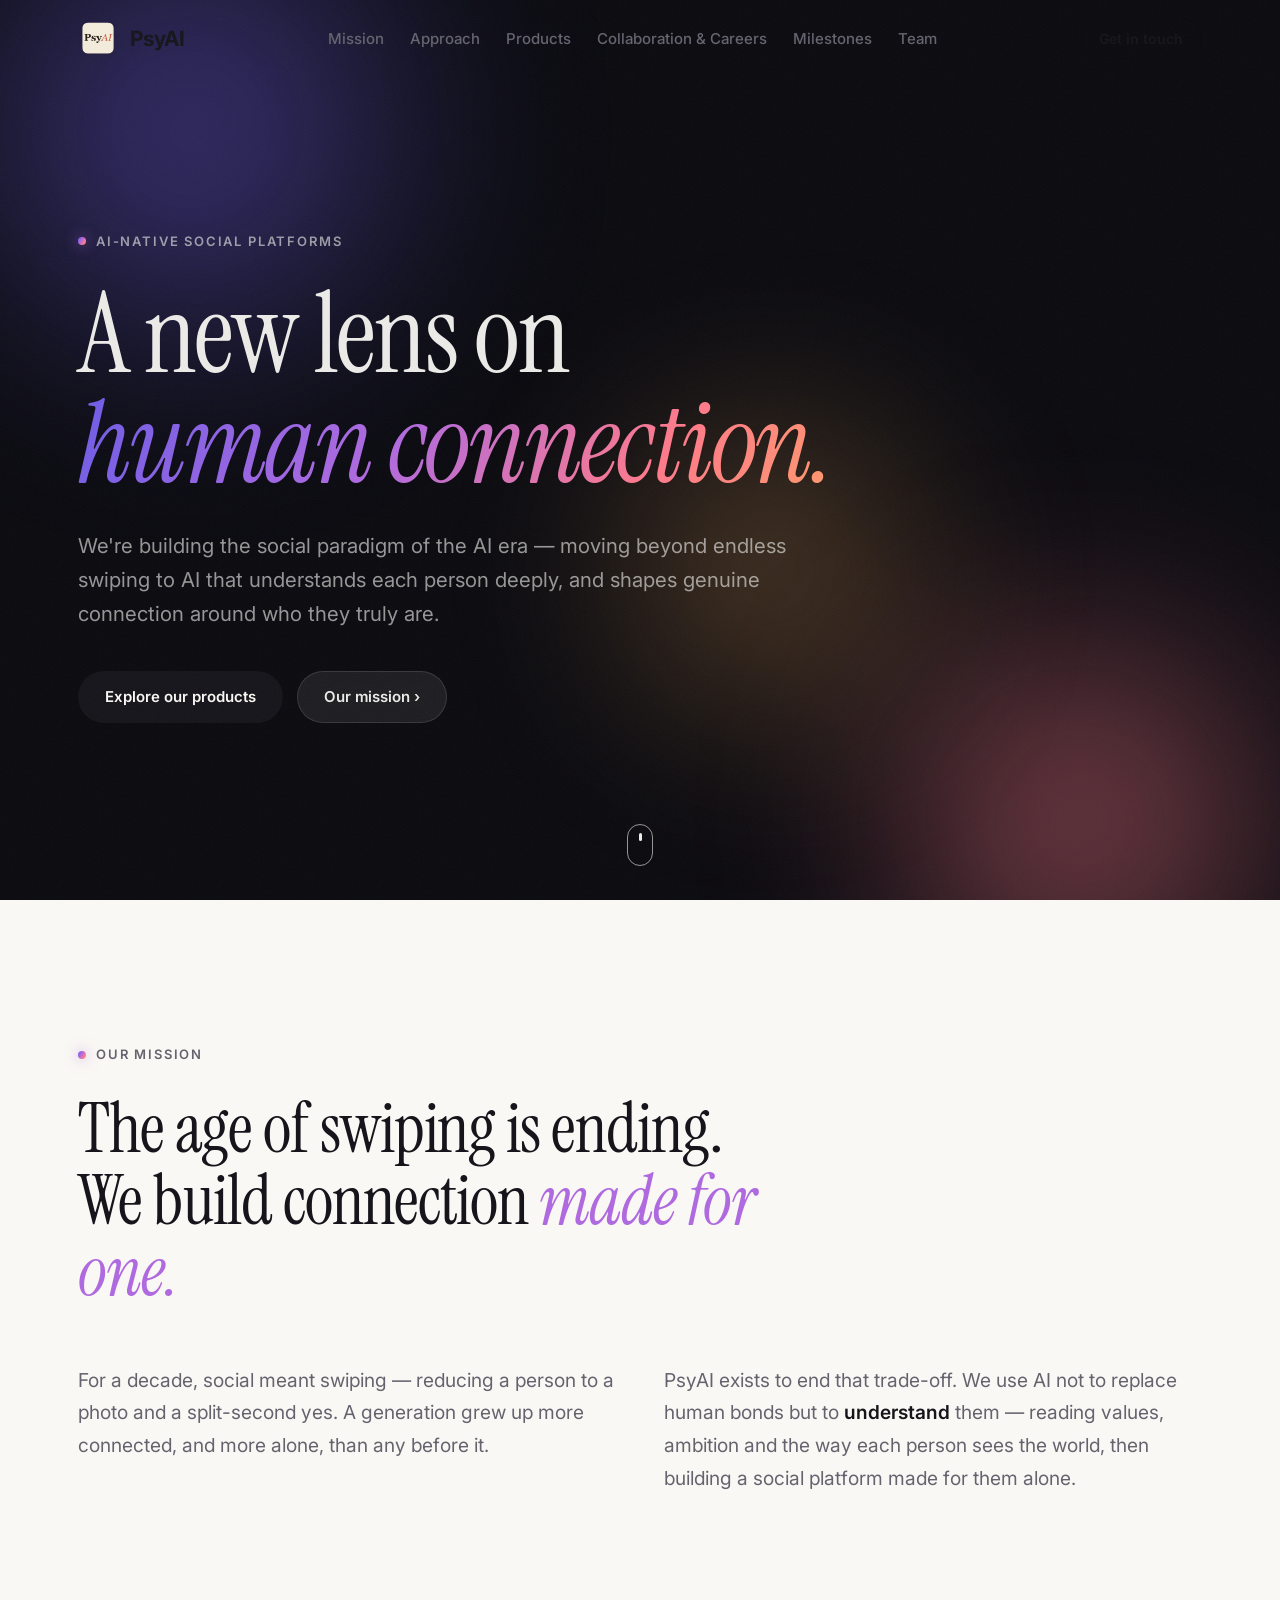
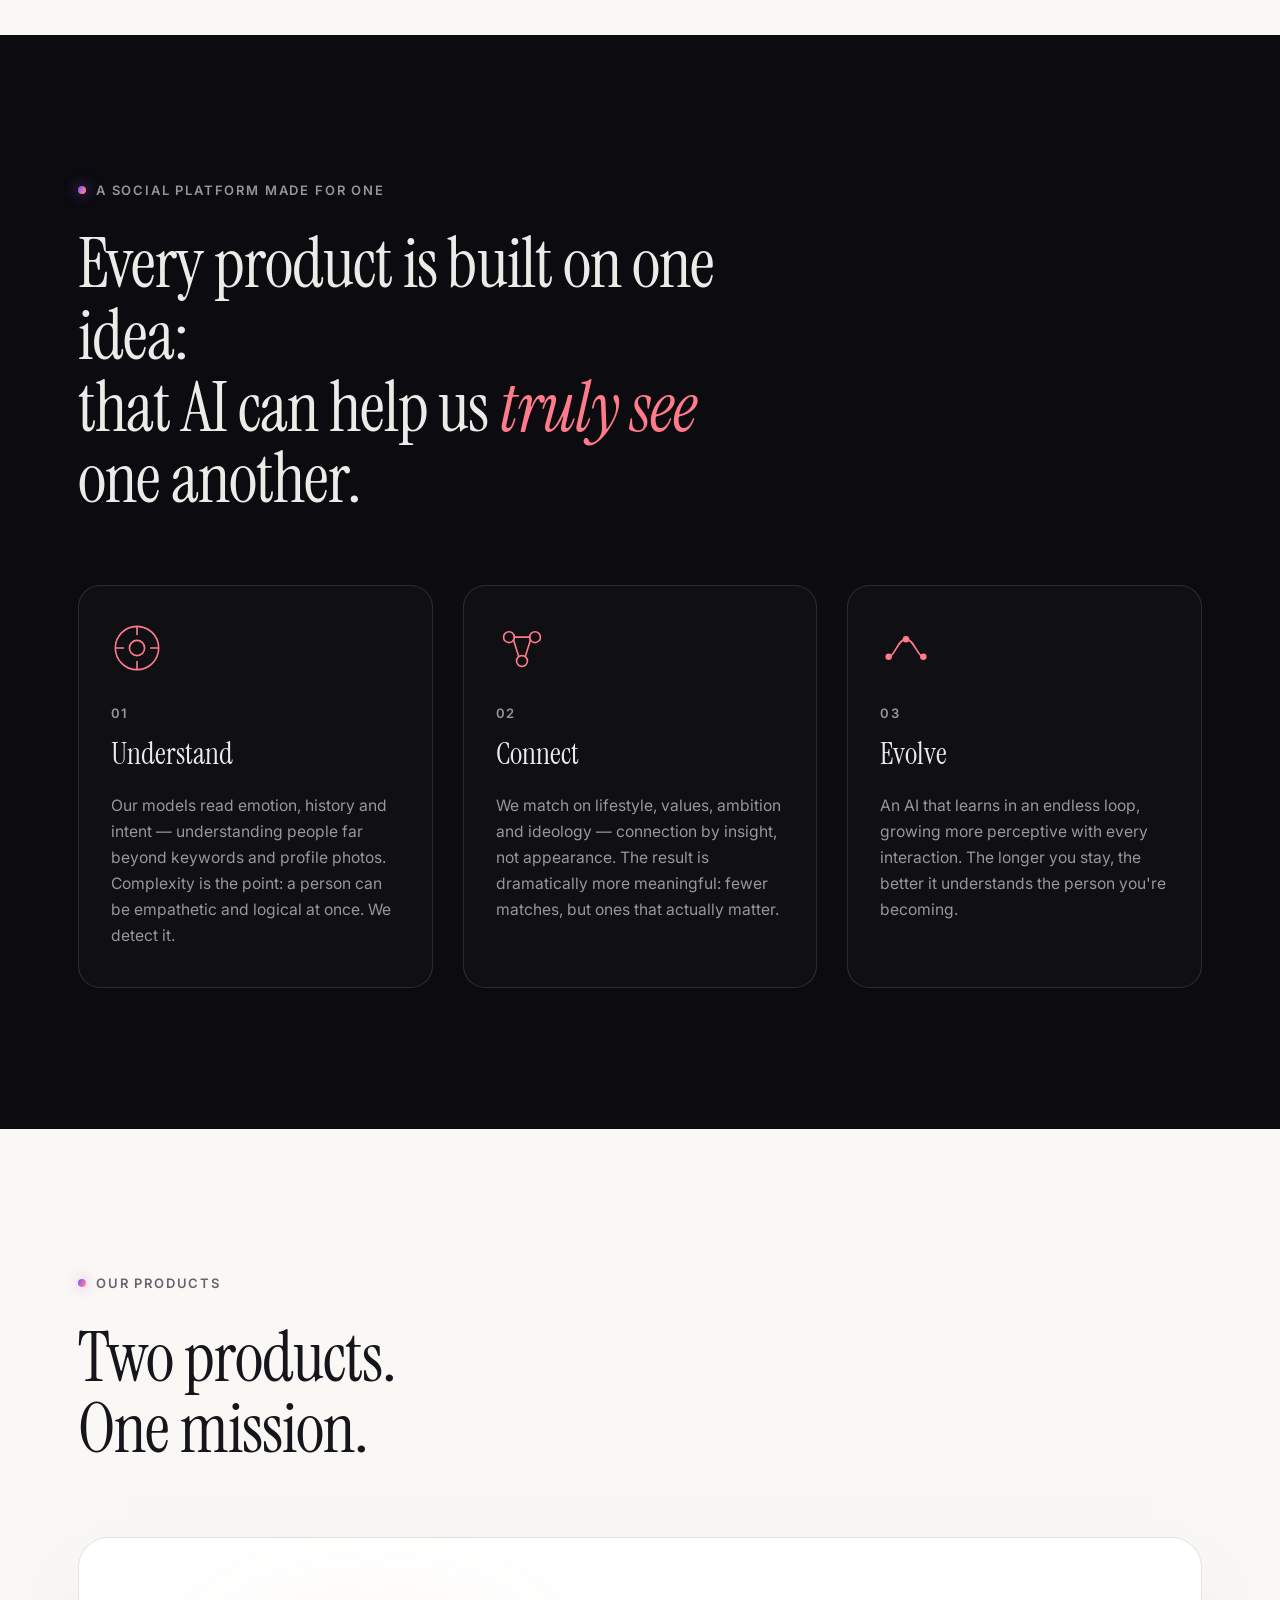
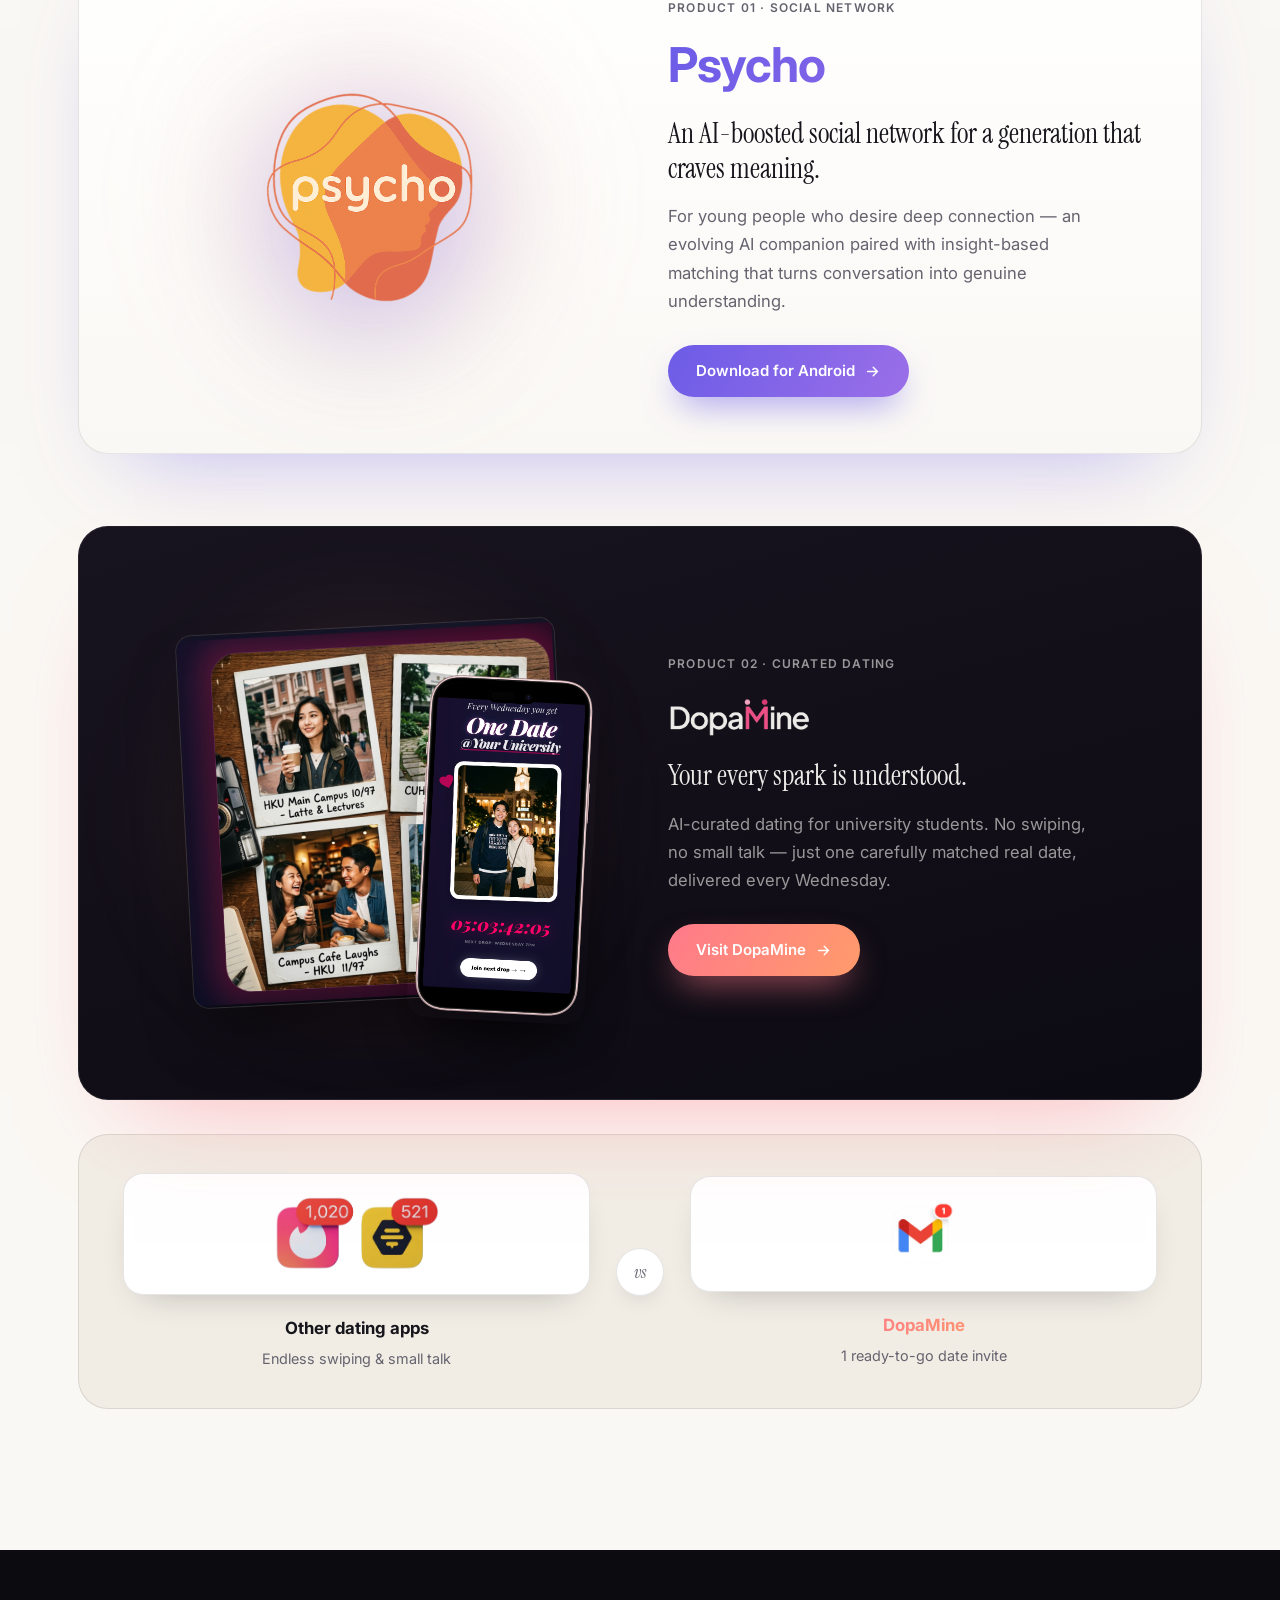
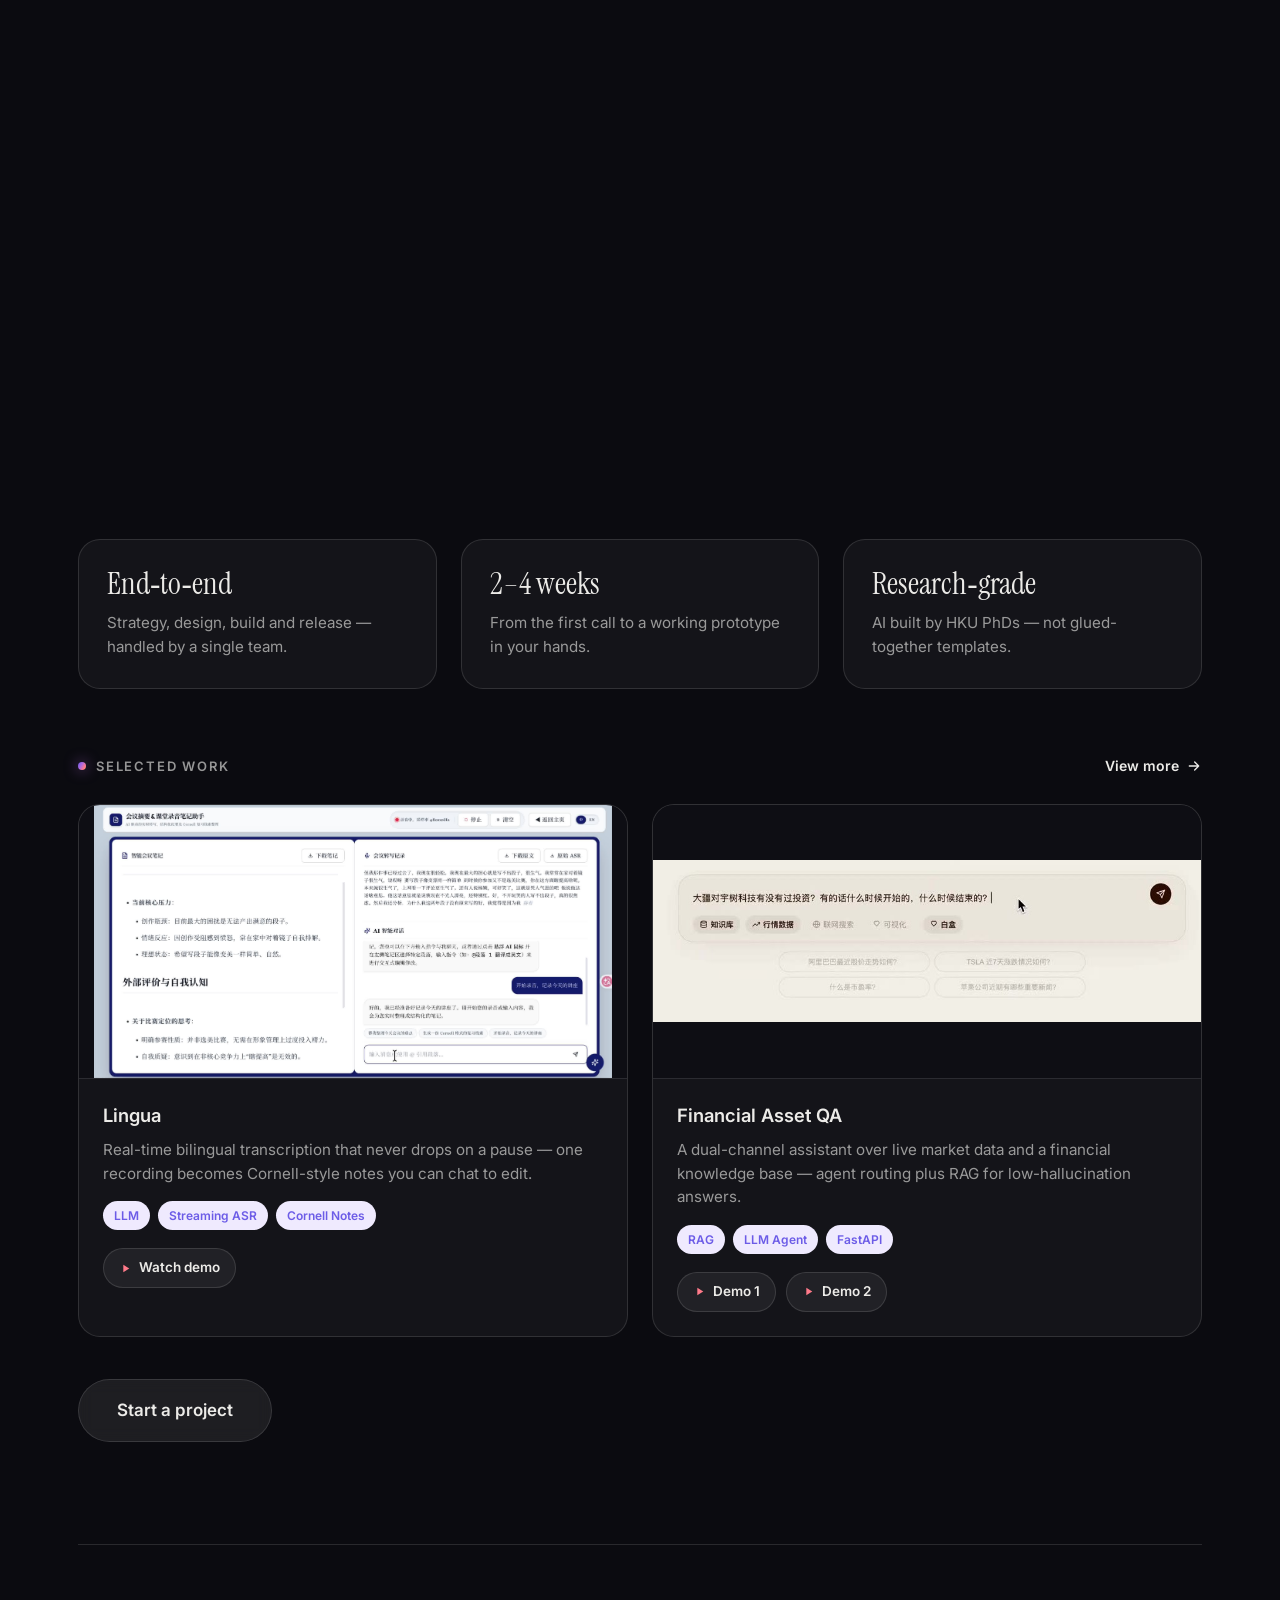
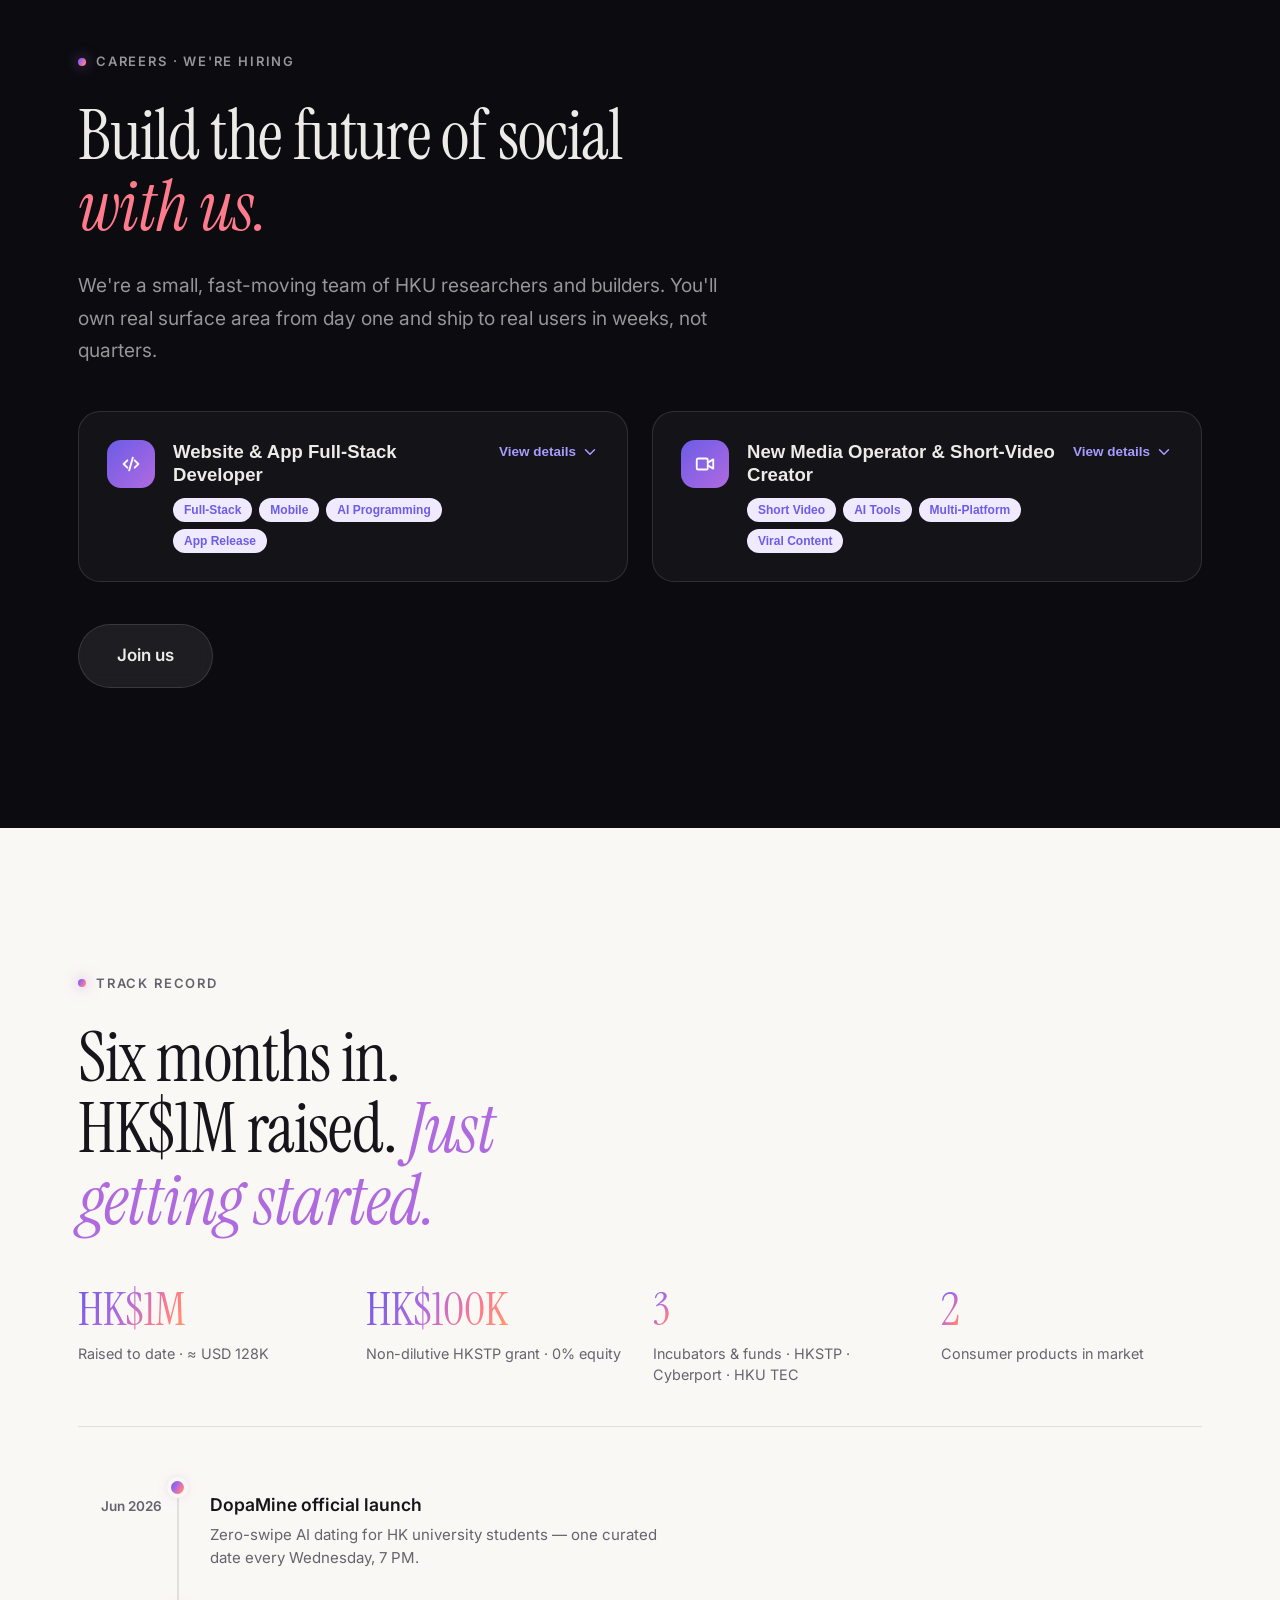
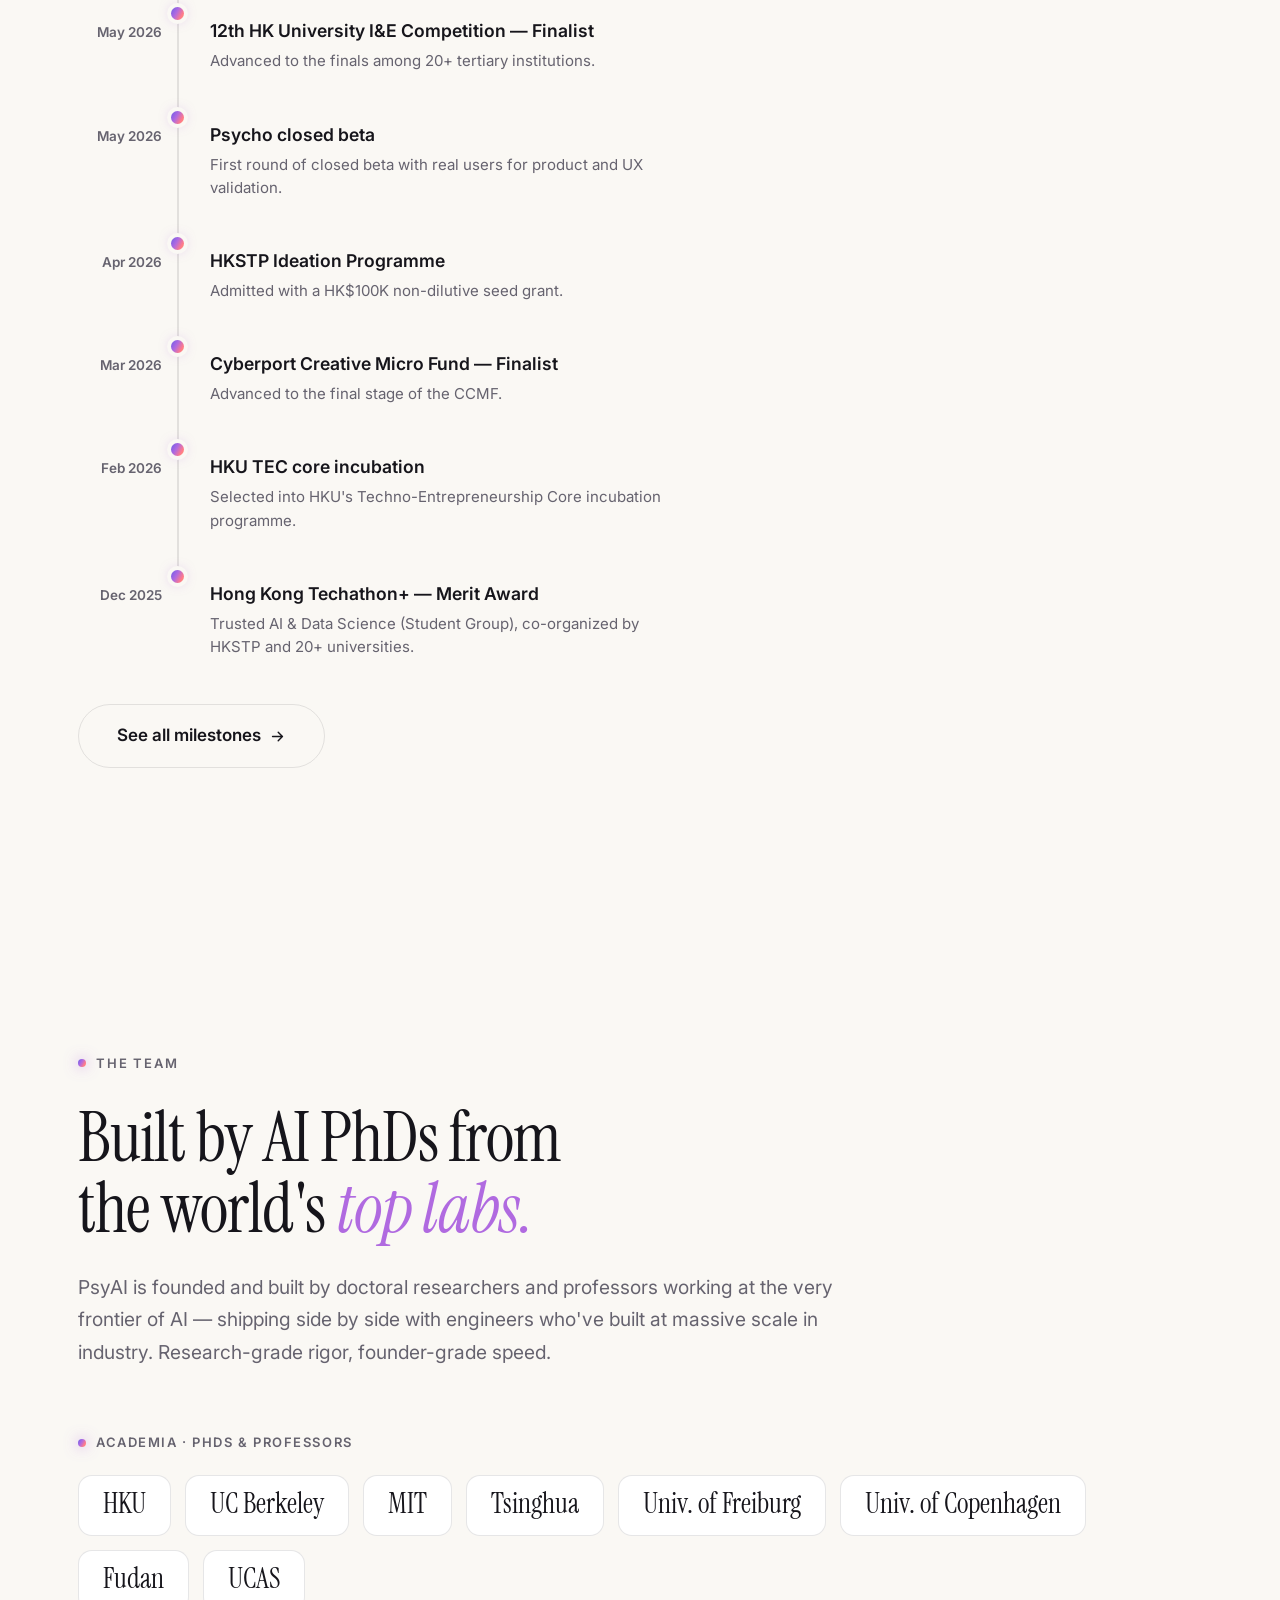
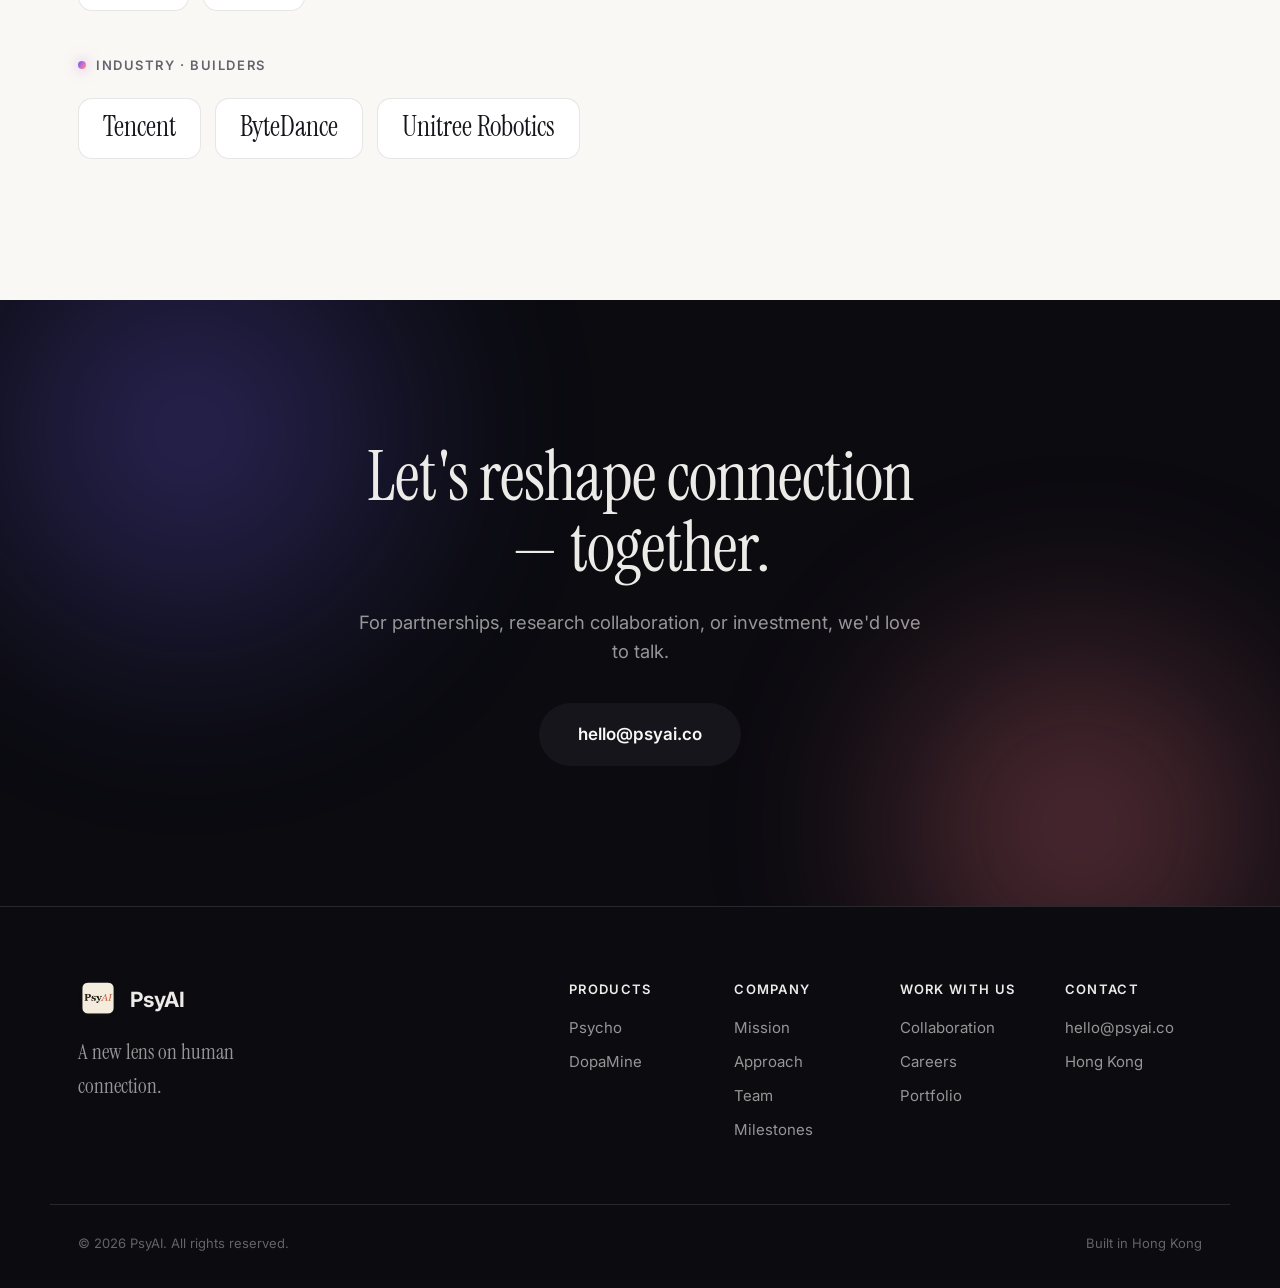
==== index.html @ fc80c3e7 "PsyAI marketing website Co-Authored-By: Claude Opus 4.8 <noreply@anthropic.com>" ====
<!DOCTYPE html>
<html lang="en">
<head>
<meta charset="UTF-8" />
<meta name="viewport" content="width=device-width, initial-scale=1.0" />
<title>PsyAI — A new lens on human connection</title>
<meta name="description" content="PsyAI builds AI-native social platforms that help a new generation form deeper, truer connections. Makers of Psycho and DopaMine." />
<meta property="og:title" content="PsyAI — A new lens on human connection" />
<meta property="og:description" content="AI-native social platforms reshaping how people connect. Makers of Psycho and DopaMine." />
<meta property="og:type" content="website" />
<link rel="icon" type="image/png" href="assets/psyai-icon.png" />
<link rel="preconnect" href="https://fonts.googleapis.com" />
<link rel="preconnect" href="https://fonts.gstatic.com" crossorigin />
<link href="https://fonts.googleapis.com/css2?family=Inter:wght@400;500;600;700&family=Instrument+Serif:ital@0;1&family=Noto+Serif+SC:wght@300;400;500&display=swap" rel="stylesheet" />
<link rel="stylesheet" href="styles.css" />
</head>
<body>

<!-- grain overlay -->
<div class="grain" aria-hidden="true"></div>

<!-- ============ NAV ============ -->
<header class="nav" id="nav">
  <div class="container nav__inner">
    <a href="#top" class="brand" aria-label="PsyAI home">
      <img src="assets/psyai-icon.png" alt="" class="brand__mark" />
      <span class="brand__name">PsyAI</span>
    </a>
    <nav class="nav__links" aria-label="Primary">
      <a href="#mission">Mission</a>
      <a href="#approach">Approach</a>
      <a href="#products">Products</a>
      <a href="#collaboration">Collaboration &amp; Careers</a>
      <a href="#milestones">Milestones</a>
      <a href="#team">Team</a>
    </nav>
    <div class="nav__right">
      <a href="#contact" class="btn btn--ghost">Get in touch</a>
      <button class="nav__burger" id="burger" aria-label="Open menu" aria-expanded="false">
        <span></span><span></span>
      </button>
    </div>
  </div>
</header>

<!-- mobile menu -->
<div class="mobile-menu" id="mobileMenu" aria-hidden="true">
  <a href="#mission">Mission</a>
  <a href="#approach">Approach</a>
  <a href="#products">Products</a>
  <a href="#collaboration">Collaboration &amp; Careers</a>
  <a href="#milestones">Milestones</a>
  <a href="#team">Team</a>
  <a href="#contact" class="mobile-menu__cta">Get in touch</a>
</div>

<main id="top">

  <!-- ============ HERO ============ -->
  <section class="hero">
    <div class="aurora" aria-hidden="true">
      <span class="blob blob--violet"></span>
      <span class="blob blob--rose"></span>
      <span class="blob blob--amber"></span>
    </div>
    <div class="container hero__inner">
      <p class="eyebrow eyebrow--light" data-reveal>
        <span class="eyebrow__dot"></span> AI-Native Social Platforms
      </p>
      <h1 class="hero__title" data-reveal>
        A new lens on<br /><em>human connection.</em>
      </h1>
      <p class="hero__sub" data-reveal>
        We're building the social paradigm of the AI era — moving beyond endless
        swiping to AI that understands each person deeply, and shapes genuine
        connection around who they truly are.
      </p>
      <div class="hero__cta" data-reveal>
        <a href="#products" class="btn btn--primary">Explore our products</a>
        <a href="#mission" class="btn btn--light">Our mission &rsaquo;</a>
      </div>
    </div>
    <a href="#mission" class="hero__scroll" aria-label="Scroll down">
      <span></span>
    </a>
  </section>

  <!-- ============ MISSION ============ -->
  <section class="section section--cream" id="mission">
    <div class="container">
      <p class="eyebrow" data-reveal><span class="eyebrow__dot"></span> Our Mission</p>
      <h2 class="display display--mission" data-reveal>
        The age of swiping is ending.<br />
        We build connection <em>made for one.</em>
      </h2>
      <div class="mission__grid">
        <p class="lead" data-reveal>
          For a decade, social meant swiping — reducing a person to a photo and a
          split-second yes. A generation grew up more connected, and more alone,
          than any before it.
        </p>
        <p class="lead" data-reveal>
          PsyAI exists to end that trade-off. We use AI not to replace human bonds
          but to <strong>understand</strong> them — reading values, ambition and the
          way each person sees the world, then building a social platform made for
          them alone.
        </p>
      </div>
    </div>
  </section>

  <!-- ============ APPROACH ============ -->
  <section class="section section--ink" id="approach">
    <div class="container">
      <p class="eyebrow eyebrow--light" data-reveal><span class="eyebrow__dot"></span> A Social Platform Made for One</p>
      <h2 class="display display--light" data-reveal>
        Every product is built on one idea:<br />
        that AI can help us <em>truly see</em> one another.
      </h2>

      <div class="pillars">
        <article class="pillar" data-reveal>
          <div class="pillar__icon" aria-hidden="true">
            <svg viewBox="0 0 48 48" fill="none"><circle cx="24" cy="24" r="20" stroke="currentColor" stroke-width="1.5"/><circle cx="24" cy="24" r="7" stroke="currentColor" stroke-width="1.5"/><path d="M24 4v8M24 36v8M4 24h8M36 24h8" stroke="currentColor" stroke-width="1.5"/></svg>
          </div>
          <span class="pillar__num">01</span>
          <h3>Understand</h3>
          <p>
            Our models read emotion, history and intent — understanding people far
            beyond keywords and profile photos. Complexity is the point: a person can
            be empathetic and logical at once. We detect it.
          </p>
        </article>

        <article class="pillar" data-reveal>
          <div class="pillar__icon" aria-hidden="true">
            <svg viewBox="0 0 48 48" fill="none"><circle cx="12" cy="14" r="5" stroke="currentColor" stroke-width="1.5"/><circle cx="36" cy="14" r="5" stroke="currentColor" stroke-width="1.5"/><circle cx="24" cy="36" r="5" stroke="currentColor" stroke-width="1.5"/><path d="M16 16l5 16M32 16l-5 16M16 14h16" stroke="currentColor" stroke-width="1.5"/></svg>
          </div>
          <span class="pillar__num">02</span>
          <h3>Connect</h3>
          <p>
            We match on lifestyle, values, ambition and ideology — connection by
            insight, not appearance. The result is dramatically more meaningful:
            fewer matches, but ones that actually matter.
          </p>
        </article>

        <article class="pillar" data-reveal>
          <div class="pillar__icon" aria-hidden="true">
            <svg viewBox="0 0 48 48" fill="none"><path d="M8 32c6 0 8-16 16-16s10 16 16 16" stroke="currentColor" stroke-width="1.5"/><circle cx="8" cy="32" r="3" fill="currentColor"/><circle cx="40" cy="32" r="3" fill="currentColor"/><circle cx="24" cy="16" r="3" fill="currentColor"/></svg>
          </div>
          <span class="pillar__num">03</span>
          <h3>Evolve</h3>
          <p>
            An AI that learns in an endless loop, growing more perceptive with every
            interaction. The longer you stay, the better it understands the person
            you're becoming.
          </p>
        </article>
      </div>
    </div>
  </section>

  <!-- ============ PRODUCTS ============ -->
  <section class="section section--cream" id="products">
    <div class="container">
      <p class="eyebrow" data-reveal><span class="eyebrow__dot"></span> Our Products</p>
      <h2 class="display" data-reveal>Two products.<br />One mission.</h2>

      <!-- Psycho -->
      <article class="showcase showcase--psycho" data-reveal>
        <div class="showcase__media showcase__media--psycho">
          <span class="showcase__glow showcase__glow--psycho" aria-hidden="true"></span>
          <img src="assets/psycho-logo.png" alt="Psycho" class="showcase__logo-img" loading="lazy" width="640" height="640" />
        </div>
        <div class="showcase__body">
          <span class="showcase__index">Product 01 · Social network</span>
          <h3 class="showcase__name showcase__name--psycho">Psycho</h3>
          <p class="showcase__line">An AI-boosted social network for a generation that craves meaning.</p>
          <p class="showcase__desc">
            For young people who desire deep connection — an evolving AI companion
            paired with insight-based matching that turns conversation into genuine
            understanding.
          </p>
          <a class="showcase__cta showcase__cta--psycho" href="https://www.pgyer.com/psycho-android" target="_blank" rel="noopener">
            Download for Android
            <svg viewBox="0 0 24 24" width="17" height="17" fill="none" aria-hidden="true"><path d="M5 12h14M13 6l6 6-6 6" stroke="currentColor" stroke-width="2" stroke-linecap="round" stroke-linejoin="round"/></svg>
          </a>
        </div>
      </article>

      <!-- DopaMine -->
      <article class="showcase showcase--dopa showcase--reverse" data-reveal>
        <div class="showcase__media showcase__media--dopa">
          <span class="showcase__glow showcase__glow--dopa" aria-hidden="true"></span>
          <img src="assets/dopa-dates.png" alt="Real dates across Hong Kong campuses" class="dopa-polaroids" loading="lazy" />
          <img src="assets/dopa-app.png" alt="DopaMine — one curated date every Wednesday" class="dopa-phone" loading="lazy" />
        </div>
        <div class="showcase__body">
          <span class="showcase__index">Product 02 · Curated dating</span>
          <h3 class="showcase__name showcase__name--dopa"><img src="assets/dopamine-logo-light.png" alt="DopaMine" class="showcase__wordmark" /></h3>
          <p class="showcase__line">Your every spark is understood.</p>
          <p class="showcase__desc">
            AI-curated dating for university students. No swiping, no small talk —
            just one carefully matched real date, delivered every Wednesday.
          </p>
          <a class="showcase__cta showcase__cta--dopa" href="https://dopamine.aurahk.me/" target="_blank" rel="noopener">
            Visit DopaMine
            <svg viewBox="0 0 24 24" width="17" height="17" fill="none" aria-hidden="true"><path d="M5 12h14M13 6l6 6-6 6" stroke="currentColor" stroke-width="2" stroke-linecap="round" stroke-linejoin="round"/></svg>
          </a>
        </div>
      </article>

      <!-- Why DopaMine — efficiency comparison -->
      <div class="compare" data-reveal>
        <div class="compare__side">
          <div class="compare__imgwrap"><img src="assets/compare-others.png" alt="Tinder and Bumble — hundreds of matches" loading="lazy" /></div>
          <div class="compare__copy">
            <span class="compare__label">Other dating apps</span>
            <span class="compare__sub">Endless swiping &amp; small talk</span>
          </div>
        </div>
        <div class="compare__vs" aria-hidden="true"><span>vs</span></div>
        <div class="compare__side compare__side--dopa">
          <div class="compare__imgwrap compare__imgwrap--dopa"><img src="assets/compare-dopa.png" alt="One ready-to-go date invite" loading="lazy" /></div>
          <div class="compare__copy">
            <span class="compare__label">DopaMine</span>
            <span class="compare__sub">1 ready-to-go date invite</span>
          </div>
        </div>
      </div>
    </div>
  </section>

  <!-- ============ COLLABORATION & CAREERS ============ -->
  <section class="section section--ink section--partner" id="collaboration">
    <div class="container">
      <p class="eyebrow eyebrow--light" data-reveal><span class="eyebrow__dot"></span> Collaboration &amp; Careers</p>
      <h2 class="display display--light" data-reveal>We build your software —<br /><em>end to end.</em></h2>
      <p class="lead lead--light partner__lead" data-reveal>
        Beyond our own products, we ship software for companies and individuals — from
        <strong>algorithm optimization</strong> all the way to a finished app on the store.
        One research-grade team, no hand-offs, no agencies in between.
      </p>

      <ul class="services" data-reveal>
        <li class="service-chip">Algorithm Optimization</li>
        <li class="service-chip">Website Design</li>
        <li class="service-chip">Mobile Apps</li>
        <li class="service-chip">Mini-Programs</li>
        <li class="service-chip">Custom AI Agents</li>
      </ul>

      <div class="partner__values">
        <div class="value" data-reveal>
          <span class="value__num">End&#8209;to&#8209;end</span>
          <span class="value__label">Strategy, design, build and release — handled by a single team.</span>
        </div>
        <div class="value" data-reveal>
          <span class="value__num">2&#8211;4 weeks</span>
          <span class="value__label">From the first call to a working prototype in your hands.</span>
        </div>
        <div class="value" data-reveal>
          <span class="value__num">Research&#8209;grade</span>
          <span class="value__label">AI built by HKU PhDs — not glued-together templates.</span>
        </div>
      </div>

      <div class="portfolio-head" data-reveal>
        <p class="eyebrow eyebrow--light"><span class="eyebrow__dot"></span> Selected Work</p>
        <a class="more-link" href="work.html">View more
          <svg viewBox="0 0 24 24" width="16" height="16" fill="none" aria-hidden="true"><path d="M5 12h14M13 6l6 6-6 6" stroke="currentColor" stroke-width="2" stroke-linecap="round" stroke-linejoin="round"/></svg>
        </a>
      </div>
      <div class="portfolio">
        <article class="work-card work-card--feature" data-reveal>
          <div class="work-card__media"><img src="assets/lingua-shot.jpg" alt="Lingua — real-time bilingual transcription with Cornell-style notes" loading="lazy" /></div>
          <div class="work-card__body">
            <h3 class="work-card__name">Lingua</h3>
            <p class="work-card__desc">Real-time bilingual transcription that never drops on a pause — one recording becomes Cornell-style notes you can chat to edit.</p>
            <ul class="tags"><li class="tag">LLM</li><li class="tag">Streaming ASR</li><li class="tag">Cornell Notes</li></ul>
            <div class="work-card__demos">
              <a class="work-demo" href="https://www.dropbox.com/scl/fi/kfu5mf9h08pyba22z2uav/demo3.mp4?rlkey=rn0wu2wxfnhfacn26id306184&amp;st=08gwdov5&amp;dl=0" target="_blank" rel="noopener">
                <svg viewBox="0 0 24 24" width="13" height="13" fill="currentColor" aria-hidden="true"><path d="M8 5v14l11-7z"/></svg>
                Watch demo
              </a>
            </div>
          </div>
        </article>
        <article class="work-card work-card--feature" data-reveal>
          <div class="work-card__media"><img src="assets/finance-query.jpg" alt="Financial Asset QA — smart query routing across the knowledge base and live market data" loading="lazy" /></div>
          <div class="work-card__body">
            <h3 class="work-card__name">Financial Asset QA</h3>
            <p class="work-card__desc">A dual-channel assistant over live market data and a financial knowledge base — agent routing plus RAG for low-hallucination answers.</p>
            <ul class="tags"><li class="tag">RAG</li><li class="tag">LLM Agent</li><li class="tag">FastAPI</li></ul>
            <div class="work-card__demos">
              <a class="work-demo" href="https://www.dropbox.com/scl/fi/a03oos187rf6e5flurtxu/demo1.mp4?rlkey=8xceupky5qqg5gvp9yv0qmcpq&amp;st=m9pg958n&amp;dl=0" target="_blank" rel="noopener">
                <svg viewBox="0 0 24 24" width="13" height="13" fill="currentColor" aria-hidden="true"><path d="M8 5v14l11-7z"/></svg>
                Demo 1
              </a>
              <a class="work-demo" href="https://www.dropbox.com/scl/fi/wurky33wymfd7ge2f9b96/demo2.mp4?rlkey=frz2vvkfxue78xz9l3zmu9sbx&amp;st=fopk95hm&amp;dl=0" target="_blank" rel="noopener">
                <svg viewBox="0 0 24 24" width="13" height="13" fill="currentColor" aria-hidden="true"><path d="M8 5v14l11-7z"/></svg>
                Demo 2
              </a>
            </div>
          </div>
        </article>
      </div>

      <div class="partner__cta" data-reveal>
        <a href="#contact" class="btn btn--light btn--lg">Start a project</a>
      </div>

      <!-- Careers (merged into Collaboration & Careers) -->
      <div class="careers-block" id="careers">
        <p class="eyebrow eyebrow--light" data-reveal><span class="eyebrow__dot"></span> Careers · We're hiring</p>
        <h2 class="display display--light" data-reveal>Build the future of social <em>with us.</em></h2>
        <p class="lead lead--light careers__lead" data-reveal>
          We're a small, fast-moving team of HKU researchers and builders. You'll own real
          surface area from day one and ship to real users in weeks, not quarters.
        </p>

        <div class="jobs">
          <article class="job" data-reveal>
            <button class="job__head" type="button" aria-expanded="false">
              <span class="job__icon" aria-hidden="true">
                <svg viewBox="0 0 24 24" width="22" height="22" fill="none"><path d="M8 8l-4 4 4 4M16 8l4 4-4 4M14 5l-4 14" stroke="currentColor" stroke-width="2" stroke-linecap="round" stroke-linejoin="round"/></svg>
              </span>
              <span class="job__headmain">
                <span class="job__title">Website &amp; App Full-Stack Developer</span>
                <span class="job__tags"><span class="tag">Full-Stack</span><span class="tag">Mobile</span><span class="tag">AI Programming</span><span class="tag">App Release</span></span>
              </span>
              <span class="job__more">View details
                <svg class="job__chev" viewBox="0 0 24 24" width="18" height="18" fill="none" aria-hidden="true"><path d="M6 9l6 6 6-6" stroke="currentColor" stroke-width="2" stroke-linecap="round" stroke-linejoin="round"/></svg>
              </span>
            </button>
            <div class="job__details">
              <div class="job__detailsinner">
                <div class="job__col">
                  <h4 class="job__colhead">Responsibilities</h4>
                  <ul>
                    <li>Build and ship web and mobile products end-to-end, from idea to store.</li>
                    <li>Integrate LLMs and agent workflows directly into product features.</li>
                    <li>Own App Store / Play Store releases and post-launch iteration.</li>
                    <li>Work 0→1 alongside the founders with full ownership.</li>
                  </ul>
                </div>
                <div class="job__col">
                  <h4 class="job__colhead">Requirements</h4>
                  <ul>
                    <li>Strong full-stack skills — React / React Native, Node.js or Python, PostgreSQL.</li>
                    <li>Hands-on mobile development and real app-release experience.</li>
                    <li>Comfortable with AI / LLM APIs and building agentic flows.</li>
                    <li>Fast, independent and genuinely product-minded.</li>
                  </ul>
                </div>
              </div>
            </div>
          </article>

          <article class="job" data-reveal>
            <button class="job__head" type="button" aria-expanded="false">
              <span class="job__icon" aria-hidden="true">
                <svg viewBox="0 0 24 24" width="22" height="22" fill="none"><path d="M3 7.5A1.5 1.5 0 0 1 4.5 6h9A1.5 1.5 0 0 1 15 7.5v9A1.5 1.5 0 0 1 13.5 18h-9A1.5 1.5 0 0 1 3 16.5v-9z" stroke="currentColor" stroke-width="2" stroke-linejoin="round"/><path d="M15 10.5l6-3.5v10l-6-3.5" stroke="currentColor" stroke-width="2" stroke-linecap="round" stroke-linejoin="round"/></svg>
              </span>
              <span class="job__headmain">
                <span class="job__title">New Media Operator &amp; Short-Video Creator</span>
                <span class="job__tags"><span class="tag">Short Video</span><span class="tag">AI Tools</span><span class="tag">Multi-Platform</span><span class="tag">Viral Content</span></span>
              </span>
              <span class="job__more">View details
                <svg class="job__chev" viewBox="0 0 24 24" width="18" height="18" fill="none" aria-hidden="true"><path d="M6 9l6 6 6-6" stroke="currentColor" stroke-width="2" stroke-linecap="round" stroke-linejoin="round"/></svg>
              </span>
            </button>
            <div class="job__details">
              <div class="job__detailsinner">
                <div class="job__col">
                  <h4 class="job__colhead">Responsibilities</h4>
                  <ul>
                    <li>Plan, shoot and edit short videos for TikTok, Douyin, Instagram and RED.</li>
                    <li>Grow our accounts across platforms and build an engaged community.</li>
                    <li>Use AI tools to accelerate scripting, editing and production.</li>
                    <li>Own the content calendar and report on growth.</li>
                  </ul>
                </div>
                <div class="job__col">
                  <h4 class="job__colhead">Requirements</h4>
                  <ul>
                    <li>A proven short-video portfolio with real reach.</li>
                    <li>Multi-platform operating experience and sharp growth instincts.</li>
                    <li>Fluent with AI content tools and genuinely trend-savvy.</li>
                    <li>Creative, self-driven and data-driven.</li>
                  </ul>
                </div>
              </div>
            </div>
          </article>
        </div>

        <div class="careers__cta" data-reveal>
          <a href="#contact" class="btn btn--light btn--lg">Join us</a>
        </div>
      </div>
    </div>
  </section>

  <!-- ============ MILESTONES ============ -->
  <section class="section section--cream section--milestones" id="milestones">
    <div class="container">
      <p class="eyebrow" data-reveal><span class="eyebrow__dot"></span> Track Record</p>
      <h2 class="display" data-reveal>Six months in.<br />HK$1M raised. <em>Just getting started.</em></h2>

      <div class="ms-stats" data-reveal>
        <div class="ms-stat">
          <span class="ms-stat__num">HK$1M</span>
          <span class="ms-stat__label">Raised to date · ≈ USD 128K</span>
        </div>
        <div class="ms-stat">
          <span class="ms-stat__num">HK$100K</span>
          <span class="ms-stat__label">Non-dilutive HKSTP grant · 0% equity</span>
        </div>
        <div class="ms-stat">
          <span class="ms-stat__num">3</span>
          <span class="ms-stat__label">Incubators &amp; funds · HKSTP · Cyberport · HKU TEC</span>
        </div>
        <div class="ms-stat">
          <span class="ms-stat__num">2</span>
          <span class="ms-stat__label">Consumer products in market</span>
        </div>
      </div>

      <ol class="timeline" data-reveal>
        <li class="tl-item">
          <span class="tl-dot" aria-hidden="true"></span>
          <span class="tl-date">Jun 2026</span>
          <div class="tl-body">
            <h3 class="tl-title">DopaMine official launch</h3>
            <p class="tl-meta">Zero-swipe AI dating for HK university students — one curated date every Wednesday, 7 PM.</p>
          </div>
        </li>
        <li class="tl-item">
          <span class="tl-dot" aria-hidden="true"></span>
          <span class="tl-date">May 2026</span>
          <div class="tl-body">
            <h3 class="tl-title">12th HK University I&amp;E Competition — Finalist</h3>
            <p class="tl-meta">Advanced to the finals among 20+ tertiary institutions.</p>
          </div>
        </li>
        <li class="tl-item">
          <span class="tl-dot" aria-hidden="true"></span>
          <span class="tl-date">May 2026</span>
          <div class="tl-body">
            <h3 class="tl-title">Psycho closed beta</h3>
            <p class="tl-meta">First round of closed beta with real users for product and UX validation.</p>
          </div>
        </li>
        <li class="tl-item">
          <span class="tl-dot" aria-hidden="true"></span>
          <span class="tl-date">Apr 2026</span>
          <div class="tl-body">
            <h3 class="tl-title">HKSTP Ideation Programme</h3>
            <p class="tl-meta">Admitted with a HK$100K non-dilutive seed grant.</p>
          </div>
        </li>
        <li class="tl-item">
          <span class="tl-dot" aria-hidden="true"></span>
          <span class="tl-date">Mar 2026</span>
          <div class="tl-body">
            <h3 class="tl-title">Cyberport Creative Micro Fund — Finalist</h3>
            <p class="tl-meta">Advanced to the final stage of the CCMF.</p>
          </div>
        </li>
        <li class="tl-item">
          <span class="tl-dot" aria-hidden="true"></span>
          <span class="tl-date">Feb 2026</span>
          <div class="tl-body">
            <h3 class="tl-title">HKU TEC core incubation</h3>
            <p class="tl-meta">Selected into HKU's Techno-Entrepreneurship Core incubation programme.</p>
          </div>
        </li>
        <li class="tl-item">
          <span class="tl-dot" aria-hidden="true"></span>
          <span class="tl-date">Dec 2025</span>
          <div class="tl-body">
            <h3 class="tl-title">Hong Kong Techathon+ — Merit Award</h3>
            <p class="tl-meta">Trusted AI &amp; Data Science (Student Group), co-organized by HKSTP and 20+ universities.</p>
          </div>
        </li>
      </ol>

      <div class="milestones__cta" data-reveal>
        <a href="https://jackie1021.github.io/milestones/" target="_blank" rel="noopener" class="btn btn--ghost btn--lg">
          See all milestones
          <svg viewBox="0 0 24 24" width="17" height="17" fill="none" aria-hidden="true"><path d="M5 12h14M13 6l6 6-6 6" stroke="currentColor" stroke-width="2" stroke-linecap="round" stroke-linejoin="round"/></svg>
        </a>
      </div>
    </div>
  </section>

  <!-- ============ TEAM ============ -->
  <section class="section section--cream section--team" id="team">
    <div class="container">
      <p class="eyebrow" data-reveal><span class="eyebrow__dot"></span> The Team</p>
      <h2 class="display" data-reveal>Built by AI PhDs from<br />the world's <em>top labs.</em></h2>
      <p class="lead team__lead" data-reveal>
        PsyAI is founded and built by doctoral researchers and professors working at the very
        frontier of AI — shipping side by side with engineers who've built at massive scale in
        industry. Research-grade rigor, founder-grade speed.
      </p>

      <div class="creds" data-reveal>
        <div class="creds__group">
          <span class="creds__label"><span class="eyebrow__dot"></span> Academia · PhDs &amp; Professors</span>
          <ul class="creds__wall">
            <li>HKU</li>
            <li>UC Berkeley</li>
            <li>MIT</li>
            <li>Tsinghua</li>
            <li>Univ. of Freiburg</li>
            <li>Univ. of Copenhagen</li>
            <li>Fudan</li>
            <li>UCAS</li>
          </ul>
        </div>
        <div class="creds__group">
          <span class="creds__label"><span class="eyebrow__dot"></span> Industry · Builders</span>
          <ul class="creds__wall">
            <li>Tencent</li>
            <li>ByteDance</li>
            <li>Unitree Robotics</li>
          </ul>
        </div>
      </div>
    </div>
  </section>

  <!-- ============ CONTACT / CTA ============ -->
  <section class="section section--ink section--contact" id="contact">
    <div class="aurora aurora--contact" aria-hidden="true">
      <span class="blob blob--violet"></span>
      <span class="blob blob--rose"></span>
    </div>
    <div class="container contact__inner">
      <h2 class="display display--light contact__title" data-reveal>Let's reshape connection — together.</h2>
      <p class="contact__sub" data-reveal>For partnerships, research collaboration, or investment, we'd love to talk.</p>
      <a href="mailto:hello@psyai.co" class="btn btn--primary btn--lg" data-reveal>hello@psyai.co</a>
    </div>
  </section>

</main>

<!-- ============ FOOTER ============ -->
<footer class="footer">
  <div class="container footer__inner">
    <div class="footer__brand">
      <a href="#top" class="brand">
        <img src="assets/psyai-icon.png" alt="" class="brand__mark" />
        <span class="brand__name">PsyAI</span>
      </a>
      <p>A new lens on human connection.</p>
    </div>
    <div class="footer__cols">
      <div class="footer__col">
        <h4>Products</h4>
        <a href="https://www.pgyer.com/psycho-android" target="_blank" rel="noopener">Psycho</a>
        <a href="https://dopamine.aurahk.me/" target="_blank" rel="noopener">DopaMine</a>
      </div>
      <div class="footer__col">
        <h4>Company</h4>
        <a href="#mission">Mission</a>
        <a href="#approach">Approach</a>
        <a href="#team">Team</a>
        <a href="#milestones">Milestones</a>
      </div>
      <div class="footer__col">
        <h4>Work with us</h4>
        <a href="#collaboration">Collaboration</a>
        <a href="#careers">Careers</a>
        <a href="https://jackie1021.github.io" target="_blank" rel="noopener">Portfolio</a>
      </div>
      <div class="footer__col">
        <h4>Contact</h4>
        <a href="mailto:hello@psyai.co">hello@psyai.co</a>
        <span>Hong Kong</span>
      </div>
    </div>
  </div>
  <div class="container footer__base">
    <span>&copy; 2026 PsyAI. All rights reserved.</span>
    <span>Built in Hong Kong</span>
  </div>
</footer>

<script src="main.js"></script>
</body>
</html>
---- styles.css ----
/* ============================================================
   PsyAI — styles
   ============================================================ */

:root {
  /* surfaces */
  --ink: #0b0b10;
  --ink-soft: #14141b;
  --cream: #faf8f4;
  --cream-2: #f1ede5;
  /* text */
  --text: #16151b;
  --text-dim: #66636f;
  --on-dark: #ecebe8;
  --on-dark-dim: rgba(236, 235, 232, 0.62);
  /* spectrum */
  --violet: #6c5ce7;
  --iris: #7b6ff0;
  --magenta: #b06ae0;
  --rose: #ff7a8a;
  --coral: #ff8a6b;
  --amber: #ffb05c;
  --spectrum: linear-gradient(120deg, #6c5ce7 0%, #b06ae0 42%, #ff7a8a 76%, #ff9b6b 100%);
  /* lines */
  --line: rgba(16, 15, 27, 0.1);
  --line-light: rgba(255, 255, 255, 0.12);
  /* shape */
  --r: 22px;
  --r-sm: 14px;
  --r-pill: 999px;
  --container: 1180px;
  --ease: cubic-bezier(0.22, 1, 0.36, 1);
}

* { margin: 0; padding: 0; box-sizing: border-box; }

html { scroll-behavior: smooth; -webkit-font-smoothing: antialiased; text-rendering: optimizeLegibility; }

body {
  font-family: "Inter", "PingFang SC", "Noto Sans SC", system-ui, sans-serif;
  background: var(--cream);
  color: var(--text);
  line-height: 1.6;
  overflow-x: hidden;
}

::selection { background: var(--violet); color: #fff; }

a { color: inherit; text-decoration: none; }

.container { width: 100%; max-width: var(--container); margin-inline: auto; padding-inline: 28px; }

/* grain overlay */
.grain {
  position: fixed; inset: 0; z-index: 9999; pointer-events: none; opacity: 0.04;
  background-image: url("data:image/svg+xml,%3Csvg xmlns='http://www.w3.org/2000/svg' width='160' height='160'%3E%3Cfilter id='n'%3E%3CfeTurbulence type='fractalNoise' baseFrequency='0.85' numOctaves='3'/%3E%3C/filter%3E%3Crect width='100%25' height='100%25' filter='url(%23n)'/%3E%3C/svg%3E");
}

/* ============ TYPOGRAPHY HELPERS ============ */
.eyebrow {
  display: inline-flex; align-items: center; gap: 10px;
  font-size: 13px; font-weight: 600; letter-spacing: 0.14em; text-transform: uppercase;
  color: var(--text-dim); margin-bottom: 28px;
}
.eyebrow--light { color: var(--on-dark-dim); }
.eyebrow__dot {
  width: 8px; height: 8px; border-radius: 50%; background: var(--spectrum);
  box-shadow: 0 0 14px rgba(176, 106, 224, 0.7);
}

.display {
  font-family: "Instrument Serif", "Noto Serif SC", Georgia, serif;
  font-weight: 400; font-size: clamp(2.4rem, 5.4vw, 4.3rem);
  line-height: 1.04; letter-spacing: -0.015em; color: var(--text);
  max-width: 16ch;
}
.display em { font-style: italic; color: var(--magenta); }
.display--light { color: var(--on-dark); max-width: 20ch; }
.display--light em { color: var(--rose); }
.display--mission { max-width: 22ch; }

.lead { font-size: clamp(1.05rem, 1.5vw, 1.28rem); color: var(--text-dim); line-height: 1.7; }
.lead strong { color: var(--text); font-weight: 600; }

/* ============ BUTTONS ============ */
.btn {
  display: inline-flex; align-items: center; justify-content: center; gap: 8px;
  font-size: 15px; font-weight: 600; padding: 13px 26px; border-radius: var(--r-pill);
  transition: transform 0.4s var(--ease), box-shadow 0.4s var(--ease), background 0.3s, color 0.3s, border-color 0.3s;
  cursor: pointer; border: 1px solid transparent; white-space: nowrap;
}
.btn--primary { background: var(--text); color: var(--cream); }
.btn--primary:hover { transform: translateY(-2px); box-shadow: 0 14px 34px rgba(0, 0, 0, 0.28); }
.btn--light { background: rgba(255, 255, 255, 0.08); color: var(--on-dark); border-color: var(--line-light); backdrop-filter: blur(8px); }
.btn--light:hover { background: rgba(255, 255, 255, 0.16); transform: translateY(-2px); }
.btn--ghost { background: transparent; color: var(--text); border-color: var(--line); padding: 9px 18px; font-size: 14px; }
.btn--ghost:hover { background: var(--text); color: var(--cream); }
.btn--lg { padding: 17px 38px; font-size: 17px; }

/* ============ NAV ============ */
.nav {
  position: fixed; top: 0; left: 0; right: 0; z-index: 100;
  padding: 18px 0; transition: padding 0.4s var(--ease), background 0.4s, border-color 0.4s, backdrop-filter 0.4s;
  border-bottom: 1px solid transparent;
}
.nav.scrolled {
  padding: 11px 0; background: rgba(250, 248, 244, 0.72);
  backdrop-filter: saturate(180%) blur(20px); border-bottom-color: var(--line);
}
.nav__inner { display: flex; align-items: center; justify-content: space-between; gap: 24px; }

.brand { display: inline-flex; align-items: center; gap: 12px; font-weight: 700; font-size: 21px; letter-spacing: -0.01em; }
.brand__mark { width: 40px; height: 40px; object-fit: contain; display: block; }

.nav__links { display: flex; gap: 26px; }
.nav__links a { font-size: 15px; font-weight: 500; color: var(--text-dim); transition: color 0.25s; position: relative; }
.nav__links a:hover { color: var(--text); }

.nav__right { display: flex; align-items: center; gap: 14px; }

.nav__burger { display: none; width: 40px; height: 40px; background: none; border: none; flex-direction: column; gap: 6px; align-items: center; justify-content: center; cursor: pointer; }
.nav__burger span { width: 22px; height: 1.6px; background: var(--text); transition: transform 0.35s var(--ease), opacity 0.3s; }
.nav__burger.open span:nth-child(1) { transform: translateY(3.8px) rotate(45deg); }
.nav__burger.open span:nth-child(2) { transform: translateY(-3.8px) rotate(-45deg); }

.mobile-menu {
  position: fixed; inset: 0; z-index: 99; background: var(--cream);
  display: flex; flex-direction: column; align-items: center; justify-content: center; gap: 14px;
  opacity: 0; visibility: hidden; transform: translateY(-12px);
  transition: opacity 0.4s var(--ease), transform 0.4s var(--ease), visibility 0.4s;
}
.mobile-menu.open { opacity: 1; visibility: visible; transform: none; }
.mobile-menu a { font-family: "Instrument Serif", serif; font-size: 2rem; color: var(--text); }
.mobile-menu__cta { margin-top: 16px; font-family: "Inter", sans-serif !important; font-size: 1rem !important; padding: 13px 30px; border-radius: var(--r-pill); background: var(--text); color: var(--cream) !important; }

/* ============ HERO ============ */
.hero {
  position: relative; min-height: 100vh; display: flex; align-items: center;
  background: var(--ink); color: var(--on-dark); overflow: hidden;
  padding: 140px 0 90px;
}
.hero__inner { position: relative; z-index: 2; }
.hero__title {
  font-family: "Instrument Serif", "Noto Serif SC", Georgia, serif; font-weight: 400;
  font-size: clamp(3rem, 9vw, 7rem); line-height: 0.98; letter-spacing: -0.02em; color: var(--on-dark);
  margin-bottom: 30px;
}
.hero__title em { font-style: italic; background: var(--spectrum); -webkit-background-clip: text; background-clip: text; color: transparent; }
.hero__sub { max-width: 56ch; font-size: clamp(1.05rem, 1.6vw, 1.3rem); color: var(--on-dark-dim); line-height: 1.65; margin-bottom: 40px; }
.hero__cta { display: flex; gap: 14px; flex-wrap: wrap; }

/* aurora blobs */
.aurora { position: absolute; inset: 0; z-index: 1; overflow: hidden; }
.blob { position: absolute; border-radius: 50%; filter: blur(90px); opacity: 0.55; will-change: transform; }
.blob--violet { width: 620px; height: 620px; background: radial-gradient(circle, #6c5ce7, transparent 68%); top: -180px; left: -120px; animation: drift1 22s ease-in-out infinite; }
.blob--rose { width: 560px; height: 560px; background: radial-gradient(circle, #ff7a8a, transparent 66%); bottom: -200px; right: -80px; animation: drift2 26s ease-in-out infinite; }
.blob--amber { width: 420px; height: 420px; background: radial-gradient(circle, #ffb05c, transparent 70%); top: 40%; left: 44%; opacity: 0.38; animation: drift3 30s ease-in-out infinite; }
@keyframes drift1 { 0%,100% { transform: translate(0, 0) scale(1); } 50% { transform: translate(80px, 60px) scale(1.12); } }
@keyframes drift2 { 0%,100% { transform: translate(0, 0) scale(1); } 50% { transform: translate(-70px, -50px) scale(1.08); } }
@keyframes drift3 { 0%,100% { transform: translate(0, 0) scale(1); } 50% { transform: translate(-60px, 40px) scale(1.2); } }

.hero__scroll { position: absolute; bottom: 34px; left: 50%; transform: translateX(-50%); z-index: 2; width: 26px; height: 42px; border: 1.5px solid var(--on-dark-dim); border-radius: 14px; display: flex; justify-content: center; padding-top: 8px; }
.hero__scroll span { width: 3px; height: 8px; border-radius: 2px; background: var(--on-dark); animation: scrolldot 1.8s ease-in-out infinite; }
@keyframes scrolldot { 0% { opacity: 0; transform: translateY(-3px); } 40% { opacity: 1; } 80% { opacity: 0; transform: translateY(11px); } 100% { opacity: 0; } }

/* ============ SECTIONS ============ */
.section { position: relative; padding-block: clamp(84px, 11vw, 168px); }
.section--cream { background: var(--cream); }
.section--ink { background: var(--ink); color: var(--on-dark); overflow: hidden; }

/* mission */
.mission__grid { display: grid; grid-template-columns: 1fr 1fr; gap: 48px; margin-top: 56px; }

/* approach pillars */
.pillars { display: grid; grid-template-columns: repeat(3, 1fr); gap: 30px; margin-top: 70px; }
.pillar { position: relative; padding: 36px 32px 38px; border: 1px solid var(--line-light); border-radius: var(--r); background: rgba(255, 255, 255, 0.02); transition: transform 0.5s var(--ease), border-color 0.4s, background 0.4s; }
.pillar:hover { transform: translateY(-6px); border-color: rgba(255, 255, 255, 0.28); background: rgba(255, 255, 255, 0.04); }
.pillar__icon { width: 52px; height: 52px; color: var(--rose); margin-bottom: 26px; }
.pillar__icon svg { width: 100%; height: 100%; }
.pillar__num { font-size: 13px; font-weight: 600; letter-spacing: 0.1em; color: var(--on-dark-dim); }
.pillar h3 { font-family: "Instrument Serif", serif; font-weight: 400; font-size: 1.85rem; margin: 6px 0 14px; color: var(--on-dark); }
.pillar p { font-size: 0.98rem; color: var(--on-dark-dim); line-height: 1.66; }

/* ============ PRODUCTS ============ */
.showcase {
  display: grid; grid-template-columns: 1fr 1fr; gap: 56px; align-items: center;
  margin-top: 72px; padding: 56px; border-radius: 30px; border: 1px solid var(--line);
  position: relative; overflow: hidden;
}
.showcase__body, .showcase__media { min-width: 0; }
.showcase--reverse .showcase__body { order: 2; }
.showcase--psycho { background: linear-gradient(180deg, #fff, var(--cream)); box-shadow: 0 40px 90px -50px rgba(108, 92, 231, 0.5); }
.showcase--dopa { background: linear-gradient(165deg, #18141f, #0c0a12); border-color: rgba(255, 255, 255, 0.08); box-shadow: 0 50px 100px -56px rgba(255, 122, 138, 0.6); color: var(--on-dark); }

/* showcase copy */
.showcase__index { display: inline-block; font-size: 12px; font-weight: 600; letter-spacing: 0.1em; text-transform: uppercase; color: var(--text-dim); margin-bottom: 20px; }
.showcase--dopa .showcase__index { color: var(--on-dark-dim); }
.showcase__name { font-size: clamp(2.2rem, 4vw, 3rem); font-weight: 700; letter-spacing: -0.02em; line-height: 1; margin-bottom: 20px; }
.showcase__name--psycho { background: linear-gradient(120deg, #6c5ce7, #9b6fe8); -webkit-background-clip: text; background-clip: text; color: transparent; line-height: 1.18; padding-bottom: 0.08em; }
.showcase__name--dopa { background: linear-gradient(120deg, #ff7a8a, #ff9b6b); -webkit-background-clip: text; background-clip: text; color: transparent; }
.showcase__wordmark { display: block; height: 46px; width: auto; }
.showcase__line { font-family: "Instrument Serif", serif; font-size: clamp(1.35rem, 2.2vw, 1.85rem); line-height: 1.22; margin-bottom: 16px; }
.showcase--psycho .showcase__line { color: var(--text); }
.showcase--dopa .showcase__line { color: var(--on-dark); }
.showcase__desc { font-size: 1.04rem; line-height: 1.7; margin-bottom: 30px; max-width: 42ch; }
.showcase--psycho .showcase__desc { color: var(--text-dim); }
.showcase--dopa .showcase__desc { color: var(--on-dark-dim); }

.showcase__cta { display: inline-flex; align-items: center; gap: 9px; font-size: 15px; font-weight: 600; padding: 14px 28px; border-radius: var(--r-pill); color: #fff; transition: transform 0.4s var(--ease), box-shadow 0.4s var(--ease); }
.showcase__cta svg { transition: transform 0.4s var(--ease); }
.showcase__cta:hover { transform: translateY(-2px); }
.showcase__cta:hover svg { transform: translateX(4px); }
.showcase__cta--psycho { background: linear-gradient(120deg, #6c5ce7, #9b6fe8); box-shadow: 0 16px 34px -10px rgba(108, 92, 231, 0.6); }
.showcase__cta--dopa { background: linear-gradient(120deg, #ff7a8a, #ff9b6b); box-shadow: 0 16px 34px -10px rgba(255, 122, 138, 0.6); }

/* showcase media */
.showcase__media { position: relative; display: flex; align-items: center; justify-content: center; }
.showcase__glow { position: absolute; border-radius: 50%; filter: blur(60px); z-index: 0; pointer-events: none; }
.showcase__glow--psycho { width: 72%; aspect-ratio: 1; background: radial-gradient(circle, rgba(155, 111, 232, 0.32), rgba(255, 176, 92, 0.14) 55%, transparent 72%); }
.showcase__glow--dopa { width: 80%; aspect-ratio: 1; background: radial-gradient(circle, rgba(255, 122, 138, 0.34), rgba(255, 155, 107, 0.12) 55%, transparent 72%); }

.showcase__media--psycho { min-height: 360px; }
.showcase__logo-img { position: relative; z-index: 1; width: min(300px, 74%); height: auto; filter: drop-shadow(0 30px 60px rgba(108, 92, 231, 0.28)); animation: floaty 6s ease-in-out infinite; }
@keyframes floaty { 0%,100% { transform: translateY(0); } 50% { transform: translateY(-12px); } }

.showcase__media--dopa { min-height: 460px; }
.dopa-polaroids { position: relative; z-index: 1; width: min(84%, 380px); height: auto; border-radius: 16px; transform: rotate(-3deg); box-shadow: 0 34px 64px -22px rgba(0, 0, 0, 0.65); border: 1px solid rgba(255, 255, 255, 0.12); }
.dopa-phone { position: absolute; z-index: 2; width: min(42%, 178px); height: auto; right: 4%; bottom: 5%; transform: rotate(3deg); border-radius: 20px; box-shadow: 0 28px 52px -16px rgba(0, 0, 0, 0.72); }

/* efficiency comparison */
.compare { display: grid; grid-template-columns: 1fr auto 1fr; align-items: center; gap: 26px; margin-top: 34px; padding: 38px 44px; border-radius: 30px; background: var(--cream-2); border: 1px solid var(--line); }
.compare__side { display: flex; flex-direction: column; align-items: center; text-align: center; gap: 20px; }
.compare__imgwrap { display: flex; align-items: center; justify-content: center; width: 100%; min-height: 116px; padding: 22px 28px; background: #fff; border-radius: 20px; border: 1px solid var(--line); box-shadow: 0 14px 36px -20px rgba(0, 0, 0, 0.3); }
.compare__imgwrap img { max-width: 100%; max-height: 76px; width: auto; height: auto; object-fit: contain; }
.compare__imgwrap--dopa img { max-height: 70px; }
.compare__copy { display: flex; flex-direction: column; gap: 5px; }
.compare__label { font-weight: 700; font-size: 1.05rem; color: var(--text); }
.compare__side--dopa .compare__label { background: linear-gradient(120deg, #ff7a8a, #ff9b6b); -webkit-background-clip: text; background-clip: text; color: transparent; }
.compare__sub { font-size: 0.9rem; color: var(--text-dim); }
.compare__vs { display: flex; align-items: center; justify-content: center; width: 48px; height: 48px; border-radius: 50%; background: #fff; border: 1px solid var(--line); box-shadow: 0 10px 24px -14px rgba(0, 0, 0, 0.3); }
.compare__vs span { font-family: "Instrument Serif", serif; font-style: italic; font-size: 1.1rem; color: var(--text-dim); }

/* ============ TEAM ============ */
.team { display: grid; grid-template-columns: repeat(4, 1fr); gap: 26px; margin-top: 64px; }
.member { padding: 32px 26px; border-radius: var(--r); border: 1px solid var(--line); background: #fff; transition: transform 0.5s var(--ease), box-shadow 0.5s var(--ease); }
.member:hover { transform: translateY(-6px); box-shadow: 0 30px 60px -34px rgba(0, 0, 0, 0.3); }
.member__avatar { display: inline-flex; align-items: center; justify-content: center; width: 58px; height: 58px; border-radius: 50%; font-weight: 700; font-size: 18px; color: #fff; background: linear-gradient(135deg, var(--a), var(--b)); margin-bottom: 22px; letter-spacing: 0.02em; }
.member h3 { font-size: 1.18rem; font-weight: 600; margin-bottom: 4px; }
.member__role { font-size: 13px; font-weight: 600; color: var(--magenta); margin-bottom: 14px; }
.member__bio { font-size: 0.92rem; color: var(--text-dim); line-height: 1.6; }

/* team — credentials wall */
.team__lead { max-width: 64ch; margin-top: 26px; }
.creds { display: grid; grid-template-columns: 1fr; gap: 40px; margin-top: 60px; }
.creds__label { display: inline-flex; align-items: center; gap: 10px; font-size: 13px; font-weight: 600; letter-spacing: 0.12em; text-transform: uppercase; color: var(--text-dim); margin-bottom: 22px; }
.creds__wall { list-style: none; display: flex; flex-wrap: wrap; gap: 14px; }
.creds__wall li {
  font-family: "Instrument Serif", "Noto Serif SC", Georgia, serif;
  font-size: clamp(1.25rem, 2.2vw, 1.85rem); line-height: 1;
  padding: 14px 24px 17px; border-radius: var(--r-sm);
  border: 1px solid var(--line); background: #fff; color: var(--text);
  transition: transform 0.4s var(--ease), border-color 0.4s, box-shadow 0.4s, color 0.3s;
}
.creds__wall li:hover { transform: translateY(-3px); border-color: rgba(108, 92, 231, 0.45); box-shadow: 0 18px 38px -22px rgba(108, 92, 231, 0.45); color: var(--violet); }

/* ============ CONTACT ============ */
.section--contact { position: relative; text-align: center; }
.aurora--contact .blob { opacity: 0.4; }
.contact__inner { position: relative; z-index: 2; display: flex; flex-direction: column; align-items: center; }
.contact__title { text-align: center; max-width: 18ch; }
.contact__sub { font-size: 1.15rem; color: var(--on-dark-dim); margin: 24px 0 36px; max-width: 48ch; }

/* ============ FOOTER ============ */
.footer { background: var(--ink); color: var(--on-dark-dim); padding: 72px 0 34px; border-top: 1px solid var(--line-light); }
.footer__inner { display: grid; grid-template-columns: 1.4fr 2fr; gap: 48px; padding-bottom: 52px; }
.footer__brand .brand { color: var(--on-dark); margin-bottom: 16px; }
.footer__brand p { font-family: "Instrument Serif", serif; font-size: 1.3rem; color: var(--on-dark-dim); max-width: 22ch; }
.footer__cols { display: grid; grid-template-columns: repeat(4, 1fr); gap: 28px; }
.footer__col h4 { font-size: 13px; font-weight: 600; letter-spacing: 0.1em; text-transform: uppercase; color: var(--on-dark); margin-bottom: 16px; }
.footer__col a, .footer__col span { display: block; font-size: 15px; color: var(--on-dark-dim); margin-bottom: 10px; transition: color 0.25s; }
.footer__col a:hover { color: var(--rose); }
.footer__base { display: flex; justify-content: space-between; padding-top: 28px; border-top: 1px solid var(--line-light); font-size: 13px; color: rgba(236, 235, 232, 0.4); }

/* ============ REVEAL ============ */
[data-reveal] { opacity: 0; transform: translateY(26px); transition: opacity 0.8s var(--ease), transform 0.8s var(--ease); }
[data-reveal].in { opacity: 1; transform: none; }

/* ============ RESPONSIVE ============ */
@media (max-width: 920px) {
  .nav__links { display: none; }
  .nav__burger { display: flex; }
  .nav__right .btn--ghost { display: none; }
  .mission__grid { grid-template-columns: 1fr; gap: 22px; }
  .pillars { grid-template-columns: 1fr; gap: 18px; }
  .showcase { grid-template-columns: 1fr; gap: 36px; padding: 36px 24px; }
  .showcase--reverse .showcase__body { order: 0; }
  .showcase__media { order: -1; }
  .showcase__media--psycho { min-height: 280px; }
  .showcase__media--dopa { min-height: 400px; }
  .compare { grid-template-columns: 1fr; gap: 18px; padding: 30px 24px; }
  .compare__vs { width: 42px; height: 42px; transform: rotate(90deg); }
  .team { grid-template-columns: repeat(2, 1fr); }
  .footer__inner { grid-template-columns: 1fr; gap: 36px; }
  .footer__cols { grid-template-columns: repeat(2, 1fr); }
}
@media (max-width: 560px) {
  .container { padding-inline: 20px; }
  .hero { padding: 120px 0 80px; }
  .hero__cta { width: 100%; }
  .hero__cta .btn { flex: 1; }
  .team { grid-template-columns: 1fr; }
  .footer__cols { grid-template-columns: 1fr; gap: 26px; }
  .footer__base { flex-direction: column; gap: 8px; }
}

/* ============ MOTION PREFERENCE ============ */
@media (prefers-reduced-motion: reduce) {
  * { animation: none !important; transition-duration: 0.01ms !important; scroll-behavior: auto; }
  [data-reveal] { opacity: 1; transform: none; }
}

/* ============ LIGHT-ON-DARK HELPERS ============ */
.lead--light { color: var(--on-dark-dim); }
.lead--light strong { color: var(--on-dark); }
.btn--ghost-light { color: var(--on-dark); border-color: var(--line-light); }
.btn--ghost-light:hover { background: var(--on-dark); color: var(--ink); }

/* ============ PARTNER ============ */
.partner__lead { max-width: 62ch; margin-top: 26px; }
.services { list-style: none; display: flex; flex-wrap: wrap; gap: 12px; margin-top: 38px; }
.service-chip {
  padding: 11px 20px; border-radius: var(--r-pill); border: 1px solid var(--line-light);
  color: var(--on-dark); font-size: 14.5px; font-weight: 500;
  background: rgba(255, 255, 255, 0.04); backdrop-filter: blur(6px);
}
.partner__values { display: grid; grid-template-columns: repeat(3, 1fr); gap: 24px; margin-top: 44px; }
.value {
  padding: 28px 28px 30px; border-radius: var(--r);
  background: rgba(255, 255, 255, 0.04); border: 1px solid var(--line-light);
}
.value__num { display: block; font-family: "Instrument Serif", Georgia, serif; font-size: 1.95rem; line-height: 1.05; color: var(--on-dark); }
.value__label { display: block; margin-top: 10px; font-size: 0.95rem; color: var(--on-dark-dim); line-height: 1.55; }

.portfolio { display: grid; grid-template-columns: repeat(2, 1fr); gap: 24px; margin-top: 8px; align-items: stretch; }
.work-card {
  display: flex; flex-direction: column; border-radius: var(--r); overflow: hidden;
  background: rgba(255, 255, 255, 0.04); border: 1px solid var(--line-light);
  transition: transform 0.4s var(--ease), border-color 0.4s;
}
.work-card:hover { transform: translateY(-4px); border-color: rgba(255, 255, 255, 0.22); }
.work-card__media { aspect-ratio: 16 / 10; overflow: hidden; background: #0e0e14; border-bottom: 1px solid var(--line-light); }
.work-card__media img { width: 100%; height: 100%; object-fit: cover; object-position: top center; display: block; }
.work-card__body { padding: 22px 24px 24px; }
.work-card__name { font-size: 1.15rem; font-weight: 600; color: var(--on-dark); }
.work-card__desc { margin-top: 8px; font-size: 0.95rem; color: var(--on-dark-dim); line-height: 1.55; }

.tags { list-style: none; display: flex; flex-wrap: wrap; gap: 8px; margin-top: 16px; }
.tag { font-size: 12px; font-weight: 600; padding: 5px 11px; border-radius: var(--r-pill); background: #efeafe; color: #6c5ce7; }

.partner__cta { display: flex; flex-wrap: wrap; gap: 14px; margin-top: 42px; }

/* featured project cards — wider 2:1 media so deck screenshots render near native size (sharper) */
.work-card--feature .work-card__media { aspect-ratio: 2 / 1; }
.work-card--feature .work-card__media img { object-fit: contain; object-position: center; }
.work-card--feature .work-card__body { display: flex; flex-direction: column; flex: 1; }
.work-card__demos { display: flex; flex-wrap: wrap; gap: 10px; margin-top: 18px; }
.work-demo {
  display: inline-flex; align-items: center; gap: 7px;
  padding: 8px 15px; border-radius: var(--r-pill);
  font-size: 13.5px; font-weight: 600; color: var(--on-dark);
  background: rgba(255, 255, 255, 0.06); border: 1px solid var(--line-light);
  transition: background 0.25s, border-color 0.25s, transform 0.3s var(--ease);
}
.work-demo svg { color: var(--rose); }
.work-demo:hover { background: rgba(255, 255, 255, 0.13); border-color: rgba(255, 255, 255, 0.28); transform: translateY(-1px); }

/* "Selected Work" header with a simple view-more link */
.portfolio-head { display: flex; align-items: center; justify-content: space-between; gap: 20px; flex-wrap: wrap; margin-top: 66px; margin-bottom: 26px; }
.portfolio-head .eyebrow { margin-bottom: 0; }
.more-link { display: inline-flex; align-items: center; gap: 7px; font-size: 14px; font-weight: 600; color: var(--on-dark); transition: color 0.25s; }
.more-link svg { transition: transform 0.4s var(--ease); }
.more-link:hover { color: var(--rose); }
.more-link:hover svg { transform: translateX(4px); }

/* careers half of the Collaboration & Careers section */
.careers-block { margin-top: clamp(58px, 8vw, 104px); padding-top: clamp(58px, 8vw, 104px); border-top: 1px solid var(--line-light); }

/* ============ MILESTONES ============ */
.ms-stats {
  display: grid; grid-template-columns: repeat(4, 1fr); gap: 26px;
  margin-top: 50px; padding-bottom: 40px; border-bottom: 1px solid var(--line);
}
.ms-stat__num {
  display: block; font-family: "Instrument Serif", Georgia, serif; font-size: clamp(2rem, 3.6vw, 3rem); line-height: 1;
  background: var(--spectrum); -webkit-background-clip: text; background-clip: text; color: transparent; width: fit-content;
}
.ms-stat__label { display: block; margin-top: 12px; font-size: 0.9rem; color: var(--text-dim); line-height: 1.45; }

.timeline { list-style: none; margin-top: 50px; max-width: 720px; }
.tl-item { position: relative; display: grid; grid-template-columns: 84px 30px 1fr; padding-bottom: 34px; }
.tl-item:last-child { padding-bottom: 0; }
.tl-item::before { content: ""; position: absolute; left: 99px; top: 8px; height: 100%; width: 1.5px; background: var(--line); }
.tl-item:last-child::before { display: none; }
.tl-date { grid-column: 1; text-align: right; padding-top: 2px; font-size: 13.5px; font-weight: 600; color: var(--text-dim); white-space: nowrap; }
.tl-dot {
  grid-column: 2; justify-self: center; margin-top: 4px; width: 13px; height: 13px; border-radius: 50%;
  background: var(--spectrum); box-shadow: 0 0 0 4px var(--cream), 0 0 12px rgba(176, 106, 224, 0.5);
  position: relative; z-index: 1;
}
.tl-body { grid-column: 3; padding-left: 18px; }
.tl-title { font-size: 1.1rem; font-weight: 600; color: var(--text); line-height: 1.3; }
.tl-meta { margin-top: 6px; font-size: 0.94rem; color: var(--text-dim); line-height: 1.55; max-width: 52ch; }
.milestones__cta { margin-top: 46px; }

/* ============ CAREERS ============ */
.careers__lead { max-width: 56ch; margin-top: 26px; }
.jobs { display: grid; grid-template-columns: repeat(2, 1fr); gap: 24px; align-items: start; margin-top: 44px; }
.job {
  background: rgba(255, 255, 255, 0.035); border-radius: var(--r); overflow: hidden;
  border: 1px solid var(--line-light);
  transition: transform 0.45s var(--ease), border-color 0.4s, background 0.4s;
}
.job.open { border-color: rgba(255, 255, 255, 0.2); background: rgba(255, 255, 255, 0.05); }
.job:hover { border-color: rgba(255, 255, 255, 0.24); background: rgba(255, 255, 255, 0.055); }
.job:not(.open):hover { transform: translateY(-4px); }
.job__head {
  width: 100%; text-align: left; background: none; border: none; cursor: pointer;
  padding: 28px; display: grid; grid-template-columns: auto 1fr auto; gap: 18px; align-items: start;
}
.job__icon {
  width: 48px; height: 48px; border-radius: 14px; flex: none; color: #fff;
  display: inline-flex; align-items: center; justify-content: center;
  background: linear-gradient(135deg, #6c5ce7, #b06ae0);
}
.job__headmain { display: flex; flex-direction: column; gap: 12px; min-width: 0; }
.job__title { font-size: 1.16rem; font-weight: 700; color: var(--on-dark); line-height: 1.25; }
.job__tags { display: flex; flex-wrap: wrap; gap: 7px; }
.job__more { display: inline-flex; align-items: center; gap: 5px; font-size: 13.5px; font-weight: 600; color: #a99bff; white-space: nowrap; padding-top: 3px; }
.job__chev { transition: transform 0.35s var(--ease); }
.job.open .job__chev { transform: rotate(180deg); }
.job__details { max-height: 0; opacity: 0; overflow: hidden; transition: max-height 0.5s var(--ease), opacity 0.4s; }
.job.open .job__details { max-height: 720px; opacity: 1; }
.job__detailsinner {
  padding: 24px 28px 30px; display: grid; grid-template-columns: 1fr 1fr; gap: 26px;
  border-top: 1px solid var(--line-light);
}
.job__colhead { font-size: 12px; font-weight: 700; text-transform: uppercase; letter-spacing: 0.12em; color: var(--on-dark-dim); margin-bottom: 13px; }
.job__col ul { list-style: none; display: flex; flex-direction: column; gap: 10px; }
.job__col li { position: relative; padding-left: 20px; font-size: 0.92rem; color: var(--on-dark-dim); line-height: 1.5; }
.job__col li::before { content: ""; position: absolute; left: 2px; top: 8px; width: 6px; height: 6px; border-radius: 50%; background: var(--spectrum); }
.careers__cta { margin-top: 42px; }

/* ============ PHASE-4 RESPONSIVE ============ */
@media (max-width: 920px) {
  .partner__values { grid-template-columns: 1fr; gap: 16px; }
  .ms-stats { grid-template-columns: repeat(2, 1fr); row-gap: 30px; }
  .portfolio { grid-template-columns: 1fr; }
  .jobs { grid-template-columns: 1fr; }
}
@media (max-width: 560px) {
  .ms-stats { gap: 18px 20px; }
  .service-chip { font-size: 13.5px; padding: 10px 16px; }
  .tl-item { grid-template-columns: 64px 26px 1fr; }
  .tl-item::before { left: 77px; }
  .tl-body { padding-left: 12px; }
  .job__head { grid-template-columns: auto 1fr; padding: 22px 20px; }
  .job__more { grid-column: 2; padding-top: 2px; }
  .job__detailsinner { grid-template-columns: 1fr; gap: 22px; padding: 22px 20px 26px; }
  .partner__cta .btn, .careers__cta .btn { width: 100%; }
}
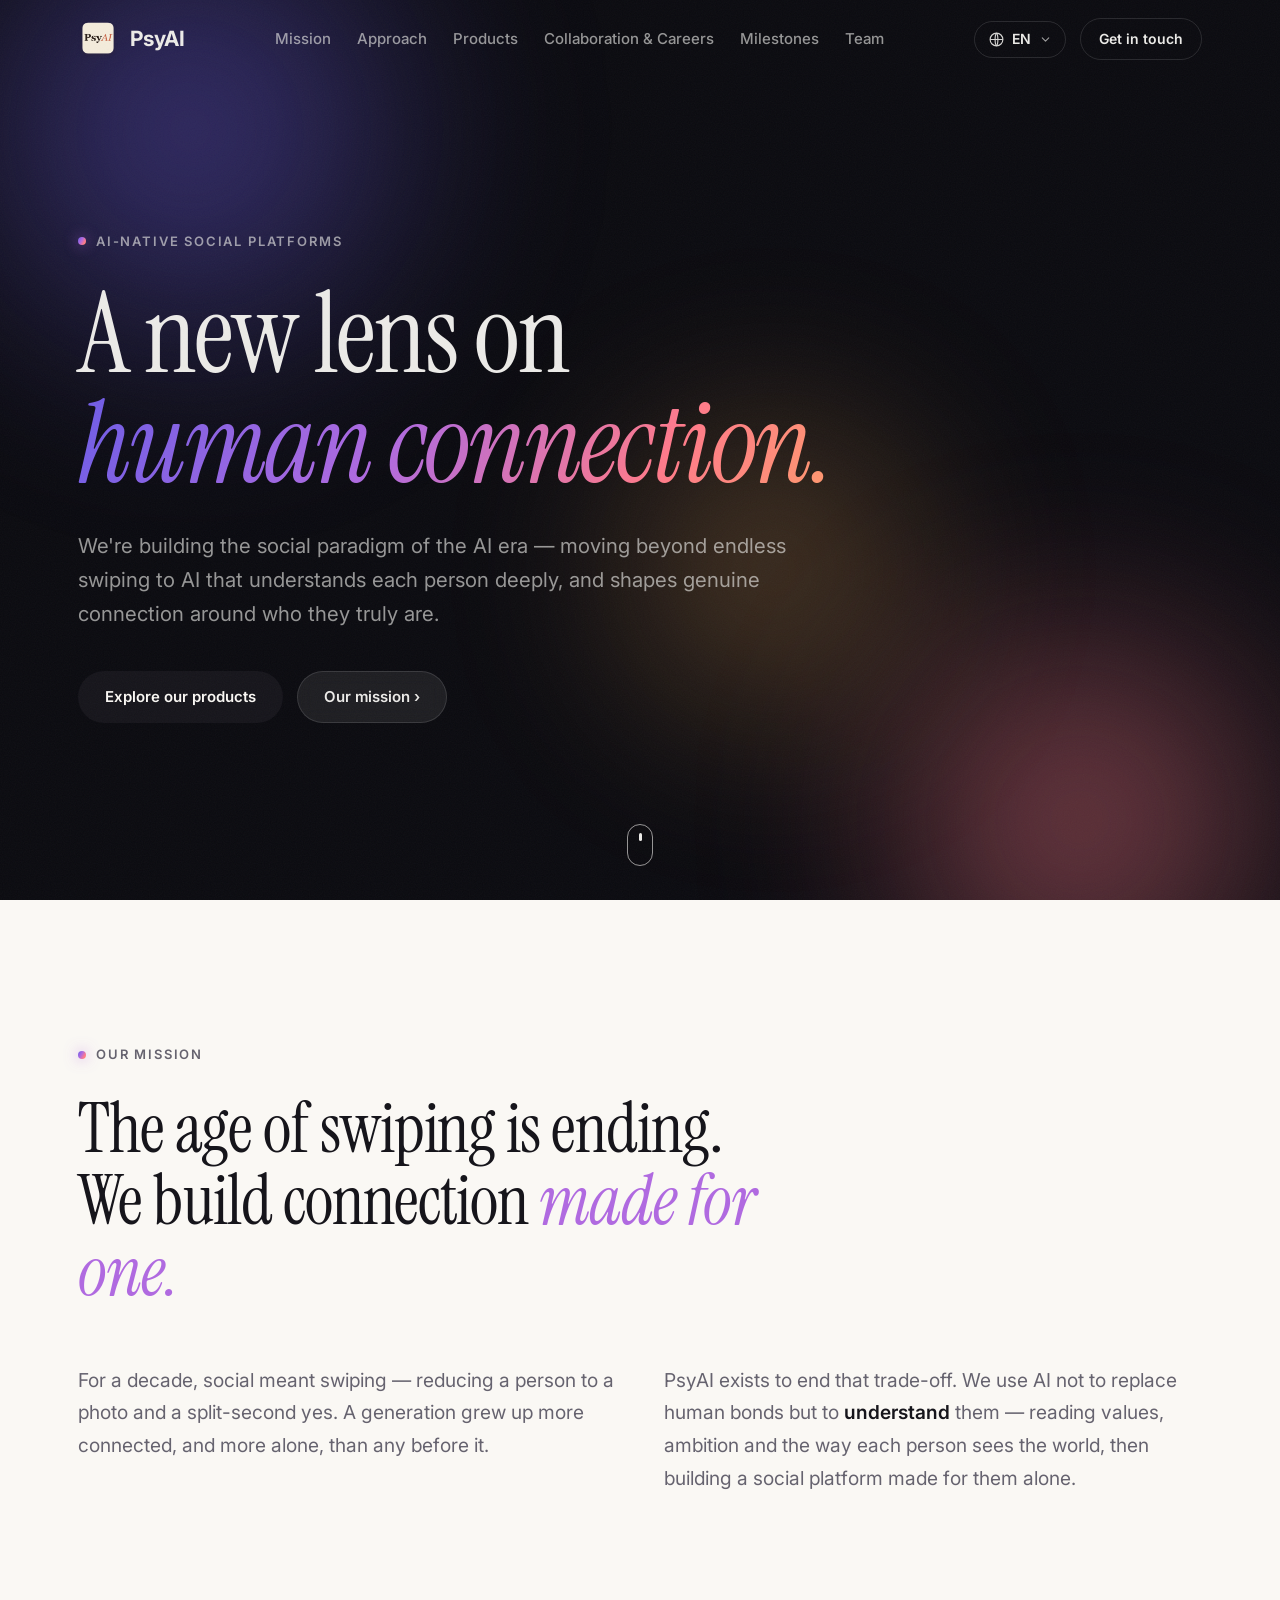
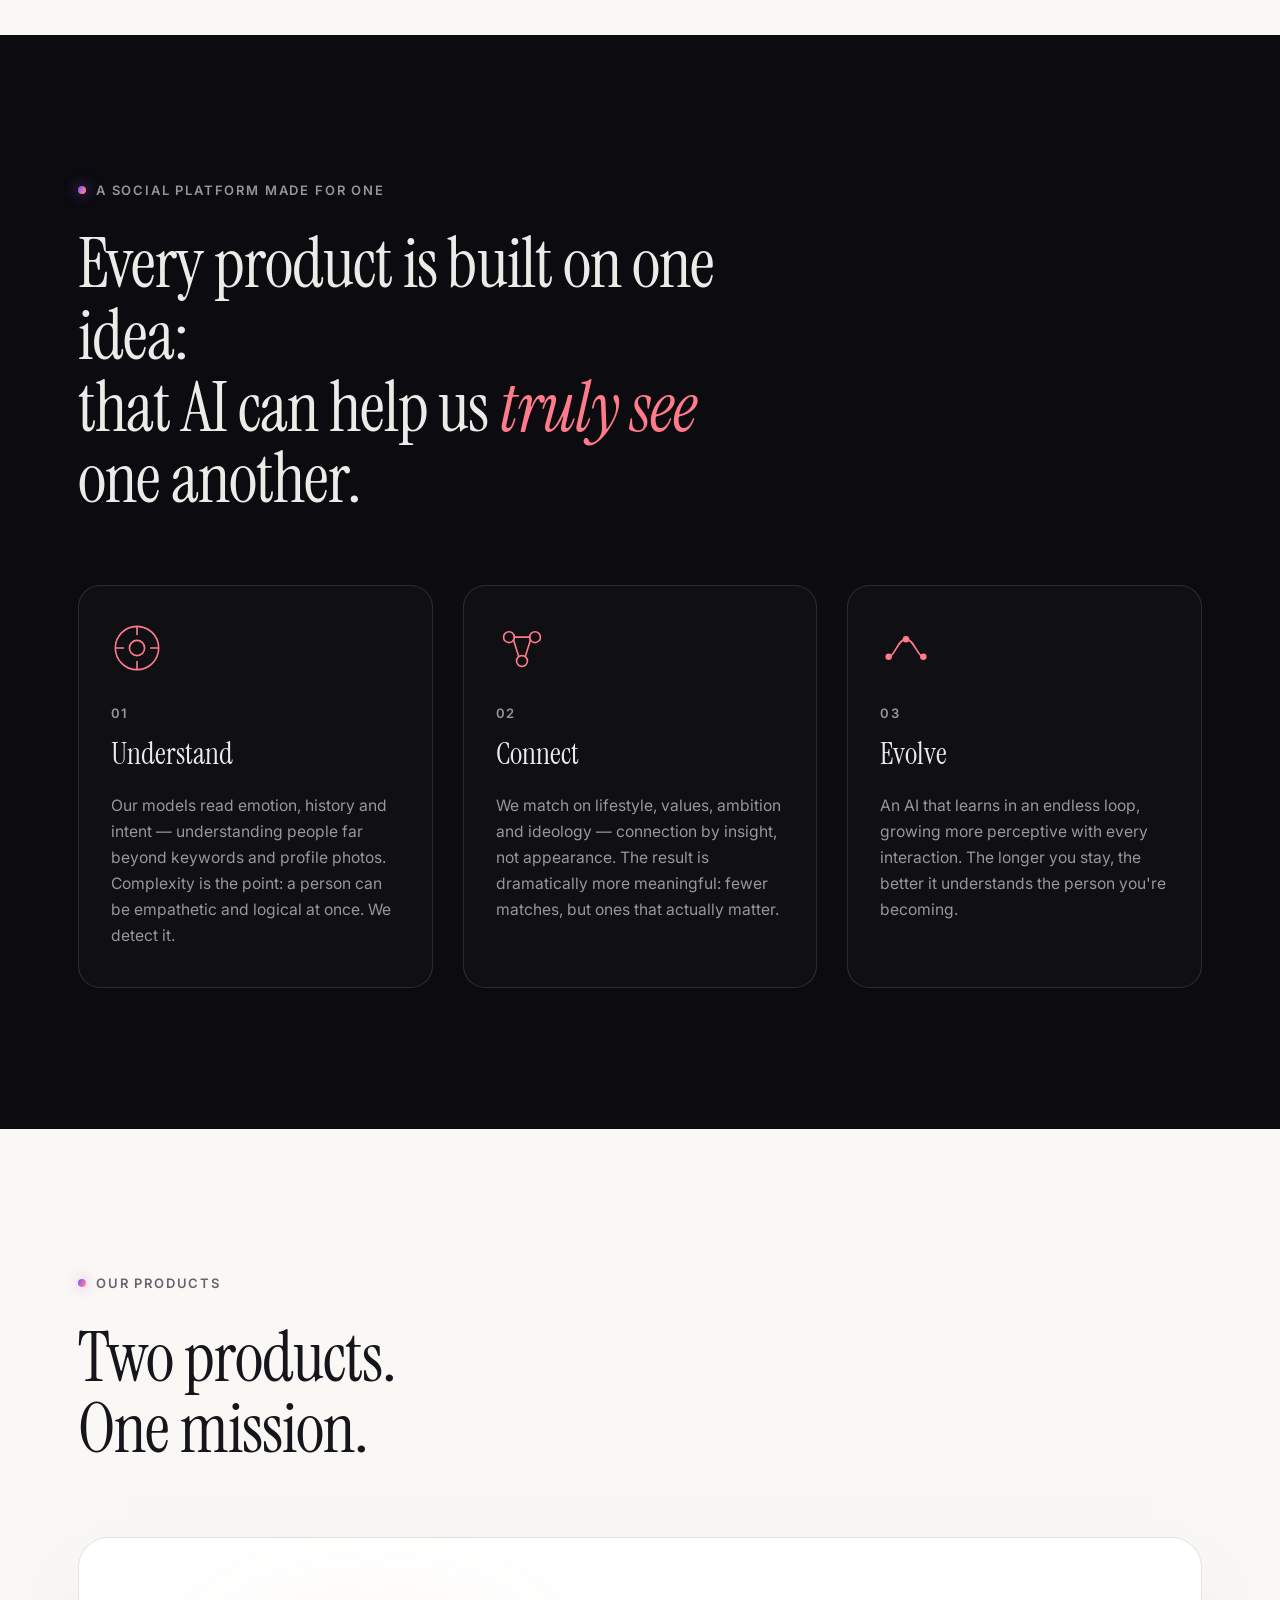
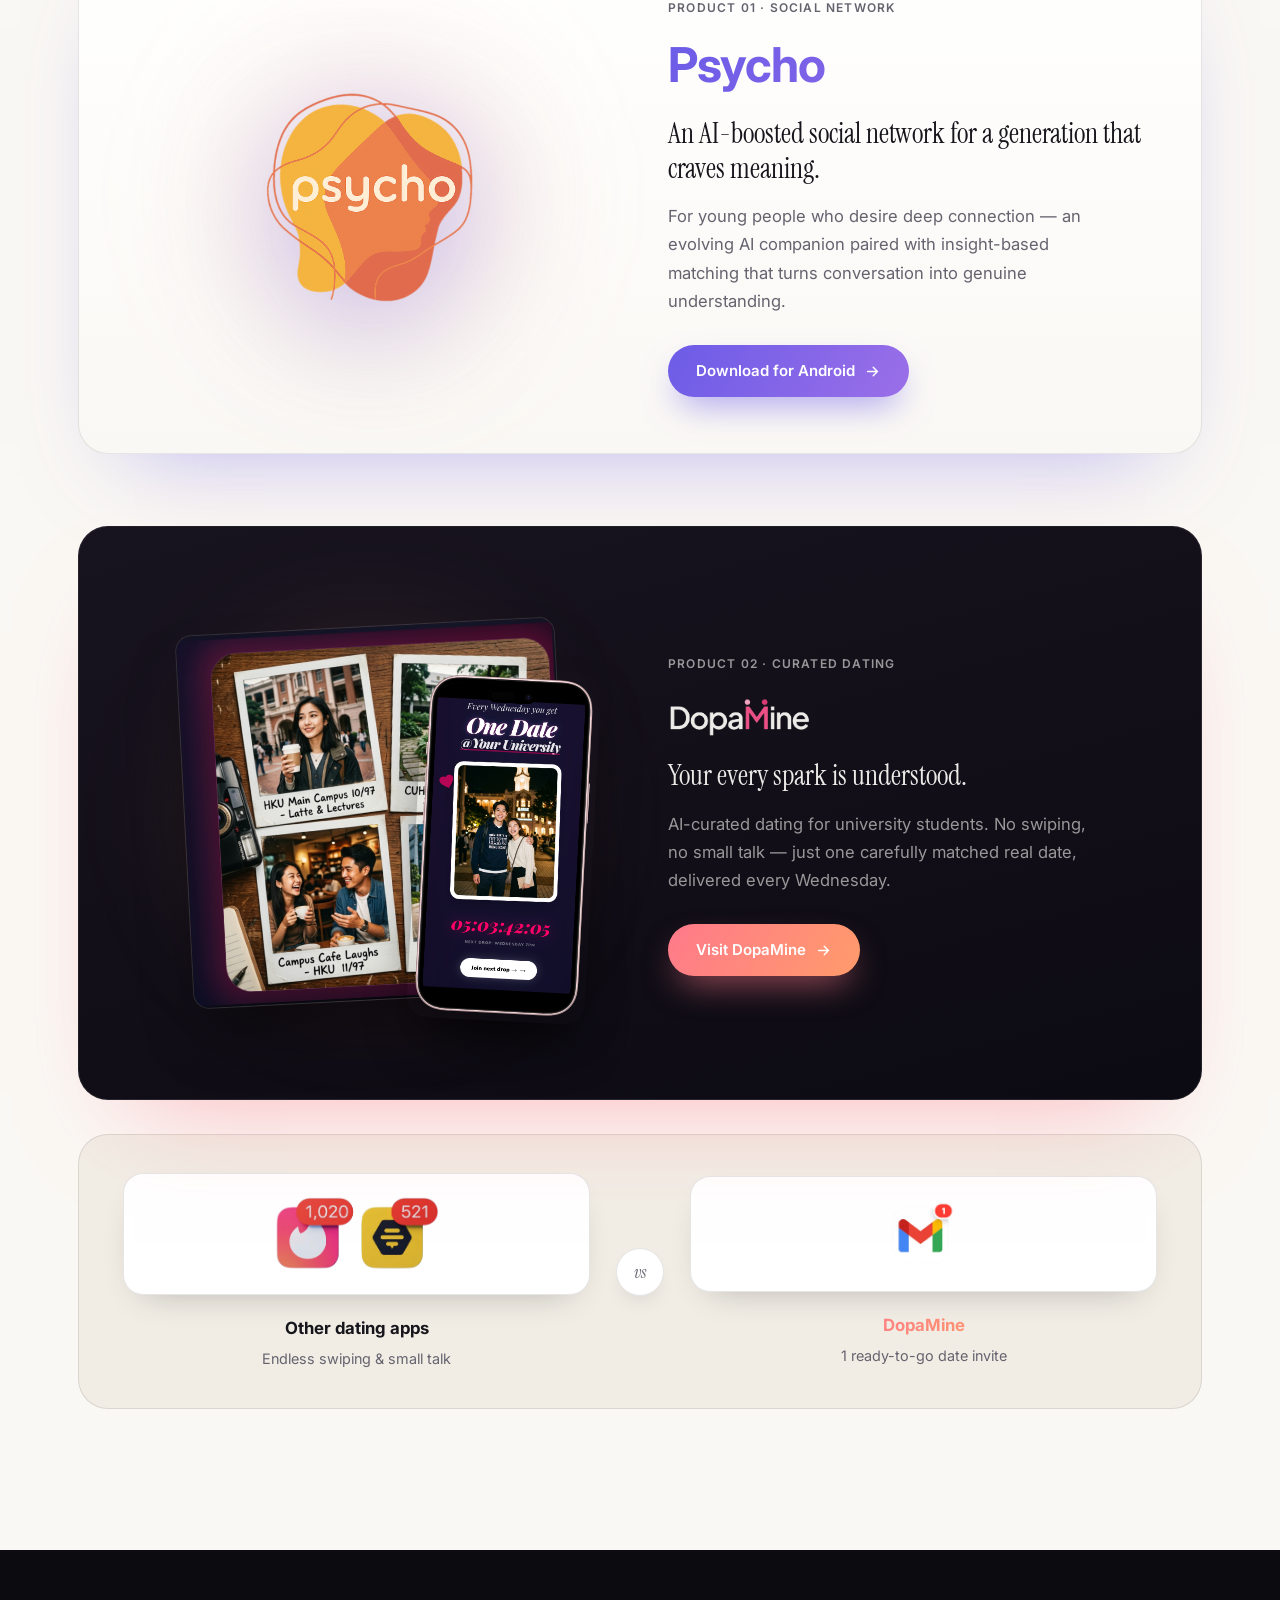
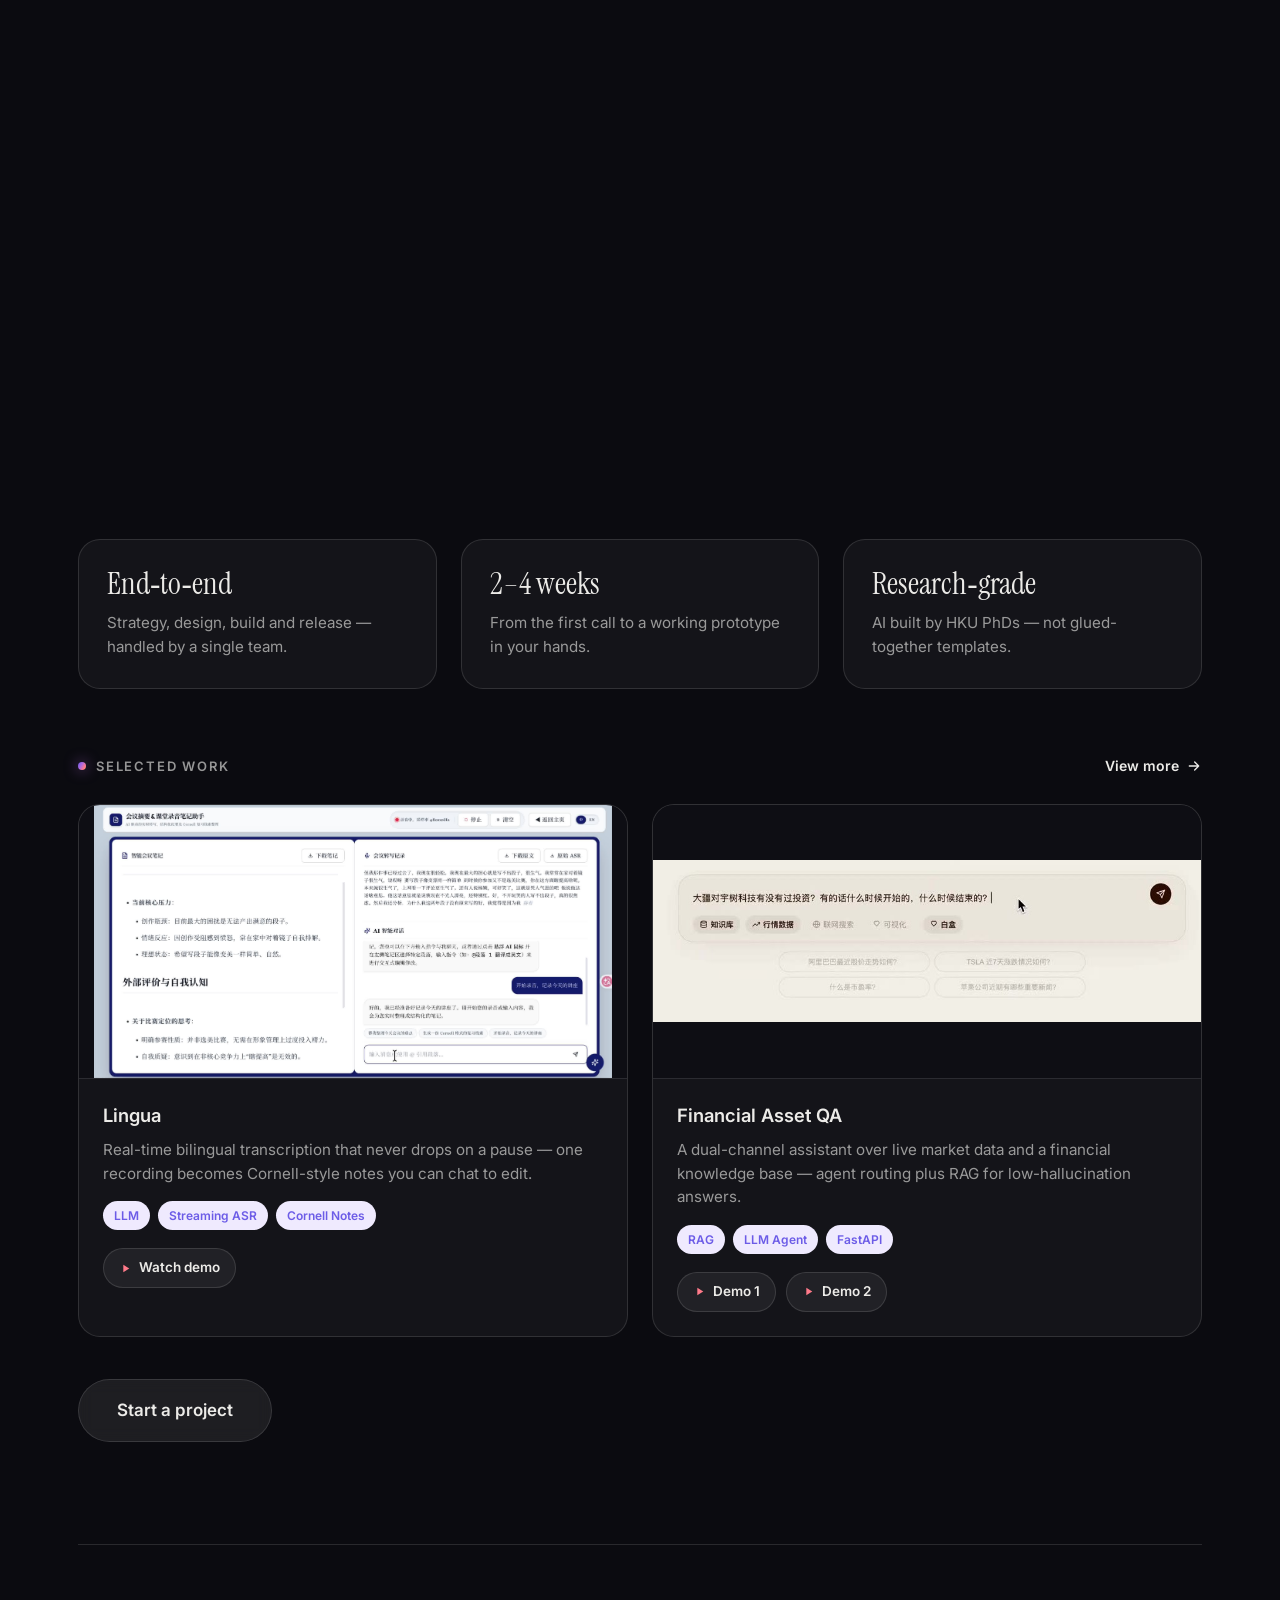
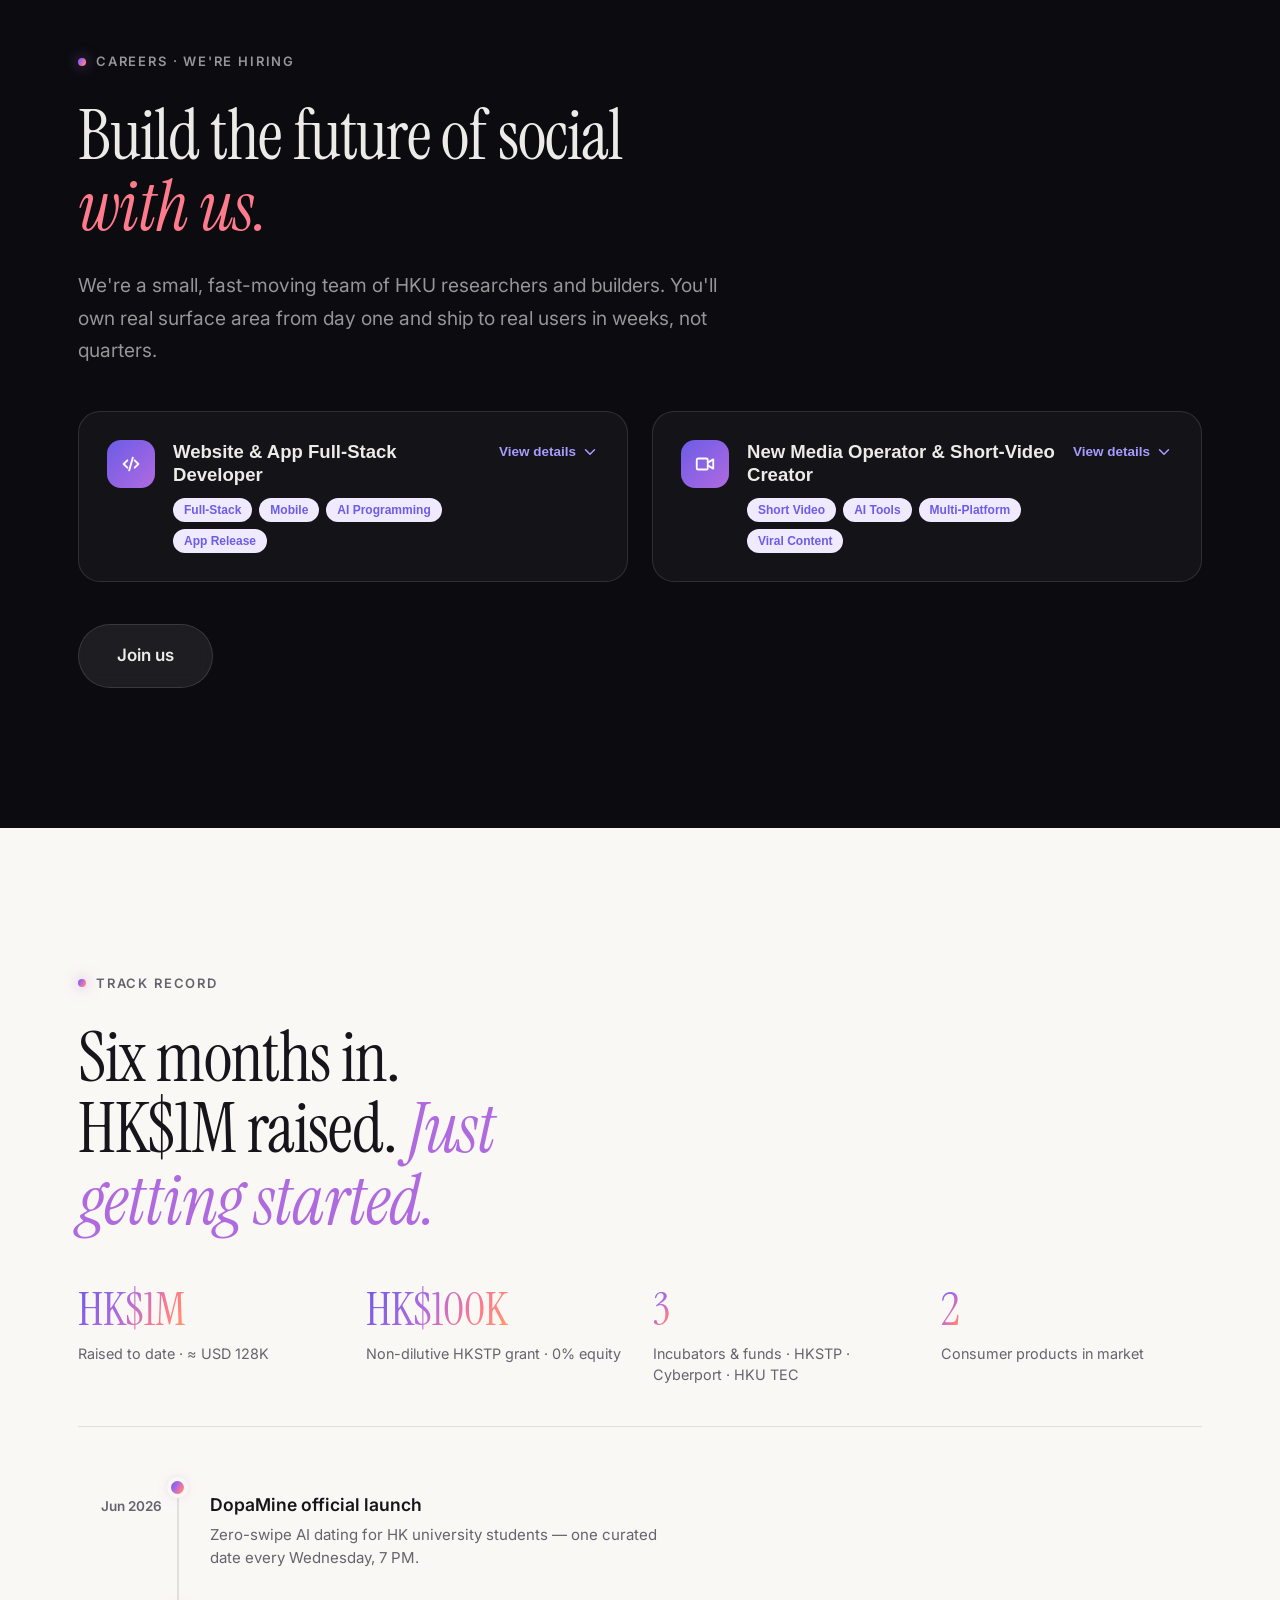
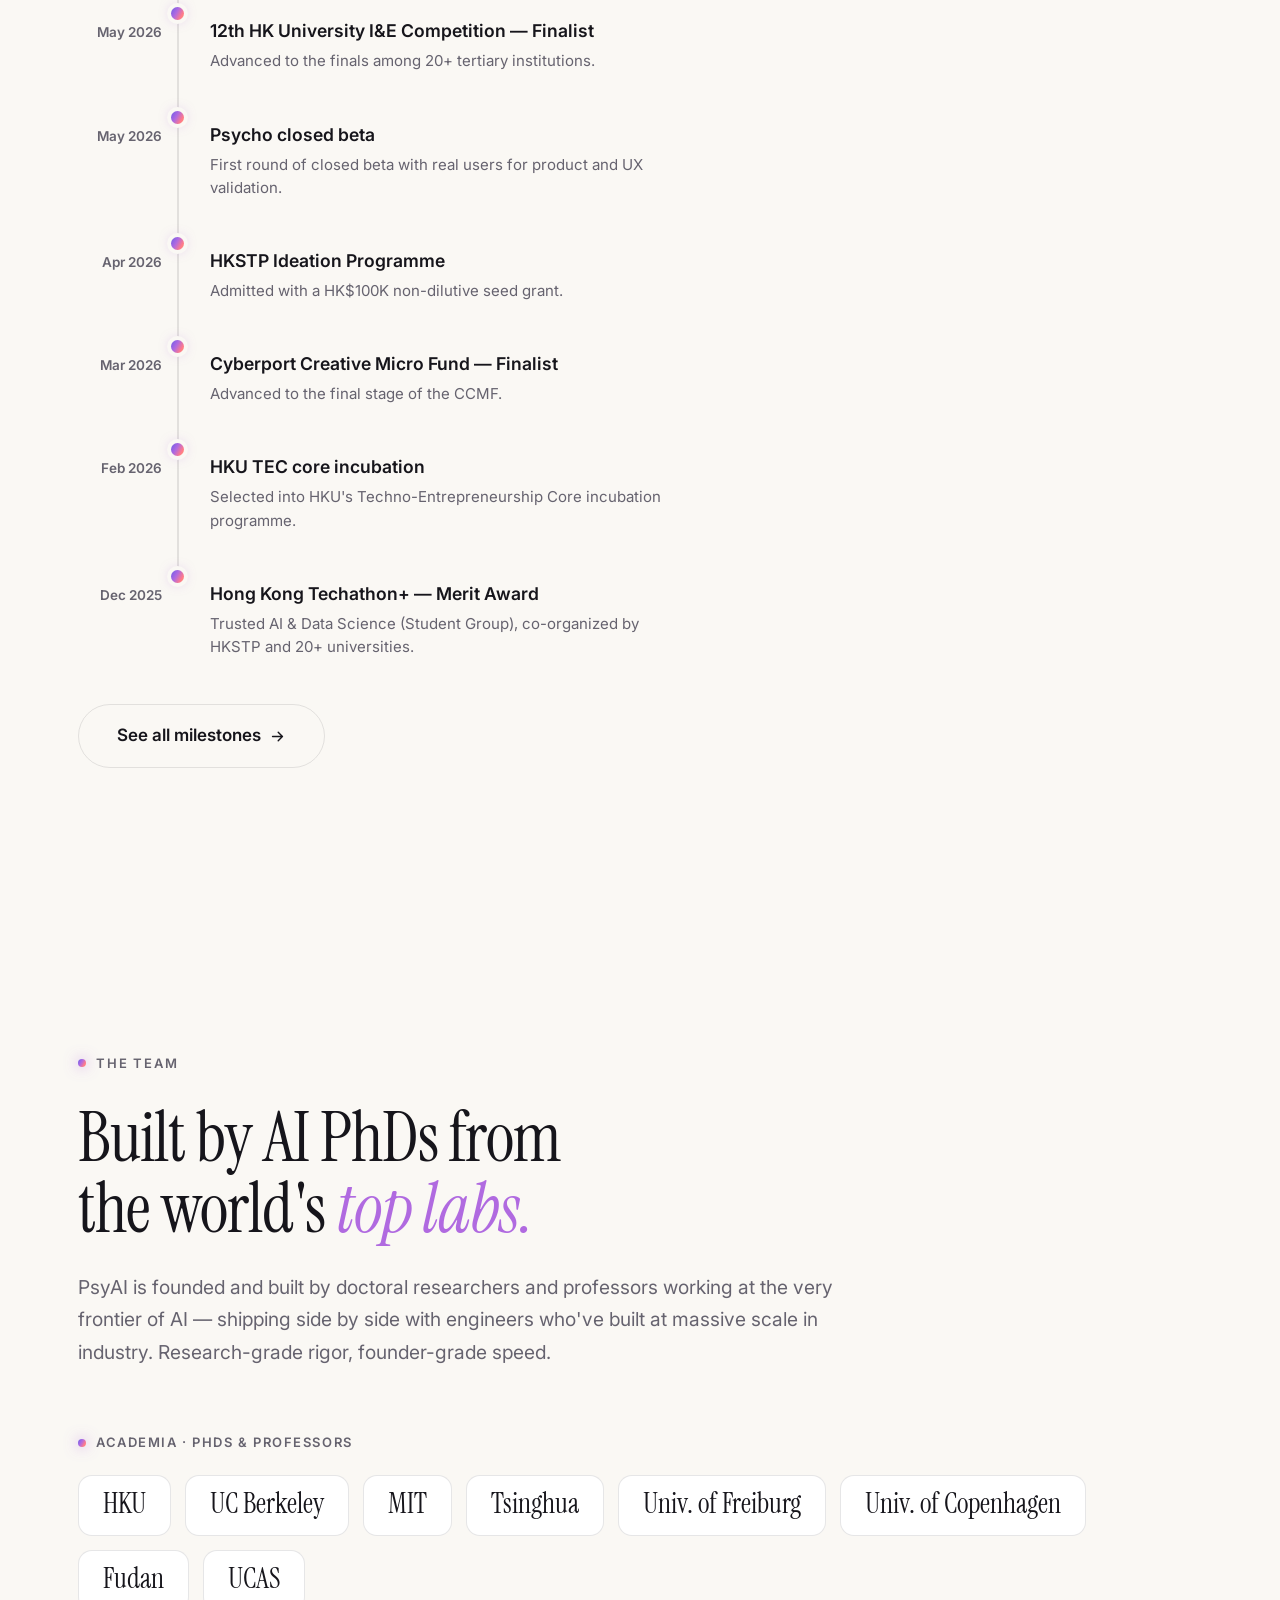
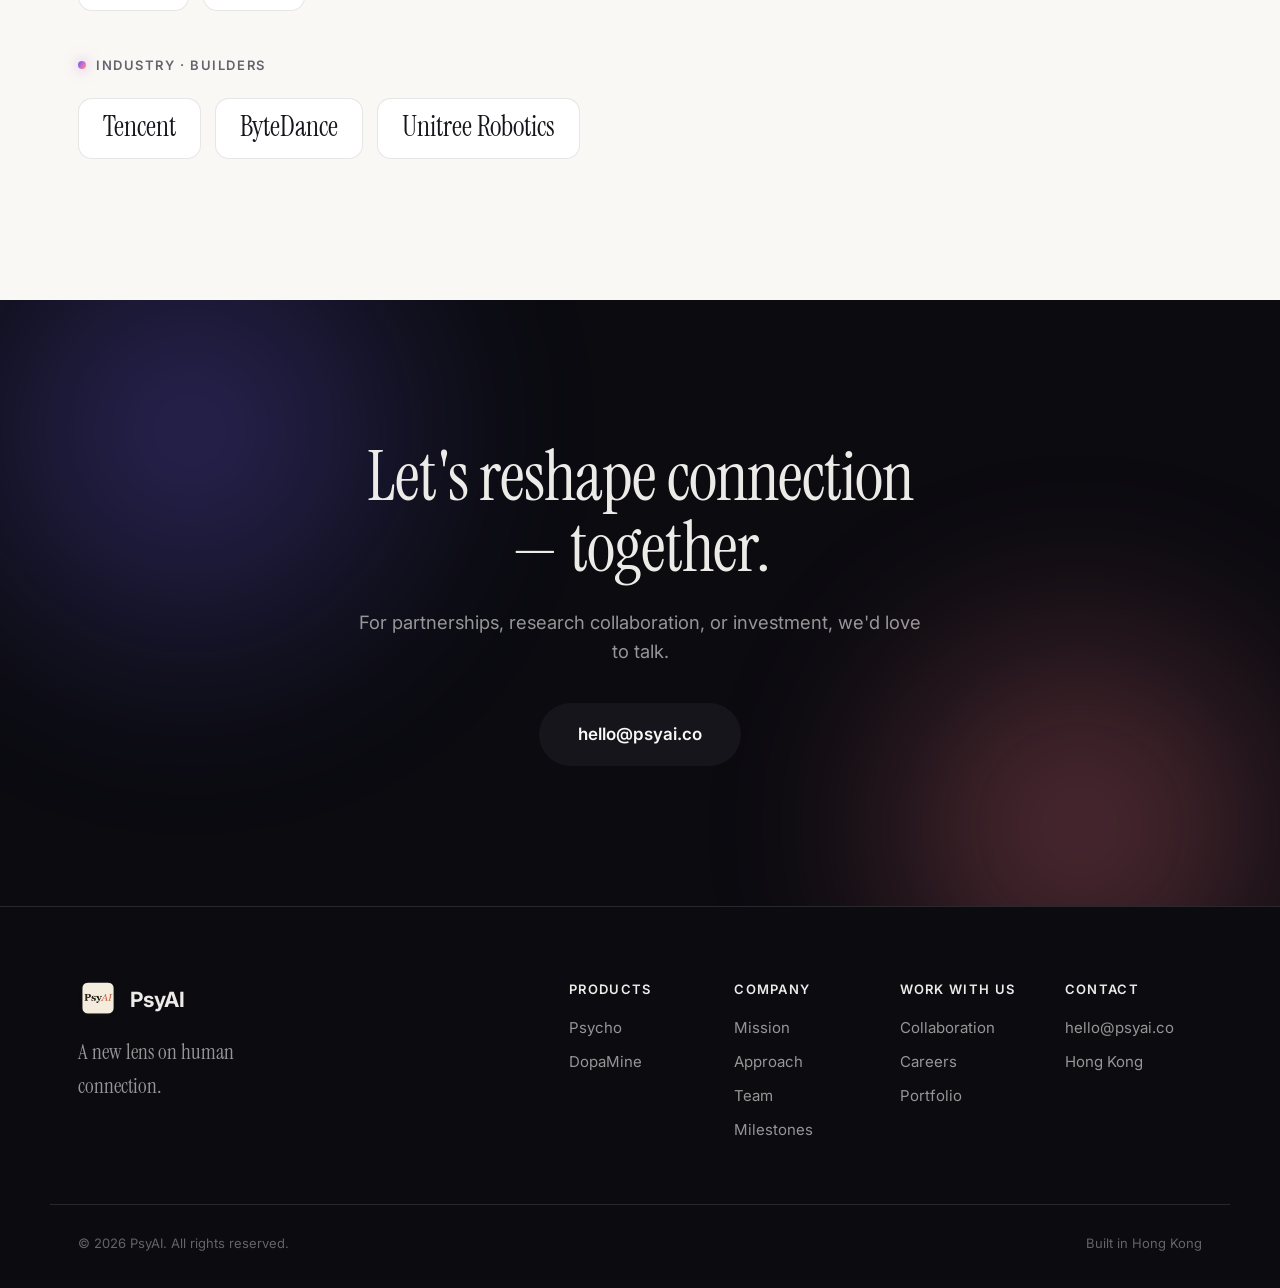
==== commit d5c881a0: "Add EN / Simplified / Traditional Chinese language switcher - Nav language dropdown (globe) on both " ====
--- a/index.html
+++ b/index.html
@@ -3,7 +3,7 @@
 <head>
 <meta charset="UTF-8" />
 <meta name="viewport" content="width=device-width, initial-scale=1.0" />
-<title>PsyAI — A new lens on human connection</title>
+<title data-i18n="meta.title.index">PsyAI — A new lens on human connection</title>
 <meta name="description" content="PsyAI builds AI-native social platforms that help a new generation form deeper, truer connections. Makers of Psycho and DopaMine." />
 <meta property="og:title" content="PsyAI — A new lens on human connection" />
 <meta property="og:description" content="AI-native social platforms reshaping how people connect. Makers of Psycho and DopaMine." />
@@ -27,15 +27,27 @@
       <span class="brand__name">PsyAI</span>
     </a>
     <nav class="nav__links" aria-label="Primary">
-      <a href="#mission">Mission</a>
-      <a href="#approach">Approach</a>
-      <a href="#products">Products</a>
-      <a href="#collaboration">Collaboration &amp; Careers</a>
-      <a href="#milestones">Milestones</a>
-      <a href="#team">Team</a>
+      <a href="#mission" data-i18n="nav.mission">Mission</a>
+      <a href="#approach" data-i18n="nav.approach">Approach</a>
+      <a href="#products" data-i18n="nav.products">Products</a>
+      <a href="#collaboration" data-i18n="nav.collab">Collaboration &amp; Careers</a>
+      <a href="#milestones" data-i18n="nav.milestones">Milestones</a>
+      <a href="#team" data-i18n="nav.team">Team</a>
     </nav>
     <div class="nav__right">
-      <a href="#contact" class="btn btn--ghost">Get in touch</a>
+      <div class="lang" data-lang-switch>
+        <button class="lang__btn" type="button" aria-haspopup="listbox" aria-expanded="false" aria-label="Select language">
+          <svg class="lang__globe" viewBox="0 0 24 24" width="17" height="17" fill="none" aria-hidden="true"><circle cx="12" cy="12" r="9" stroke="currentColor" stroke-width="1.6"/><path d="M3 12h18M12 3c2.6 2.7 2.6 15.3 0 18M12 3c-2.6 2.7-2.6 15.3 0 18" stroke="currentColor" stroke-width="1.6"/></svg>
+          <span class="lang__cur" data-lang-label>EN</span>
+          <svg class="lang__chev" viewBox="0 0 24 24" width="13" height="13" fill="none" aria-hidden="true"><path d="M6 9l6 6 6-6" stroke="currentColor" stroke-width="2" stroke-linecap="round" stroke-linejoin="round"/></svg>
+        </button>
+        <ul class="lang__menu" role="listbox">
+          <li><button type="button" role="option" data-lang="en">English</button></li>
+          <li><button type="button" role="option" data-lang="zh-CN">简体中文</button></li>
+          <li><button type="button" role="option" data-lang="zh-TW">繁體中文</button></li>
+        </ul>
+      </div>
+      <a href="#contact" class="btn btn--ghost" data-i18n="nav.getintouch">Get in touch</a>
       <button class="nav__burger" id="burger" aria-label="Open menu" aria-expanded="false">
         <span></span><span></span>
       </button>
@@ -45,13 +57,13 @@
 
 <!-- mobile menu -->
 <div class="mobile-menu" id="mobileMenu" aria-hidden="true">
-  <a href="#mission">Mission</a>
-  <a href="#approach">Approach</a>
-  <a href="#products">Products</a>
-  <a href="#collaboration">Collaboration &amp; Careers</a>
-  <a href="#milestones">Milestones</a>
-  <a href="#team">Team</a>
-  <a href="#contact" class="mobile-menu__cta">Get in touch</a>
+  <a href="#mission" data-i18n="nav.mission">Mission</a>
+  <a href="#approach" data-i18n="nav.approach">Approach</a>
+  <a href="#products" data-i18n="nav.products">Products</a>
+  <a href="#collaboration" data-i18n="nav.collab">Collaboration &amp; Careers</a>
+  <a href="#milestones" data-i18n="nav.milestones">Milestones</a>
+  <a href="#team" data-i18n="nav.team">Team</a>
+  <a href="#contact" class="mobile-menu__cta" data-i18n="nav.getintouch">Get in touch</a>
 </div>
 
 <main id="top">
@@ -65,19 +77,19 @@
     </div>
     <div class="container hero__inner">
       <p class="eyebrow eyebrow--light" data-reveal>
-        <span class="eyebrow__dot"></span> AI-Native Social Platforms
+        <span class="eyebrow__dot"></span> <span data-i18n="hero.eyebrow">AI-Native Social Platforms</span>
       </p>
-      <h1 class="hero__title" data-reveal>
+      <h1 class="hero__title" data-reveal data-i18n="hero.title">
         A new lens on<br /><em>human connection.</em>
       </h1>
-      <p class="hero__sub" data-reveal>
+      <p class="hero__sub" data-reveal data-i18n="hero.sub">
         We're building the social paradigm of the AI era — moving beyond endless
         swiping to AI that understands each person deeply, and shapes genuine
         connection around who they truly are.
       </p>
       <div class="hero__cta" data-reveal>
-        <a href="#products" class="btn btn--primary">Explore our products</a>
-        <a href="#mission" class="btn btn--light">Our mission &rsaquo;</a>
+        <a href="#products" class="btn btn--primary" data-i18n="hero.cta1">Explore our products</a>
+        <a href="#mission" class="btn btn--light" data-i18n="hero.cta2">Our mission &rsaquo;</a>
       </div>
     </div>
     <a href="#mission" class="hero__scroll" aria-label="Scroll down">
@@ -88,18 +100,18 @@
   <!-- ============ MISSION ============ -->
   <section class="section section--cream" id="mission">
     <div class="container">
-      <p class="eyebrow" data-reveal><span class="eyebrow__dot"></span> Our Mission</p>
-      <h2 class="display display--mission" data-reveal>
+      <p class="eyebrow" data-reveal><span class="eyebrow__dot"></span> <span data-i18n="mission.eyebrow">Our Mission</span></p>
+      <h2 class="display display--mission" data-reveal data-i18n="mission.title">
         The age of swiping is ending.<br />
         We build connection <em>made for one.</em>
       </h2>
       <div class="mission__grid">
-        <p class="lead" data-reveal>
+        <p class="lead" data-reveal data-i18n="mission.p1">
           For a decade, social meant swiping — reducing a person to a photo and a
           split-second yes. A generation grew up more connected, and more alone,
           than any before it.
         </p>
-        <p class="lead" data-reveal>
+        <p class="lead" data-reveal data-i18n="mission.p2">
           PsyAI exists to end that trade-off. We use AI not to replace human bonds
           but to <strong>understand</strong> them — reading values, ambition and the
           way each person sees the world, then building a social platform made for
@@ -112,8 +124,8 @@
   <!-- ============ APPROACH ============ -->
   <section class="section section--ink" id="approach">
     <div class="container">
-      <p class="eyebrow eyebrow--light" data-reveal><span class="eyebrow__dot"></span> A Social Platform Made for One</p>
-      <h2 class="display display--light" data-reveal>
+      <p class="eyebrow eyebrow--light" data-reveal><span class="eyebrow__dot"></span> <span data-i18n="approach.eyebrow">A Social Platform Made for One</span></p>
+      <h2 class="display display--light" data-reveal data-i18n="approach.title">
         Every product is built on one idea:<br />
         that AI can help us <em>truly see</em> one another.
       </h2>
@@ -124,8 +136,8 @@
             <svg viewBox="0 0 48 48" fill="none"><circle cx="24" cy="24" r="20" stroke="currentColor" stroke-width="1.5"/><circle cx="24" cy="24" r="7" stroke="currentColor" stroke-width="1.5"/><path d="M24 4v8M24 36v8M4 24h8M36 24h8" stroke="currentColor" stroke-width="1.5"/></svg>
           </div>
           <span class="pillar__num">01</span>
-          <h3>Understand</h3>
-          <p>
+          <h3 data-i18n="approach.p1.title">Understand</h3>
+          <p data-i18n="approach.p1.desc">
             Our models read emotion, history and intent — understanding people far
             beyond keywords and profile photos. Complexity is the point: a person can
             be empathetic and logical at once. We detect it.
@@ -137,8 +149,8 @@
             <svg viewBox="0 0 48 48" fill="none"><circle cx="12" cy="14" r="5" stroke="currentColor" stroke-width="1.5"/><circle cx="36" cy="14" r="5" stroke="currentColor" stroke-width="1.5"/><circle cx="24" cy="36" r="5" stroke="currentColor" stroke-width="1.5"/><path d="M16 16l5 16M32 16l-5 16M16 14h16" stroke="currentColor" stroke-width="1.5"/></svg>
           </div>
           <span class="pillar__num">02</span>
-          <h3>Connect</h3>
-          <p>
+          <h3 data-i18n="approach.p2.title">Connect</h3>
+          <p data-i18n="approach.p2.desc">
             We match on lifestyle, values, ambition and ideology — connection by
             insight, not appearance. The result is dramatically more meaningful:
             fewer matches, but ones that actually matter.
@@ -150,8 +162,8 @@
             <svg viewBox="0 0 48 48" fill="none"><path d="M8 32c6 0 8-16 16-16s10 16 16 16" stroke="currentColor" stroke-width="1.5"/><circle cx="8" cy="32" r="3" fill="currentColor"/><circle cx="40" cy="32" r="3" fill="currentColor"/><circle cx="24" cy="16" r="3" fill="currentColor"/></svg>
           </div>
           <span class="pillar__num">03</span>
-          <h3>Evolve</h3>
-          <p>
+          <h3 data-i18n="approach.p3.title">Evolve</h3>
+          <p data-i18n="approach.p3.desc">
             An AI that learns in an endless loop, growing more perceptive with every
             interaction. The longer you stay, the better it understands the person
             you're becoming.
@@ -164,8 +176,8 @@
   <!-- ============ PRODUCTS ============ -->
   <section class="section section--cream" id="products">
     <div class="container">
-      <p class="eyebrow" data-reveal><span class="eyebrow__dot"></span> Our Products</p>
-      <h2 class="display" data-reveal>Two products.<br />One mission.</h2>
+      <p class="eyebrow" data-reveal><span class="eyebrow__dot"></span> <span data-i18n="products.eyebrow">Our Products</span></p>
+      <h2 class="display" data-reveal data-i18n="products.title">Two products.<br />One mission.</h2>
 
       <!-- Psycho -->
       <article class="showcase showcase--psycho" data-reveal>
@@ -174,16 +186,16 @@
           <img src="assets/psycho-logo.png" alt="Psycho" class="showcase__logo-img" loading="lazy" width="640" height="640" />
         </div>
         <div class="showcase__body">
-          <span class="showcase__index">Product 01 · Social network</span>
+          <span class="showcase__index" data-i18n="products.psycho.index">Product 01 · Social network</span>
           <h3 class="showcase__name showcase__name--psycho">Psycho</h3>
-          <p class="showcase__line">An AI-boosted social network for a generation that craves meaning.</p>
-          <p class="showcase__desc">
+          <p class="showcase__line" data-i18n="products.psycho.line">An AI-boosted social network for a generation that craves meaning.</p>
+          <p class="showcase__desc" data-i18n="products.psycho.desc">
             For young people who desire deep connection — an evolving AI companion
             paired with insight-based matching that turns conversation into genuine
             understanding.
           </p>
           <a class="showcase__cta showcase__cta--psycho" href="https://www.pgyer.com/psycho-android" target="_blank" rel="noopener">
-            Download for Android
+            <span data-i18n="products.psycho.cta">Download for Android</span>
             <svg viewBox="0 0 24 24" width="17" height="17" fill="none" aria-hidden="true"><path d="M5 12h14M13 6l6 6-6 6" stroke="currentColor" stroke-width="2" stroke-linecap="round" stroke-linejoin="round"/></svg>
           </a>
         </div>
@@ -197,15 +209,15 @@
           <img src="assets/dopa-app.png" alt="DopaMine — one curated date every Wednesday" class="dopa-phone" loading="lazy" />
         </div>
         <div class="showcase__body">
-          <span class="showcase__index">Product 02 · Curated dating</span>
+          <span class="showcase__index" data-i18n="products.dopa.index">Product 02 · Curated dating</span>
           <h3 class="showcase__name showcase__name--dopa"><img src="assets/dopamine-logo-light.png" alt="DopaMine" class="showcase__wordmark" /></h3>
-          <p class="showcase__line">Your every spark is understood.</p>
-          <p class="showcase__desc">
+          <p class="showcase__line" data-i18n="products.dopa.line">Your every spark is understood.</p>
+          <p class="showcase__desc" data-i18n="products.dopa.desc">
             AI-curated dating for university students. No swiping, no small talk —
             just one carefully matched real date, delivered every Wednesday.
           </p>
           <a class="showcase__cta showcase__cta--dopa" href="https://dopamine.aurahk.me/" target="_blank" rel="noopener">
-            Visit DopaMine
+            <span data-i18n="products.dopa.cta">Visit DopaMine</span>
             <svg viewBox="0 0 24 24" width="17" height="17" fill="none" aria-hidden="true"><path d="M5 12h14M13 6l6 6-6 6" stroke="currentColor" stroke-width="2" stroke-linecap="round" stroke-linejoin="round"/></svg>
           </a>
         </div>
@@ -216,8 +228,8 @@
         <div class="compare__side">
           <div class="compare__imgwrap"><img src="assets/compare-others.png" alt="Tinder and Bumble — hundreds of matches" loading="lazy" /></div>
           <div class="compare__copy">
-            <span class="compare__label">Other dating apps</span>
-            <span class="compare__sub">Endless swiping &amp; small talk</span>
+            <span class="compare__label" data-i18n="compare.others.label">Other dating apps</span>
+            <span class="compare__sub" data-i18n="compare.others.sub">Endless swiping &amp; small talk</span>
           </div>
         </div>
         <div class="compare__vs" aria-hidden="true"><span>vs</span></div>
@@ -225,7 +237,7 @@
           <div class="compare__imgwrap compare__imgwrap--dopa"><img src="assets/compare-dopa.png" alt="One ready-to-go date invite" loading="lazy" /></div>
           <div class="compare__copy">
             <span class="compare__label">DopaMine</span>
-            <span class="compare__sub">1 ready-to-go date invite</span>
+            <span class="compare__sub" data-i18n="compare.dopa.sub">1 ready-to-go date invite</span>
           </div>
         </div>
       </div>
@@ -235,40 +247,40 @@
   <!-- ============ COLLABORATION & CAREERS ============ -->
   <section class="section section--ink section--partner" id="collaboration">
     <div class="container">
-      <p class="eyebrow eyebrow--light" data-reveal><span class="eyebrow__dot"></span> Collaboration &amp; Careers</p>
-      <h2 class="display display--light" data-reveal>We build your software —<br /><em>end to end.</em></h2>
-      <p class="lead lead--light partner__lead" data-reveal>
+      <p class="eyebrow eyebrow--light" data-reveal><span class="eyebrow__dot"></span> <span data-i18n="collab.eyebrow">Collaboration &amp; Careers</span></p>
+      <h2 class="display display--light" data-reveal data-i18n="collab.title">We build your software —<br /><em>end to end.</em></h2>
+      <p class="lead lead--light partner__lead" data-reveal data-i18n="collab.lead">
         Beyond our own products, we ship software for companies and individuals — from
         <strong>algorithm optimization</strong> all the way to a finished app on the store.
         One research-grade team, no hand-offs, no agencies in between.
       </p>
 
       <ul class="services" data-reveal>
-        <li class="service-chip">Algorithm Optimization</li>
-        <li class="service-chip">Website Design</li>
-        <li class="service-chip">Mobile Apps</li>
-        <li class="service-chip">Mini-Programs</li>
-        <li class="service-chip">Custom AI Agents</li>
+        <li class="service-chip" data-i18n="collab.service1">Algorithm Optimization</li>
+        <li class="service-chip" data-i18n="collab.service2">Website Design</li>
+        <li class="service-chip" data-i18n="collab.service3">Mobile Apps</li>
+        <li class="service-chip" data-i18n="collab.service4">Mini-Programs</li>
+        <li class="service-chip" data-i18n="collab.service5">Custom AI Agents</li>
       </ul>
 
       <div class="partner__values">
         <div class="value" data-reveal>
-          <span class="value__num">End&#8209;to&#8209;end</span>
-          <span class="value__label">Strategy, design, build and release — handled by a single team.</span>
+          <span class="value__num" data-i18n="collab.value1.num">End&#8209;to&#8209;end</span>
+          <span class="value__label" data-i18n="collab.value1.label">Strategy, design, build and release — handled by a single team.</span>
         </div>
         <div class="value" data-reveal>
-          <span class="value__num">2&#8211;4 weeks</span>
-          <span class="value__label">From the first call to a working prototype in your hands.</span>
+          <span class="value__num" data-i18n="collab.value2.num">2&#8211;4 weeks</span>
+          <span class="value__label" data-i18n="collab.value2.label">From the first call to a working prototype in your hands.</span>
         </div>
         <div class="value" data-reveal>
-          <span class="value__num">Research&#8209;grade</span>
-          <span class="value__label">AI built by HKU PhDs — not glued-together templates.</span>
+          <span class="value__num" data-i18n="collab.value3.num">Research&#8209;grade</span>
+          <span class="value__label" data-i18n="collab.value3.label">AI built by HKU PhDs — not glued-together templates.</span>
         </div>
       </div>
 
       <div class="portfolio-head" data-reveal>
-        <p class="eyebrow eyebrow--light"><span class="eyebrow__dot"></span> Selected Work</p>
-        <a class="more-link" href="work.html">View more
+        <p class="eyebrow eyebrow--light"><span class="eyebrow__dot"></span> <span data-i18n="collab.selected">Selected Work</span></p>
+        <a class="more-link" href="work.html"><span data-i18n="collab.viewmore">View more</span>
           <svg viewBox="0 0 24 24" width="16" height="16" fill="none" aria-hidden="true"><path d="M5 12h14M13 6l6 6-6 6" stroke="currentColor" stroke-width="2" stroke-linecap="round" stroke-linejoin="round"/></svg>
         </a>
       </div>
@@ -277,12 +289,12 @@
           <div class="work-card__media"><img src="assets/lingua-shot.jpg" alt="Lingua — real-time bilingual transcription with Cornell-style notes" loading="lazy" /></div>
           <div class="work-card__body">
             <h3 class="work-card__name">Lingua</h3>
-            <p class="work-card__desc">Real-time bilingual transcription that never drops on a pause — one recording becomes Cornell-style notes you can chat to edit.</p>
+            <p class="work-card__desc" data-i18n="work.lingua.desc">Real-time bilingual transcription that never drops on a pause — one recording becomes Cornell-style notes you can chat to edit.</p>
             <ul class="tags"><li class="tag">LLM</li><li class="tag">Streaming ASR</li><li class="tag">Cornell Notes</li></ul>
             <div class="work-card__demos">
               <a class="work-demo" href="https://www.dropbox.com/scl/fi/kfu5mf9h08pyba22z2uav/demo3.mp4?rlkey=rn0wu2wxfnhfacn26id306184&amp;st=08gwdov5&amp;dl=0" target="_blank" rel="noopener">
                 <svg viewBox="0 0 24 24" width="13" height="13" fill="currentColor" aria-hidden="true"><path d="M8 5v14l11-7z"/></svg>
-                Watch demo
+                <span data-i18n="work.lingua.demo">Watch demo</span>
               </a>
             </div>
           </div>
@@ -290,17 +302,17 @@
         <article class="work-card work-card--feature" data-reveal>
           <div class="work-card__media"><img src="assets/finance-query.jpg" alt="Financial Asset QA — smart query routing across the knowledge base and live market data" loading="lazy" /></div>
           <div class="work-card__body">
-            <h3 class="work-card__name">Financial Asset QA</h3>
-            <p class="work-card__desc">A dual-channel assistant over live market data and a financial knowledge base — agent routing plus RAG for low-hallucination answers.</p>
+            <h3 class="work-card__name" data-i18n="work.finance.name">Financial Asset QA</h3>
+            <p class="work-card__desc" data-i18n="work.finance.desc">A dual-channel assistant over live market data and a financial knowledge base — agent routing plus RAG for low-hallucination answers.</p>
             <ul class="tags"><li class="tag">RAG</li><li class="tag">LLM Agent</li><li class="tag">FastAPI</li></ul>
             <div class="work-card__demos">
               <a class="work-demo" href="https://www.dropbox.com/scl/fi/a03oos187rf6e5flurtxu/demo1.mp4?rlkey=8xceupky5qqg5gvp9yv0qmcpq&amp;st=m9pg958n&amp;dl=0" target="_blank" rel="noopener">
                 <svg viewBox="0 0 24 24" width="13" height="13" fill="currentColor" aria-hidden="true"><path d="M8 5v14l11-7z"/></svg>
-                Demo 1
+                <span data-i18n="work.finance.demo1">Demo 1</span>
               </a>
               <a class="work-demo" href="https://www.dropbox.com/scl/fi/wurky33wymfd7ge2f9b96/demo2.mp4?rlkey=frz2vvkfxue78xz9l3zmu9sbx&amp;st=fopk95hm&amp;dl=0" target="_blank" rel="noopener">
                 <svg viewBox="0 0 24 24" width="13" height="13" fill="currentColor" aria-hidden="true"><path d="M8 5v14l11-7z"/></svg>
-                Demo 2
+                <span data-i18n="work.finance.demo2">Demo 2</span>
               </a>
             </div>
           </div>
@@ -308,14 +320,14 @@
       </div>
 
       <div class="partner__cta" data-reveal>
-        <a href="#contact" class="btn btn--light btn--lg">Start a project</a>
+        <a href="#contact" class="btn btn--light btn--lg" data-i18n="collab.startproject">Start a project</a>
       </div>
 
       <!-- Careers (merged into Collaboration & Careers) -->
       <div class="careers-block" id="careers">
-        <p class="eyebrow eyebrow--light" data-reveal><span class="eyebrow__dot"></span> Careers · We're hiring</p>
-        <h2 class="display display--light" data-reveal>Build the future of social <em>with us.</em></h2>
-        <p class="lead lead--light careers__lead" data-reveal>
+        <p class="eyebrow eyebrow--light" data-reveal><span class="eyebrow__dot"></span> <span data-i18n="careers.eyebrow">Careers · We're hiring</span></p>
+        <h2 class="display display--light" data-reveal data-i18n="careers.title">Build the future of social <em>with us.</em></h2>
+        <p class="lead lead--light careers__lead" data-reveal data-i18n="careers.lead">
           We're a small, fast-moving team of HKU researchers and builders. You'll own real
           surface area from day one and ship to real users in weeks, not quarters.
         </p>
@@ -327,31 +339,31 @@
                 <svg viewBox="0 0 24 24" width="22" height="22" fill="none"><path d="M8 8l-4 4 4 4M16 8l4 4-4 4M14 5l-4 14" stroke="currentColor" stroke-width="2" stroke-linecap="round" stroke-linejoin="round"/></svg>
               </span>
               <span class="job__headmain">
-                <span class="job__title">Website &amp; App Full-Stack Developer</span>
+                <span class="job__title" data-i18n="job1.title">Website &amp; App Full-Stack Developer</span>
                 <span class="job__tags"><span class="tag">Full-Stack</span><span class="tag">Mobile</span><span class="tag">AI Programming</span><span class="tag">App Release</span></span>
               </span>
-              <span class="job__more">View details
+              <span class="job__more"><span data-i18n="job.viewdetails">View details</span>
                 <svg class="job__chev" viewBox="0 0 24 24" width="18" height="18" fill="none" aria-hidden="true"><path d="M6 9l6 6 6-6" stroke="currentColor" stroke-width="2" stroke-linecap="round" stroke-linejoin="round"/></svg>
               </span>
             </button>
             <div class="job__details">
               <div class="job__detailsinner">
                 <div class="job__col">
-                  <h4 class="job__colhead">Responsibilities</h4>
+                  <h4 class="job__colhead" data-i18n="job.resp">Responsibilities</h4>
                   <ul>
-                    <li>Build and ship web and mobile products end-to-end, from idea to store.</li>
-                    <li>Integrate LLMs and agent workflows directly into product features.</li>
-                    <li>Own App Store / Play Store releases and post-launch iteration.</li>
-                    <li>Work 0→1 alongside the founders with full ownership.</li>
+                    <li data-i18n="job1.resp1">Build and ship web and mobile products end-to-end, from idea to store.</li>
+                    <li data-i18n="job1.resp2">Integrate LLMs and agent workflows directly into product features.</li>
+                    <li data-i18n="job1.resp3">Own App Store / Play Store releases and post-launch iteration.</li>
+                    <li data-i18n="job1.resp4">Work 0→1 alongside the founders with full ownership.</li>
                   </ul>
                 </div>
                 <div class="job__col">
-                  <h4 class="job__colhead">Requirements</h4>
+                  <h4 class="job__colhead" data-i18n="job.req">Requirements</h4>
                   <ul>
-                    <li>Strong full-stack skills — React / React Native, Node.js or Python, PostgreSQL.</li>
-                    <li>Hands-on mobile development and real app-release experience.</li>
-                    <li>Comfortable with AI / LLM APIs and building agentic flows.</li>
-                    <li>Fast, independent and genuinely product-minded.</li>
+                    <li data-i18n="job1.req1">Strong full-stack skills — React / React Native, Node.js or Python, PostgreSQL.</li>
+                    <li data-i18n="job1.req2">Hands-on mobile development and real app-release experience.</li>
+                    <li data-i18n="job1.req3">Comfortable with AI / LLM APIs and building agentic flows.</li>
+                    <li data-i18n="job1.req4">Fast, independent and genuinely product-minded.</li>
                   </ul>
                 </div>
               </div>
@@ -364,31 +376,31 @@
                 <svg viewBox="0 0 24 24" width="22" height="22" fill="none"><path d="M3 7.5A1.5 1.5 0 0 1 4.5 6h9A1.5 1.5 0 0 1 15 7.5v9A1.5 1.5 0 0 1 13.5 18h-9A1.5 1.5 0 0 1 3 16.5v-9z" stroke="currentColor" stroke-width="2" stroke-linejoin="round"/><path d="M15 10.5l6-3.5v10l-6-3.5" stroke="currentColor" stroke-width="2" stroke-linecap="round" stroke-linejoin="round"/></svg>
               </span>
               <span class="job__headmain">
-                <span class="job__title">New Media Operator &amp; Short-Video Creator</span>
+                <span class="job__title" data-i18n="job2.title">New Media Operator &amp; Short-Video Creator</span>
                 <span class="job__tags"><span class="tag">Short Video</span><span class="tag">AI Tools</span><span class="tag">Multi-Platform</span><span class="tag">Viral Content</span></span>
               </span>
-              <span class="job__more">View details
+              <span class="job__more"><span data-i18n="job.viewdetails">View details</span>
                 <svg class="job__chev" viewBox="0 0 24 24" width="18" height="18" fill="none" aria-hidden="true"><path d="M6 9l6 6 6-6" stroke="currentColor" stroke-width="2" stroke-linecap="round" stroke-linejoin="round"/></svg>
               </span>
             </button>
             <div class="job__details">
               <div class="job__detailsinner">
                 <div class="job__col">
-                  <h4 class="job__colhead">Responsibilities</h4>
+                  <h4 class="job__colhead" data-i18n="job.resp">Responsibilities</h4>
                   <ul>
-                    <li>Plan, shoot and edit short videos for TikTok, Douyin, Instagram and RED.</li>
-                    <li>Grow our accounts across platforms and build an engaged community.</li>
-                    <li>Use AI tools to accelerate scripting, editing and production.</li>
-                    <li>Own the content calendar and report on growth.</li>
+                    <li data-i18n="job2.resp1">Plan, shoot and edit short videos for TikTok, Douyin, Instagram and RED.</li>
+                    <li data-i18n="job2.resp2">Grow our accounts across platforms and build an engaged community.</li>
+                    <li data-i18n="job2.resp3">Use AI tools to accelerate scripting, editing and production.</li>
+                    <li data-i18n="job2.resp4">Own the content calendar and report on growth.</li>
                   </ul>
                 </div>
                 <div class="job__col">
-                  <h4 class="job__colhead">Requirements</h4>
+                  <h4 class="job__colhead" data-i18n="job.req">Requirements</h4>
                   <ul>
-                    <li>A proven short-video portfolio with real reach.</li>
-                    <li>Multi-platform operating experience and sharp growth instincts.</li>
-                    <li>Fluent with AI content tools and genuinely trend-savvy.</li>
-                    <li>Creative, self-driven and data-driven.</li>
+                    <li data-i18n="job2.req1">A proven short-video portfolio with real reach.</li>
+                    <li data-i18n="job2.req2">Multi-platform operating experience and sharp growth instincts.</li>
+                    <li data-i18n="job2.req3">Fluent with AI content tools and genuinely trend-savvy.</li>
+                    <li data-i18n="job2.req4">Creative, self-driven and data-driven.</li>
                   </ul>
                 </div>
               </div>
@@ -397,7 +409,7 @@
         </div>
 
         <div class="careers__cta" data-reveal>
-          <a href="#contact" class="btn btn--light btn--lg">Join us</a>
+          <a href="#contact" class="btn btn--light btn--lg" data-i18n="careers.joinus">Join us</a>
         </div>
       </div>
     </div>
@@ -406,90 +418,90 @@
   <!-- ============ MILESTONES ============ -->
   <section class="section section--cream section--milestones" id="milestones">
     <div class="container">
-      <p class="eyebrow" data-reveal><span class="eyebrow__dot"></span> Track Record</p>
-      <h2 class="display" data-reveal>Six months in.<br />HK$1M raised. <em>Just getting started.</em></h2>
+      <p class="eyebrow" data-reveal><span class="eyebrow__dot"></span> <span data-i18n="ms.eyebrow">Track Record</span></p>
+      <h2 class="display" data-reveal data-i18n="ms.title">Six months in.<br />HK$1M raised. <em>Just getting started.</em></h2>
 
       <div class="ms-stats" data-reveal>
         <div class="ms-stat">
           <span class="ms-stat__num">HK$1M</span>
-          <span class="ms-stat__label">Raised to date · ≈ USD 128K</span>
+          <span class="ms-stat__label" data-i18n="ms.stat1.label">Raised to date · ≈ USD 128K</span>
         </div>
         <div class="ms-stat">
           <span class="ms-stat__num">HK$100K</span>
-          <span class="ms-stat__label">Non-dilutive HKSTP grant · 0% equity</span>
+          <span class="ms-stat__label" data-i18n="ms.stat2.label">Non-dilutive HKSTP grant · 0% equity</span>
         </div>
         <div class="ms-stat">
           <span class="ms-stat__num">3</span>
-          <span class="ms-stat__label">Incubators &amp; funds · HKSTP · Cyberport · HKU TEC</span>
+          <span class="ms-stat__label" data-i18n="ms.stat3.label">Incubators &amp; funds · HKSTP · Cyberport · HKU TEC</span>
         </div>
         <div class="ms-stat">
           <span class="ms-stat__num">2</span>
-          <span class="ms-stat__label">Consumer products in market</span>
+          <span class="ms-stat__label" data-i18n="ms.stat4.label">Consumer products in market</span>
         </div>
       </div>
 
       <ol class="timeline" data-reveal>
         <li class="tl-item">
           <span class="tl-dot" aria-hidden="true"></span>
-          <span class="tl-date">Jun 2026</span>
+          <span class="tl-date" data-i18n="ms.t1.date">Jun 2026</span>
           <div class="tl-body">
-            <h3 class="tl-title">DopaMine official launch</h3>
-            <p class="tl-meta">Zero-swipe AI dating for HK university students — one curated date every Wednesday, 7 PM.</p>
+            <h3 class="tl-title" data-i18n="ms.t1.title">DopaMine official launch</h3>
+            <p class="tl-meta" data-i18n="ms.t1.meta">Zero-swipe AI dating for HK university students — one curated date every Wednesday, 7 PM.</p>
           </div>
         </li>
         <li class="tl-item">
           <span class="tl-dot" aria-hidden="true"></span>
-          <span class="tl-date">May 2026</span>
+          <span class="tl-date" data-i18n="ms.t2.date">May 2026</span>
           <div class="tl-body">
-            <h3 class="tl-title">12th HK University I&amp;E Competition — Finalist</h3>
-            <p class="tl-meta">Advanced to the finals among 20+ tertiary institutions.</p>
+            <h3 class="tl-title" data-i18n="ms.t2.title">12th HK University I&amp;E Competition — Finalist</h3>
+            <p class="tl-meta" data-i18n="ms.t2.meta">Advanced to the finals among 20+ tertiary institutions.</p>
           </div>
         </li>
         <li class="tl-item">
           <span class="tl-dot" aria-hidden="true"></span>
-          <span class="tl-date">May 2026</span>
+          <span class="tl-date" data-i18n="ms.t3.date">May 2026</span>
           <div class="tl-body">
-            <h3 class="tl-title">Psycho closed beta</h3>
-            <p class="tl-meta">First round of closed beta with real users for product and UX validation.</p>
+            <h3 class="tl-title" data-i18n="ms.t3.title">Psycho closed beta</h3>
+            <p class="tl-meta" data-i18n="ms.t3.meta">First round of closed beta with real users for product and UX validation.</p>
           </div>
         </li>
         <li class="tl-item">
           <span class="tl-dot" aria-hidden="true"></span>
-          <span class="tl-date">Apr 2026</span>
+          <span class="tl-date" data-i18n="ms.t4.date">Apr 2026</span>
           <div class="tl-body">
-            <h3 class="tl-title">HKSTP Ideation Programme</h3>
-            <p class="tl-meta">Admitted with a HK$100K non-dilutive seed grant.</p>
+            <h3 class="tl-title" data-i18n="ms.t4.title">HKSTP Ideation Programme</h3>
+            <p class="tl-meta" data-i18n="ms.t4.meta">Admitted with a HK$100K non-dilutive seed grant.</p>
           </div>
         </li>
         <li class="tl-item">
           <span class="tl-dot" aria-hidden="true"></span>
-          <span class="tl-date">Mar 2026</span>
+          <span class="tl-date" data-i18n="ms.t5.date">Mar 2026</span>
           <div class="tl-body">
-            <h3 class="tl-title">Cyberport Creative Micro Fund — Finalist</h3>
-            <p class="tl-meta">Advanced to the final stage of the CCMF.</p>
+            <h3 class="tl-title" data-i18n="ms.t5.title">Cyberport Creative Micro Fund — Finalist</h3>
+            <p class="tl-meta" data-i18n="ms.t5.meta">Advanced to the final stage of the CCMF.</p>
           </div>
         </li>
         <li class="tl-item">
           <span class="tl-dot" aria-hidden="true"></span>
-          <span class="tl-date">Feb 2026</span>
+          <span class="tl-date" data-i18n="ms.t6.date">Feb 2026</span>
           <div class="tl-body">
-            <h3 class="tl-title">HKU TEC core incubation</h3>
-            <p class="tl-meta">Selected into HKU's Techno-Entrepreneurship Core incubation programme.</p>
+            <h3 class="tl-title" data-i18n="ms.t6.title">HKU TEC core incubation</h3>
+            <p class="tl-meta" data-i18n="ms.t6.meta">Selected into HKU's Techno-Entrepreneurship Core incubation programme.</p>
           </div>
         </li>
         <li class="tl-item">
           <span class="tl-dot" aria-hidden="true"></span>
-          <span class="tl-date">Dec 2025</span>
+          <span class="tl-date" data-i18n="ms.t7.date">Dec 2025</span>
           <div class="tl-body">
-            <h3 class="tl-title">Hong Kong Techathon+ — Merit Award</h3>
-            <p class="tl-meta">Trusted AI &amp; Data Science (Student Group), co-organized by HKSTP and 20+ universities.</p>
+            <h3 class="tl-title" data-i18n="ms.t7.title">Hong Kong Techathon+ — Merit Award</h3>
+            <p class="tl-meta" data-i18n="ms.t7.meta">Trusted AI &amp; Data Science (Student Group), co-organized by HKSTP and 20+ universities.</p>
           </div>
         </li>
       </ol>
 
       <div class="milestones__cta" data-reveal>
         <a href="https://jackie1021.github.io/milestones/" target="_blank" rel="noopener" class="btn btn--ghost btn--lg">
-          See all milestones
+          <span data-i18n="ms.cta">See all milestones</span>
           <svg viewBox="0 0 24 24" width="17" height="17" fill="none" aria-hidden="true"><path d="M5 12h14M13 6l6 6-6 6" stroke="currentColor" stroke-width="2" stroke-linecap="round" stroke-linejoin="round"/></svg>
         </a>
       </div>
@@ -499,9 +511,9 @@
   <!-- ============ TEAM ============ -->
   <section class="section section--cream section--team" id="team">
     <div class="container">
-      <p class="eyebrow" data-reveal><span class="eyebrow__dot"></span> The Team</p>
-      <h2 class="display" data-reveal>Built by AI PhDs from<br />the world's <em>top labs.</em></h2>
-      <p class="lead team__lead" data-reveal>
+      <p class="eyebrow" data-reveal><span class="eyebrow__dot"></span> <span data-i18n="team.eyebrow">The Team</span></p>
+      <h2 class="display" data-reveal data-i18n="team.title">Built by AI PhDs from<br />the world's <em>top labs.</em></h2>
+      <p class="lead team__lead" data-reveal data-i18n="team.lead">
         PsyAI is founded and built by doctoral researchers and professors working at the very
         frontier of AI — shipping side by side with engineers who've built at massive scale in
         industry. Research-grade rigor, founder-grade speed.
@@ -509,24 +521,24 @@
 
       <div class="creds" data-reveal>
         <div class="creds__group">
-          <span class="creds__label"><span class="eyebrow__dot"></span> Academia · PhDs &amp; Professors</span>
+          <span class="creds__label"><span class="eyebrow__dot"></span> <span data-i18n="team.acad">Academia · PhDs &amp; Professors</span></span>
           <ul class="creds__wall">
-            <li>HKU</li>
-            <li>UC Berkeley</li>
-            <li>MIT</li>
-            <li>Tsinghua</li>
-            <li>Univ. of Freiburg</li>
-            <li>Univ. of Copenhagen</li>
-            <li>Fudan</li>
-            <li>UCAS</li>
+            <li data-i18n="cred.hku">HKU</li>
+            <li data-i18n="cred.berkeley">UC Berkeley</li>
+            <li data-i18n="cred.mit">MIT</li>
+            <li data-i18n="cred.tsinghua">Tsinghua</li>
+            <li data-i18n="cred.freiburg">Univ. of Freiburg</li>
+            <li data-i18n="cred.copenhagen">Univ. of Copenhagen</li>
+            <li data-i18n="cred.fudan">Fudan</li>
+            <li data-i18n="cred.ucas">UCAS</li>
           </ul>
         </div>
         <div class="creds__group">
-          <span class="creds__label"><span class="eyebrow__dot"></span> Industry · Builders</span>
+          <span class="creds__label"><span class="eyebrow__dot"></span> <span data-i18n="team.industry">Industry · Builders</span></span>
           <ul class="creds__wall">
-            <li>Tencent</li>
-            <li>ByteDance</li>
-            <li>Unitree Robotics</li>
+            <li data-i18n="cred.tencent">Tencent</li>
+            <li data-i18n="cred.bytedance">ByteDance</li>
+            <li data-i18n="cred.unitree">Unitree Robotics</li>
           </ul>
         </div>
       </div>
@@ -540,8 +552,8 @@
       <span class="blob blob--rose"></span>
     </div>
     <div class="container contact__inner">
-      <h2 class="display display--light contact__title" data-reveal>Let's reshape connection — together.</h2>
-      <p class="contact__sub" data-reveal>For partnerships, research collaboration, or investment, we'd love to talk.</p>
+      <h2 class="display display--light contact__title" data-reveal data-i18n="contact.title">Let's reshape connection — together.</h2>
+      <p class="contact__sub" data-reveal data-i18n="contact.sub">For partnerships, research collaboration, or investment, we'd love to talk.</p>
       <a href="mailto:hello@psyai.co" class="btn btn--primary btn--lg" data-reveal>hello@psyai.co</a>
     </div>
   </section>
@@ -556,40 +568,41 @@
         <img src="assets/psyai-icon.png" alt="" class="brand__mark" />
         <span class="brand__name">PsyAI</span>
       </a>
-      <p>A new lens on human connection.</p>
+      <p data-i18n="footer.tagline">A new lens on human connection.</p>
     </div>
     <div class="footer__cols">
       <div class="footer__col">
-        <h4>Products</h4>
+        <h4 data-i18n="footer.h.products">Products</h4>
         <a href="https://www.pgyer.com/psycho-android" target="_blank" rel="noopener">Psycho</a>
         <a href="https://dopamine.aurahk.me/" target="_blank" rel="noopener">DopaMine</a>
       </div>
       <div class="footer__col">
-        <h4>Company</h4>
-        <a href="#mission">Mission</a>
-        <a href="#approach">Approach</a>
-        <a href="#team">Team</a>
-        <a href="#milestones">Milestones</a>
+        <h4 data-i18n="footer.h.company">Company</h4>
+        <a href="#mission" data-i18n="nav.mission">Mission</a>
+        <a href="#approach" data-i18n="nav.approach">Approach</a>
+        <a href="#team" data-i18n="nav.team">Team</a>
+        <a href="#milestones" data-i18n="nav.milestones">Milestones</a>
       </div>
       <div class="footer__col">
-        <h4>Work with us</h4>
-        <a href="#collaboration">Collaboration</a>
-        <a href="#careers">Careers</a>
-        <a href="https://jackie1021.github.io" target="_blank" rel="noopener">Portfolio</a>
+        <h4 data-i18n="footer.h.work">Work with us</h4>
+        <a href="#collaboration" data-i18n="footer.collaboration">Collaboration</a>
+        <a href="#careers" data-i18n="footer.careers">Careers</a>
+        <a href="https://jackie1021.github.io" target="_blank" rel="noopener" data-i18n="footer.portfolio">Portfolio</a>
       </div>
       <div class="footer__col">
-        <h4>Contact</h4>
+        <h4 data-i18n="footer.h.contact">Contact</h4>
         <a href="mailto:hello@psyai.co">hello@psyai.co</a>
-        <span>Hong Kong</span>
+        <span data-i18n="footer.hk">Hong Kong</span>
       </div>
     </div>
   </div>
   <div class="container footer__base">
-    <span>&copy; 2026 PsyAI. All rights reserved.</span>
-    <span>Built in Hong Kong</span>
+    <span data-i18n="footer.rights">&copy; 2026 PsyAI. All rights reserved.</span>
+    <span data-i18n="footer.built">Built in Hong Kong</span>
   </div>
 </footer>
 
+<script src="i18n.js"></script>
 <script src="main.js"></script>
 </body>
 </html>
--- a/styles.css
+++ b/styles.css
@@ -133,6 +133,51 @@
 .mobile-menu a { font-family: "Instrument Serif", serif; font-size: 2rem; color: var(--text); }
 .mobile-menu__cta { margin-top: 16px; font-family: "Inter", sans-serif !important; font-size: 1rem !important; padding: 13px 30px; border-radius: var(--r-pill); background: var(--text); color: var(--cream) !important; }
 
+/* ============ LANGUAGE SWITCHER ============ */
+.lang { position: relative; }
+.lang__btn {
+  display: inline-flex; align-items: center; gap: 6px;
+  font-family: inherit; font-size: 14px; font-weight: 600; line-height: 1;
+  color: var(--text-dim); cursor: pointer;
+  background: transparent; border: 1px solid var(--line);
+  border-radius: var(--r-pill); padding: 9px 13px;
+  transition: color 0.25s, border-color 0.25s, background 0.25s;
+}
+.lang__btn:hover { color: var(--text); border-color: var(--text); }
+.lang__globe { opacity: 0.9; }
+.lang__cur { min-width: 1.6em; text-align: center; letter-spacing: 0.01em; }
+.lang__chev { opacity: 0.65; transition: transform 0.3s var(--ease); }
+.lang.open .lang__chev { transform: rotate(180deg); }
+.lang__menu {
+  list-style: none; position: absolute; top: calc(100% + 10px); right: 0;
+  min-width: 158px; margin: 0; padding: 6px;
+  background: var(--cream); border: 1px solid var(--line); border-radius: 14px;
+  box-shadow: 0 24px 56px -26px rgba(0, 0, 0, 0.45);
+  display: flex; flex-direction: column; gap: 2px;
+  opacity: 0; visibility: hidden; transform: translateY(-8px);
+  transition: opacity 0.25s var(--ease), transform 0.25s var(--ease), visibility 0.25s;
+  z-index: 130;
+}
+.lang.open .lang__menu { opacity: 1; visibility: visible; transform: none; }
+.lang__menu button {
+  width: 100%; text-align: left; font-family: inherit; font-size: 14.5px; font-weight: 500;
+  color: var(--text); background: transparent; border: 0; cursor: pointer;
+  padding: 10px 12px; border-radius: 9px;
+  transition: background 0.2s, color 0.2s;
+}
+.lang__menu button:hover { background: rgba(108, 92, 231, 0.09); color: var(--violet); }
+.lang__menu button.active { color: var(--violet); font-weight: 700; }
+
+/* nav sits over the dark hero before scroll → use light text there */
+.nav:not(.scrolled) .brand { color: var(--on-dark); }
+.nav:not(.scrolled) .nav__links a { color: var(--on-dark-dim); }
+.nav:not(.scrolled) .nav__links a:hover { color: var(--on-dark); }
+.nav:not(.scrolled) .lang__btn { color: var(--on-dark); border-color: var(--line-light); }
+.nav:not(.scrolled) .lang__btn:hover { color: #fff; border-color: var(--on-dark); }
+.nav:not(.scrolled) .btn--ghost { color: var(--on-dark); border-color: var(--line-light); }
+.nav:not(.scrolled) .btn--ghost:hover { background: var(--on-dark); color: var(--ink); }
+.nav:not(.scrolled) .nav__burger span { background: var(--on-dark); }
+
 /* ============ HERO ============ */
 .hero {
   position: relative; min-height: 100vh; display: flex; align-items: center;
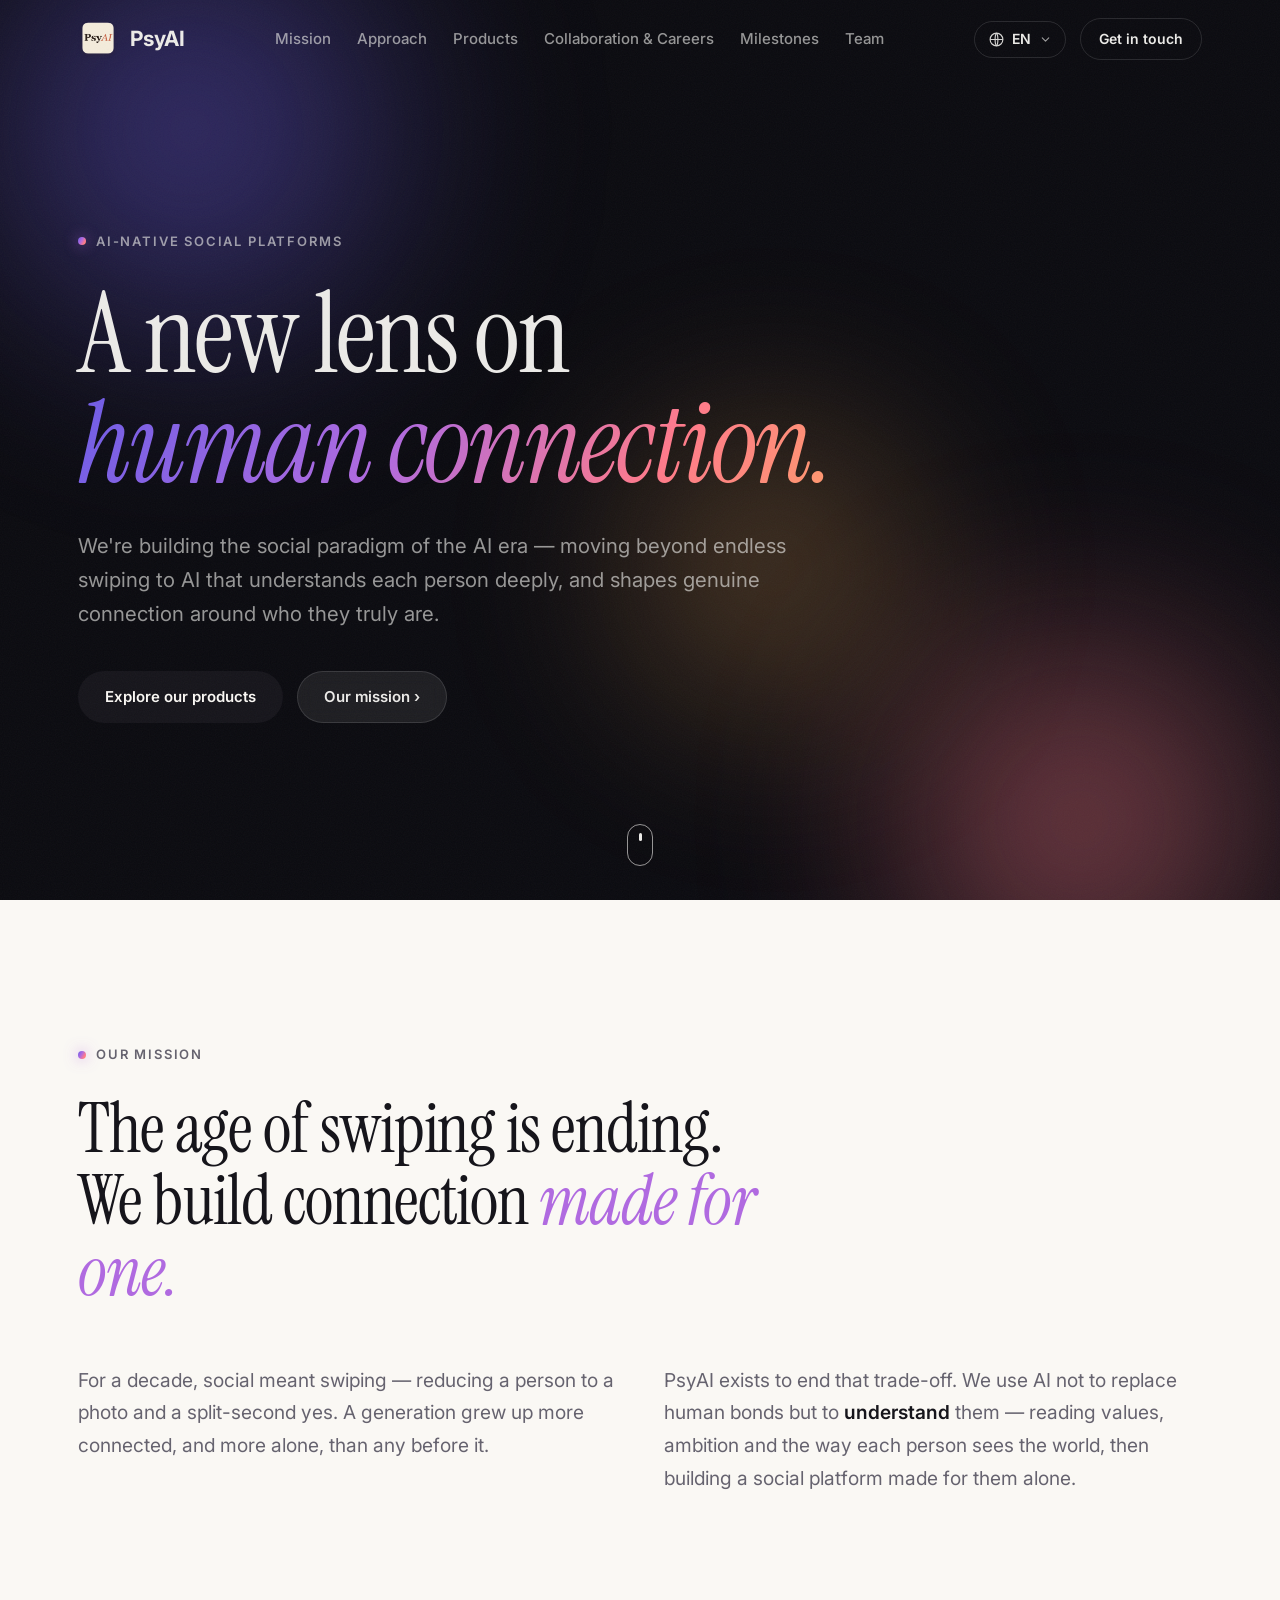
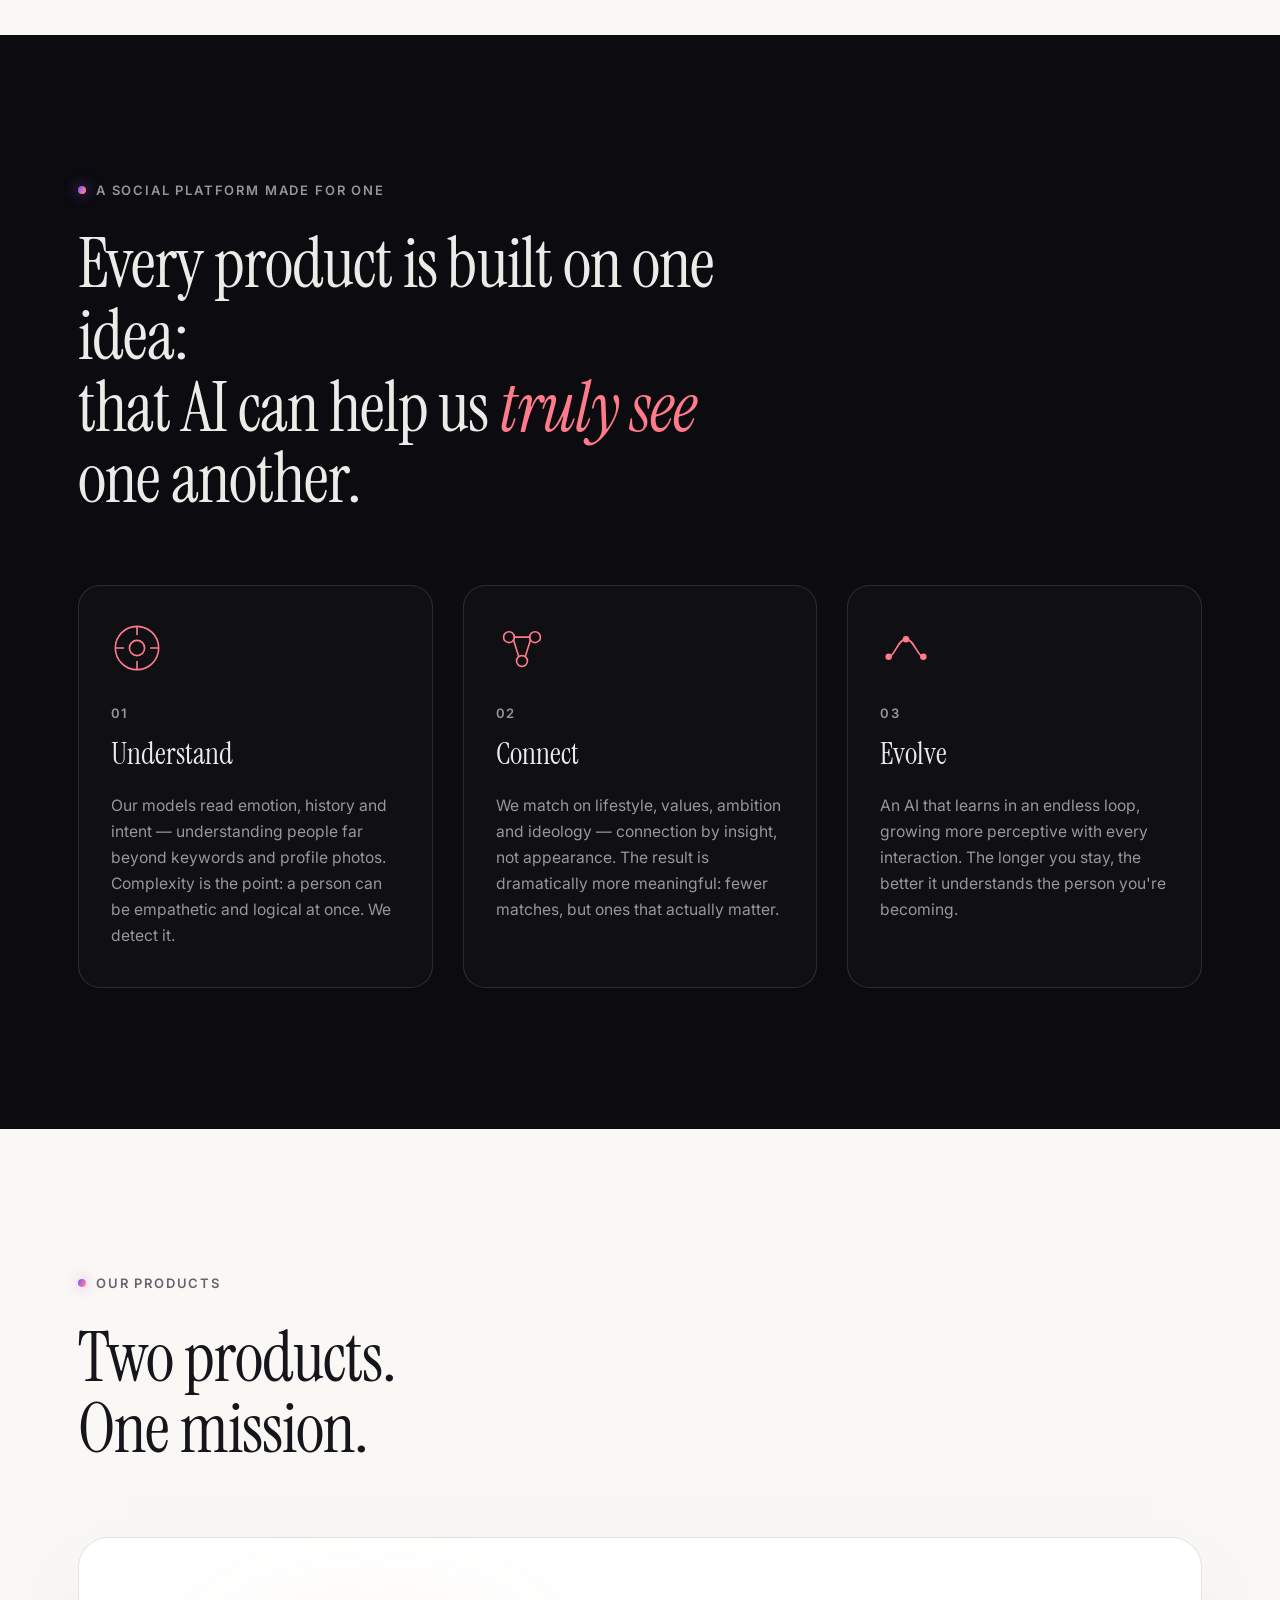
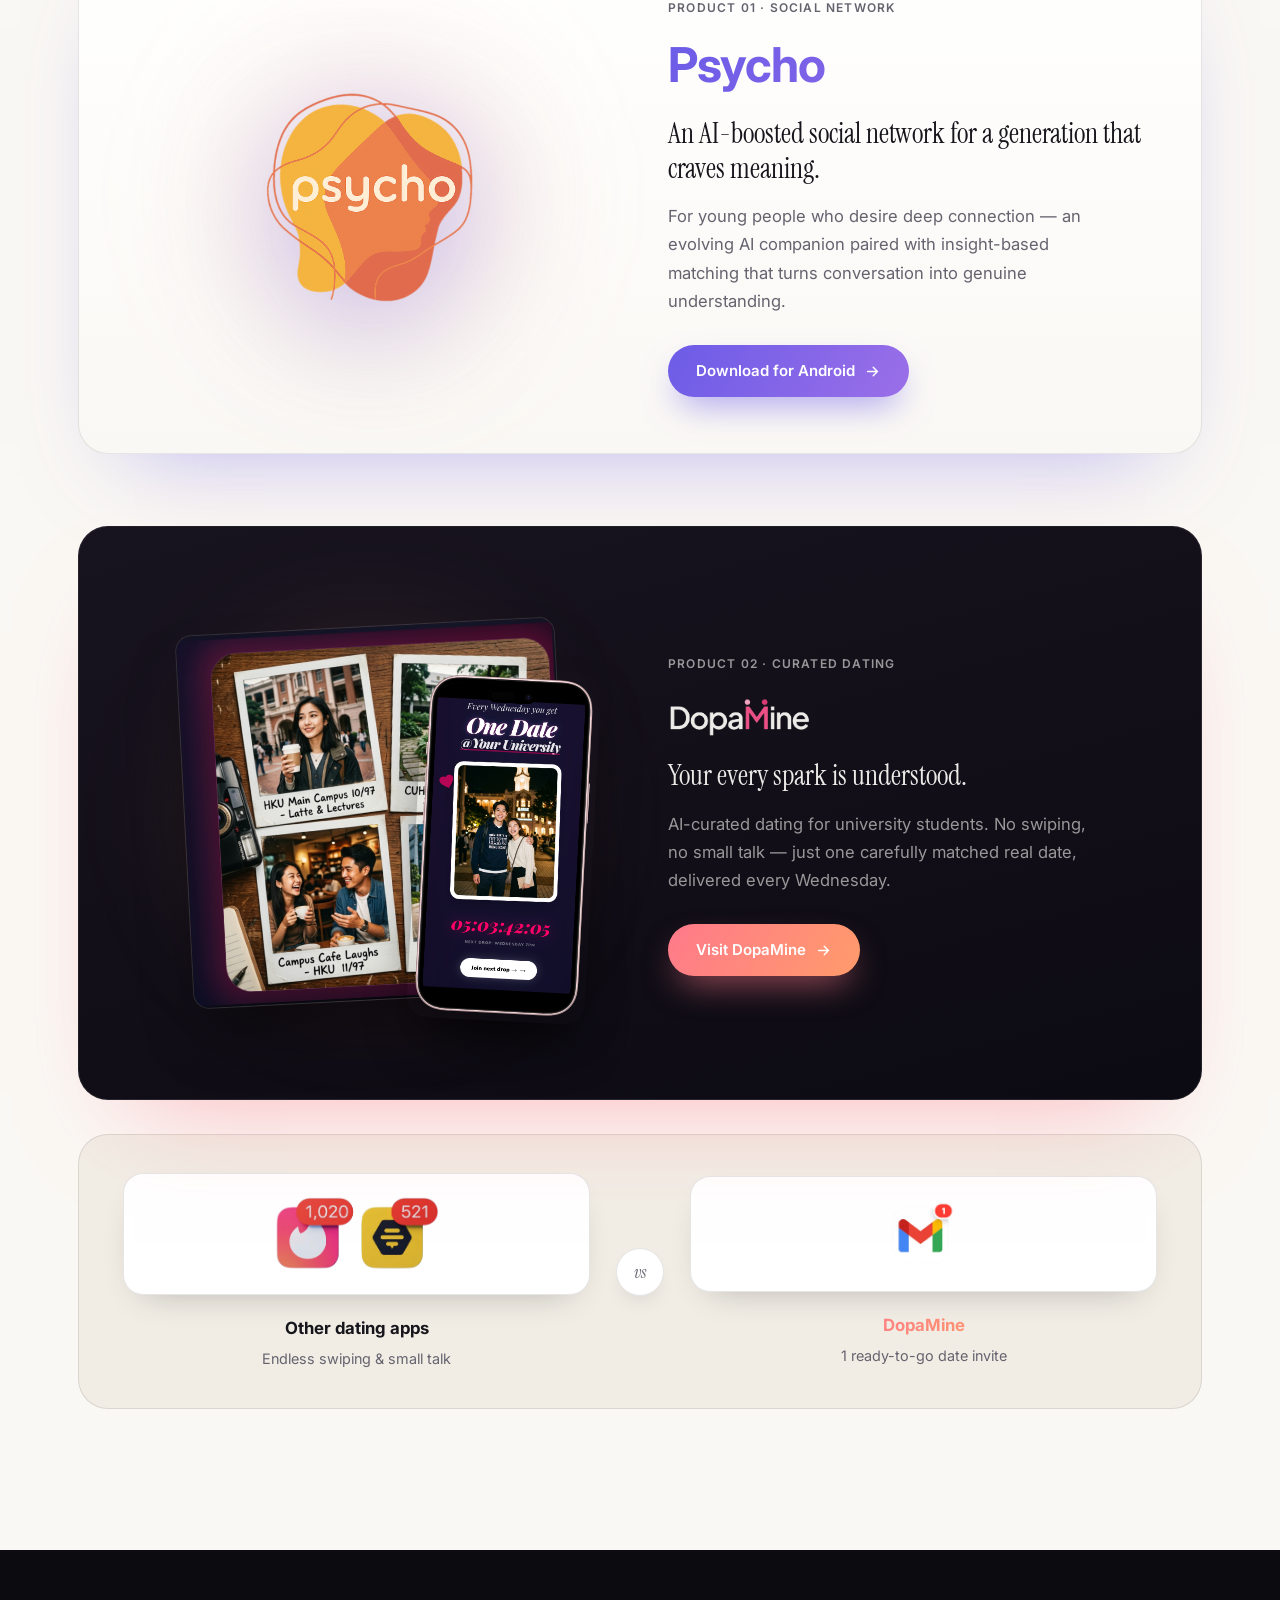
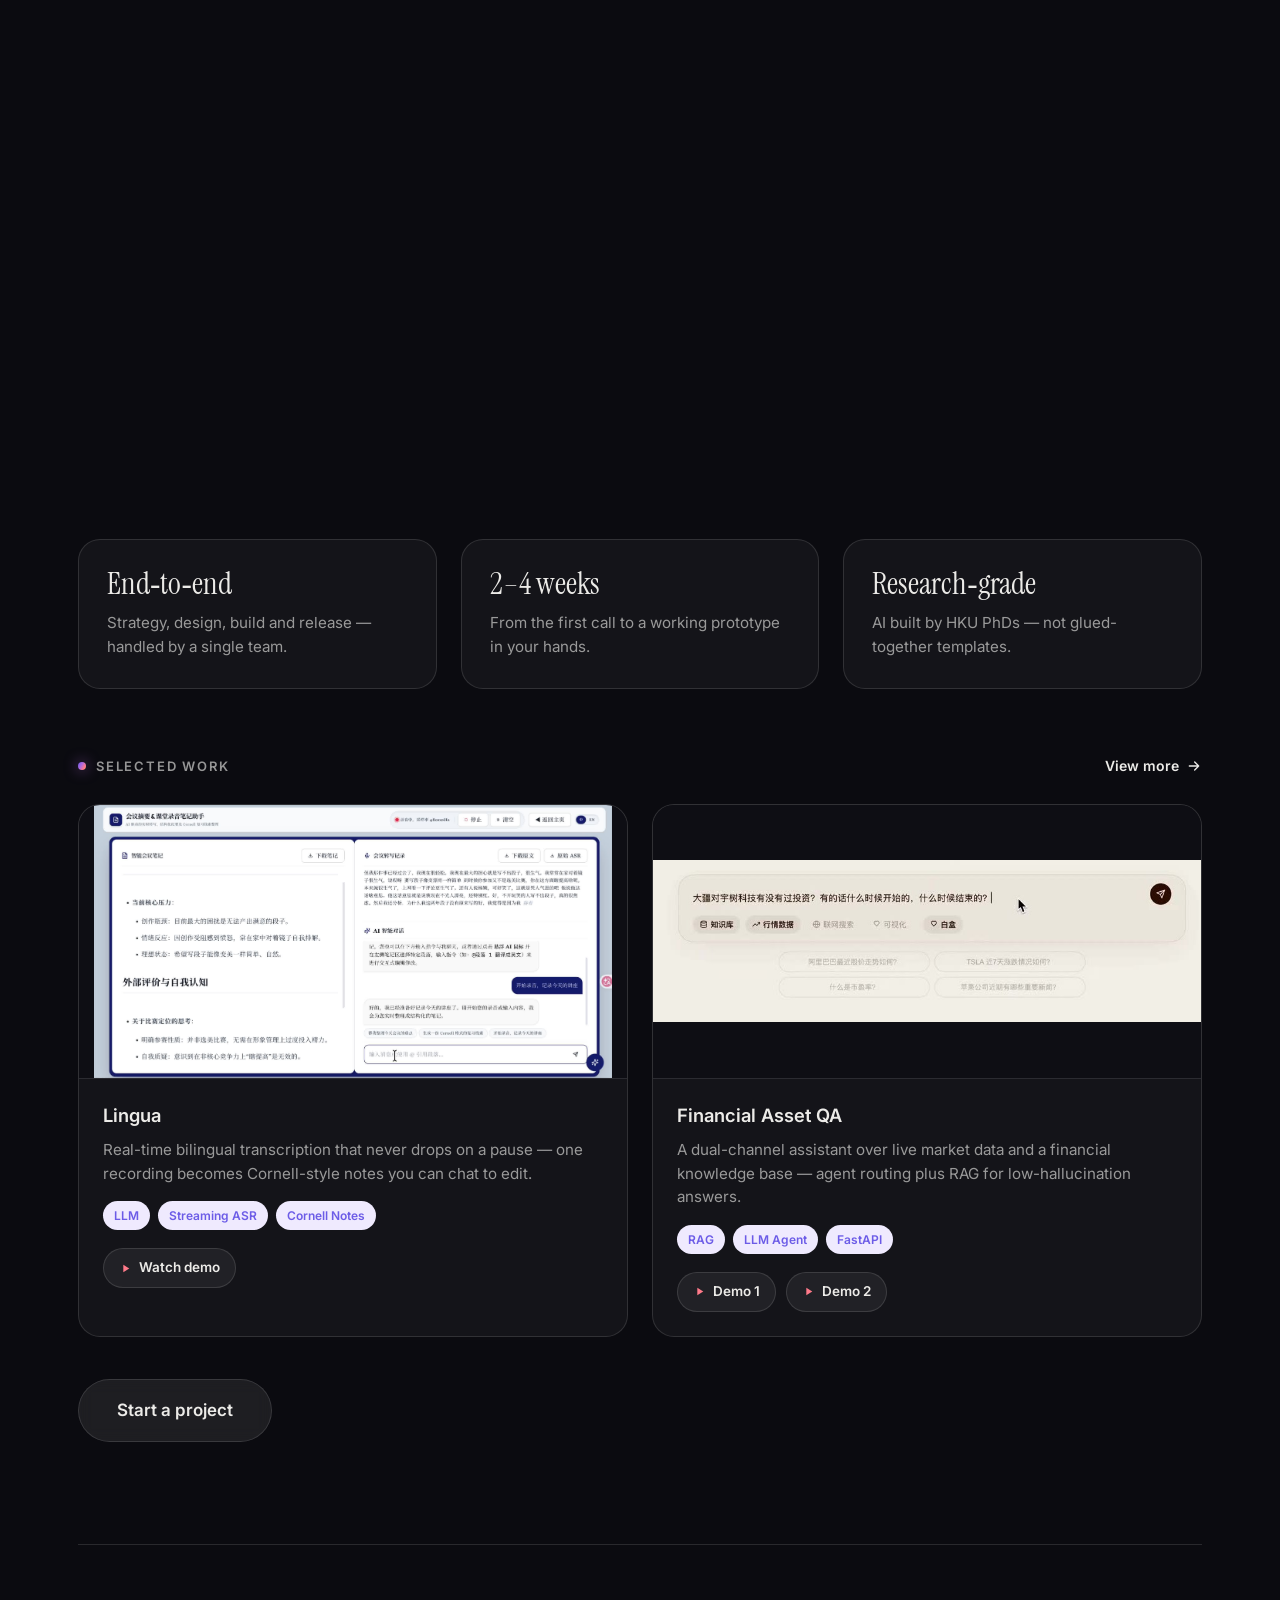
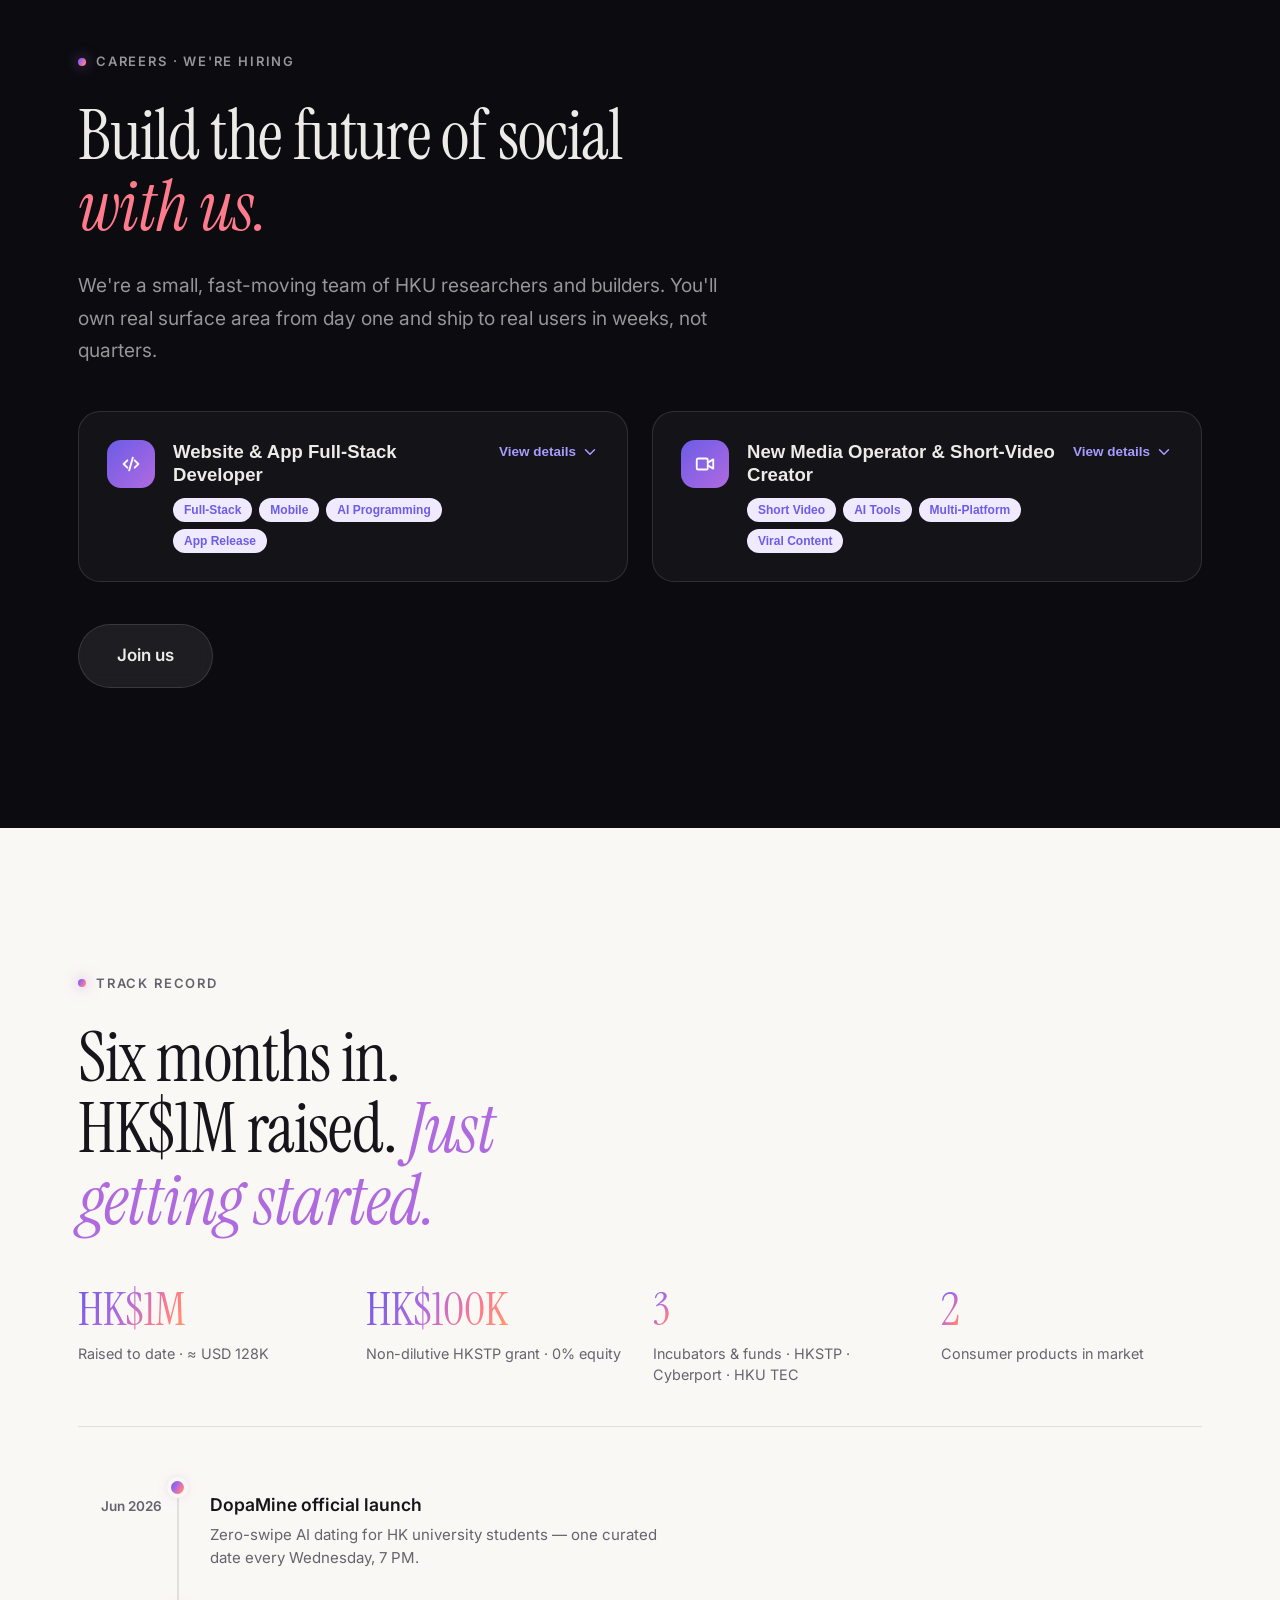
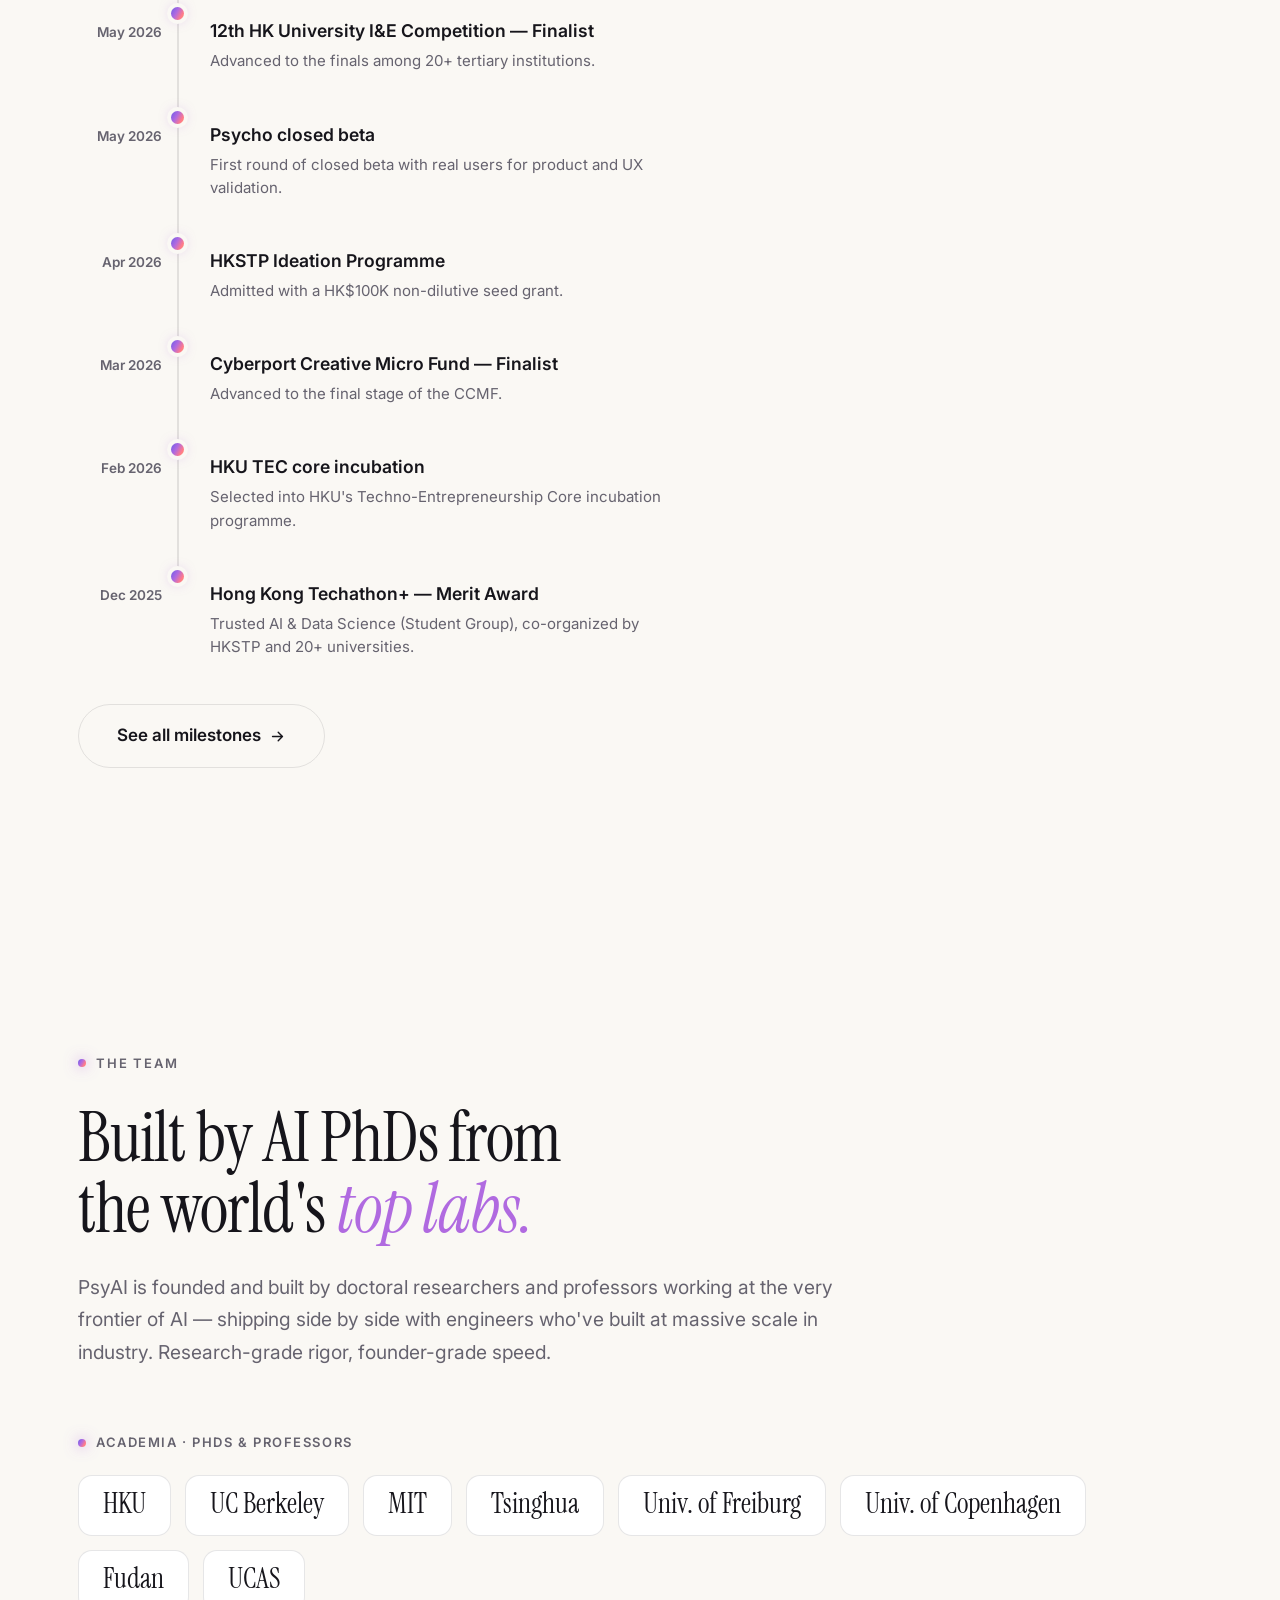
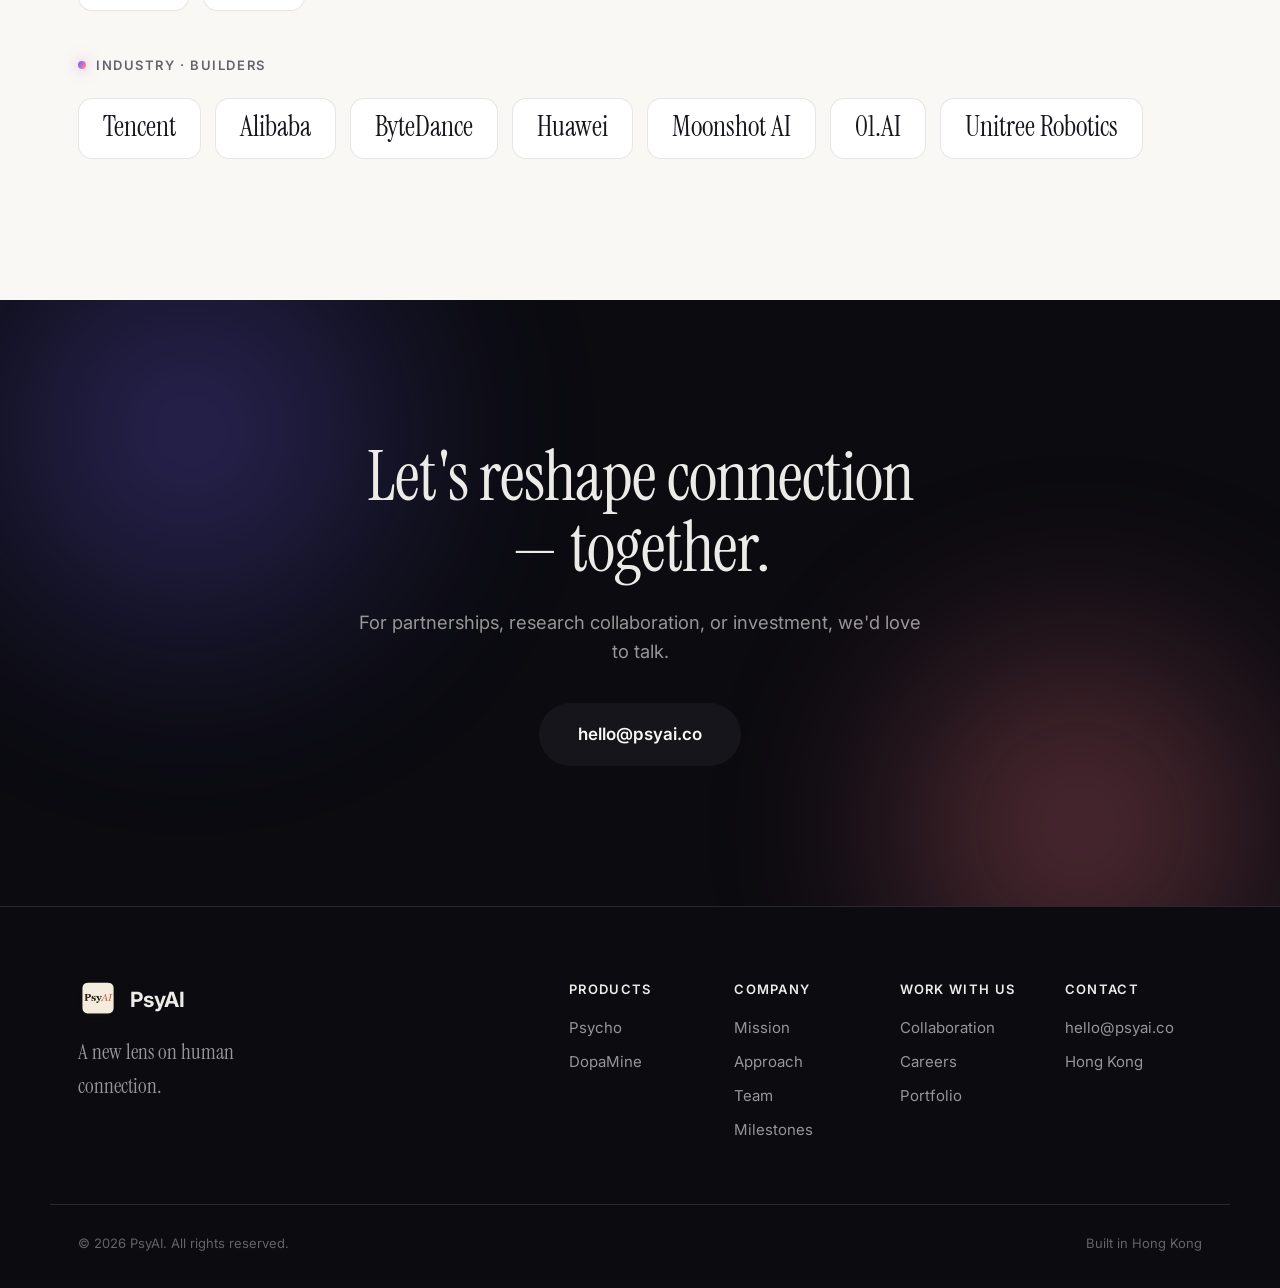
==== commit b10ffd66: "Team: add Alibaba, Huawei, Moonshot AI, 01.AI to Industry builders Co-Authored-By: Claude Opus 4.8 <" ====
--- a/index.html
+++ b/index.html
@@ -537,7 +537,11 @@
           <span class="creds__label"><span class="eyebrow__dot"></span> <span data-i18n="team.industry">Industry · Builders</span></span>
           <ul class="creds__wall">
             <li data-i18n="cred.tencent">Tencent</li>
+            <li data-i18n="cred.alibaba">Alibaba</li>
             <li data-i18n="cred.bytedance">ByteDance</li>
+            <li data-i18n="cred.huawei">Huawei</li>
+            <li data-i18n="cred.moonshot">Moonshot AI</li>
+            <li data-i18n="cred.yi">01.AI</li>
             <li data-i18n="cred.unitree">Unitree Robotics</li>
           </ul>
         </div>
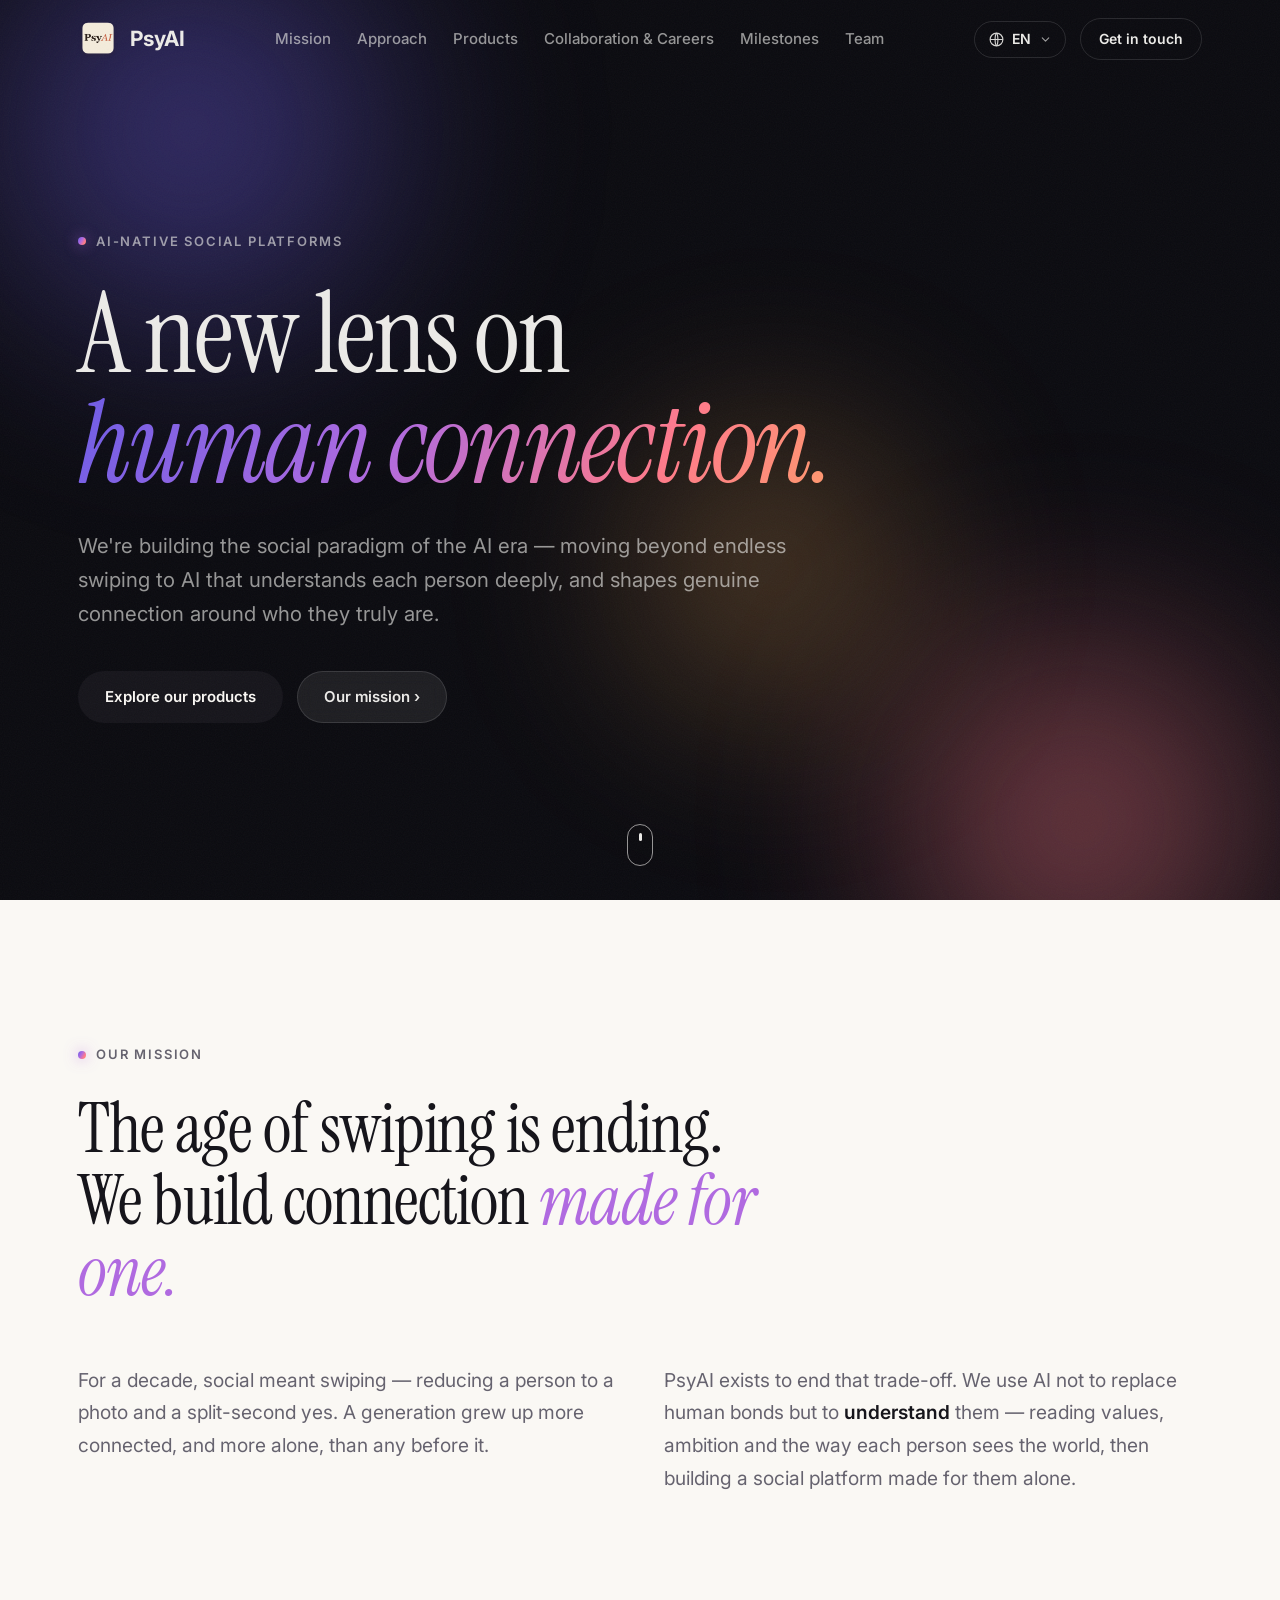
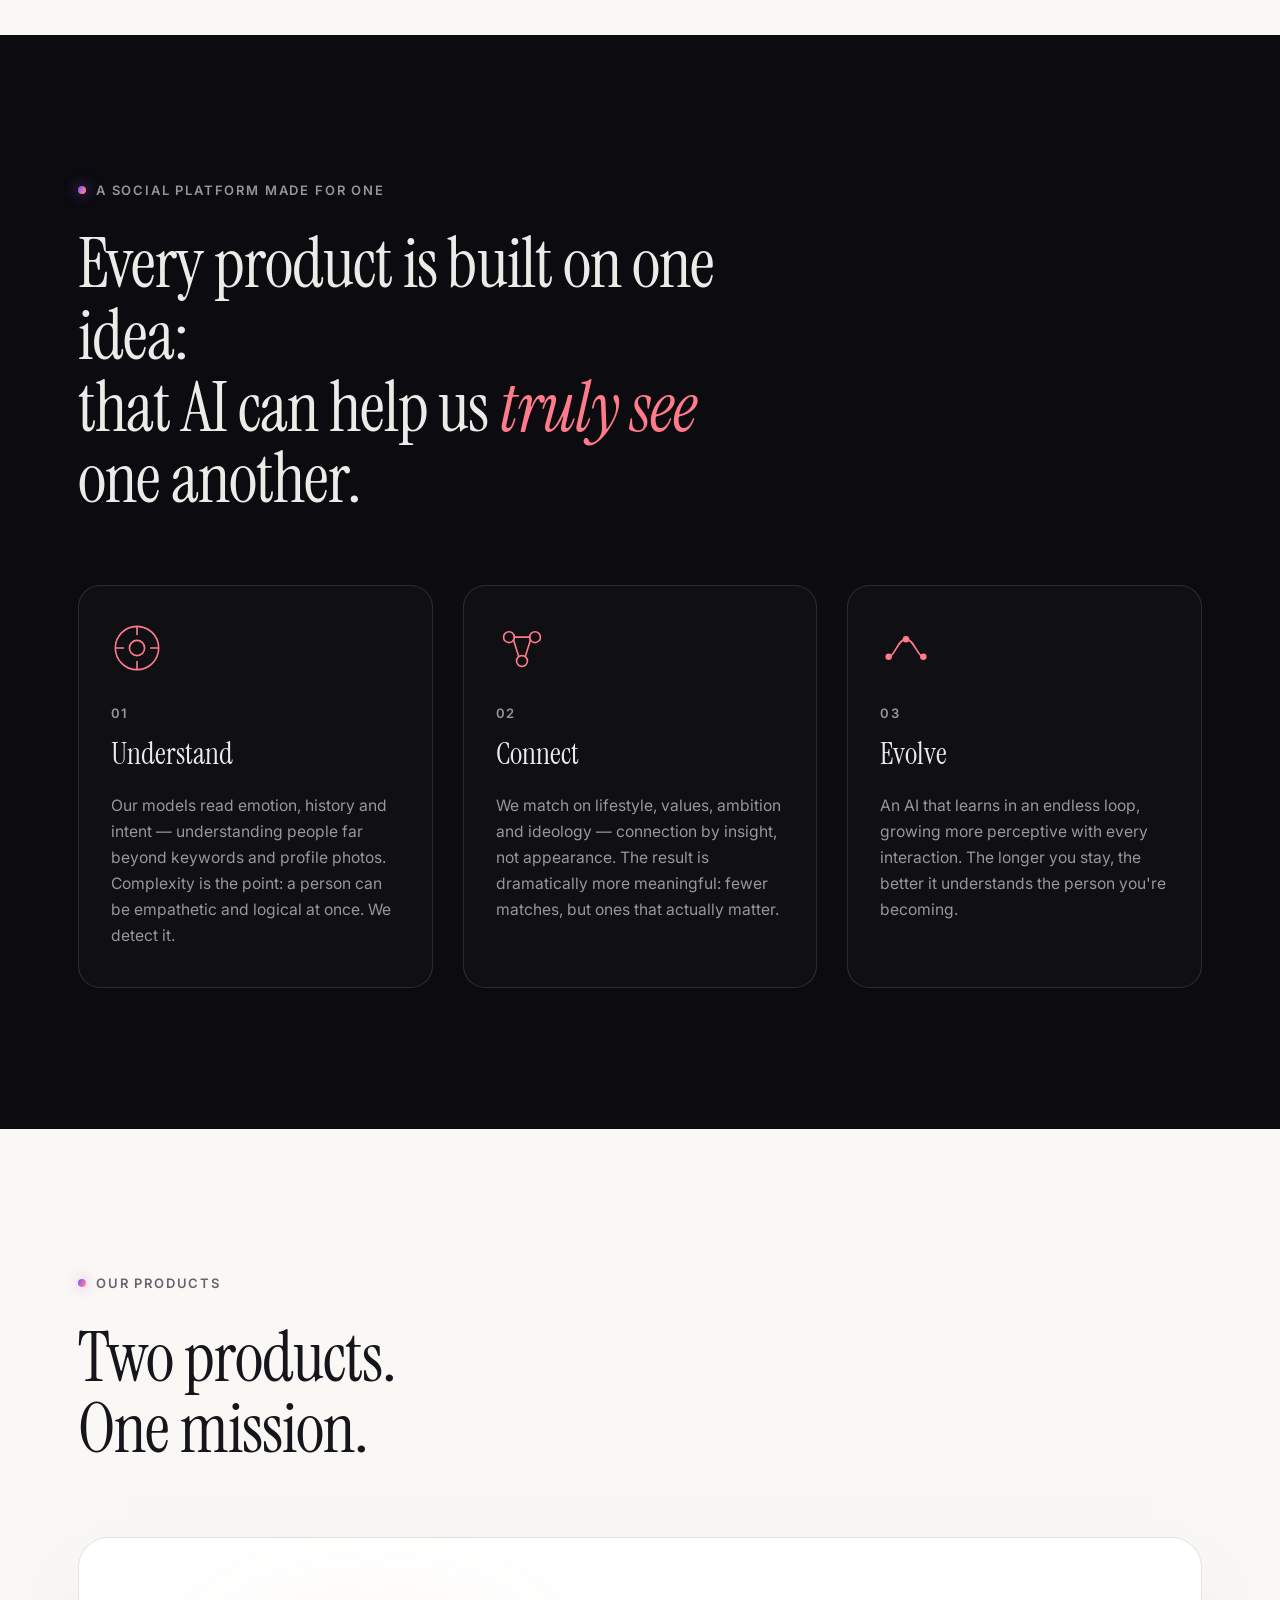
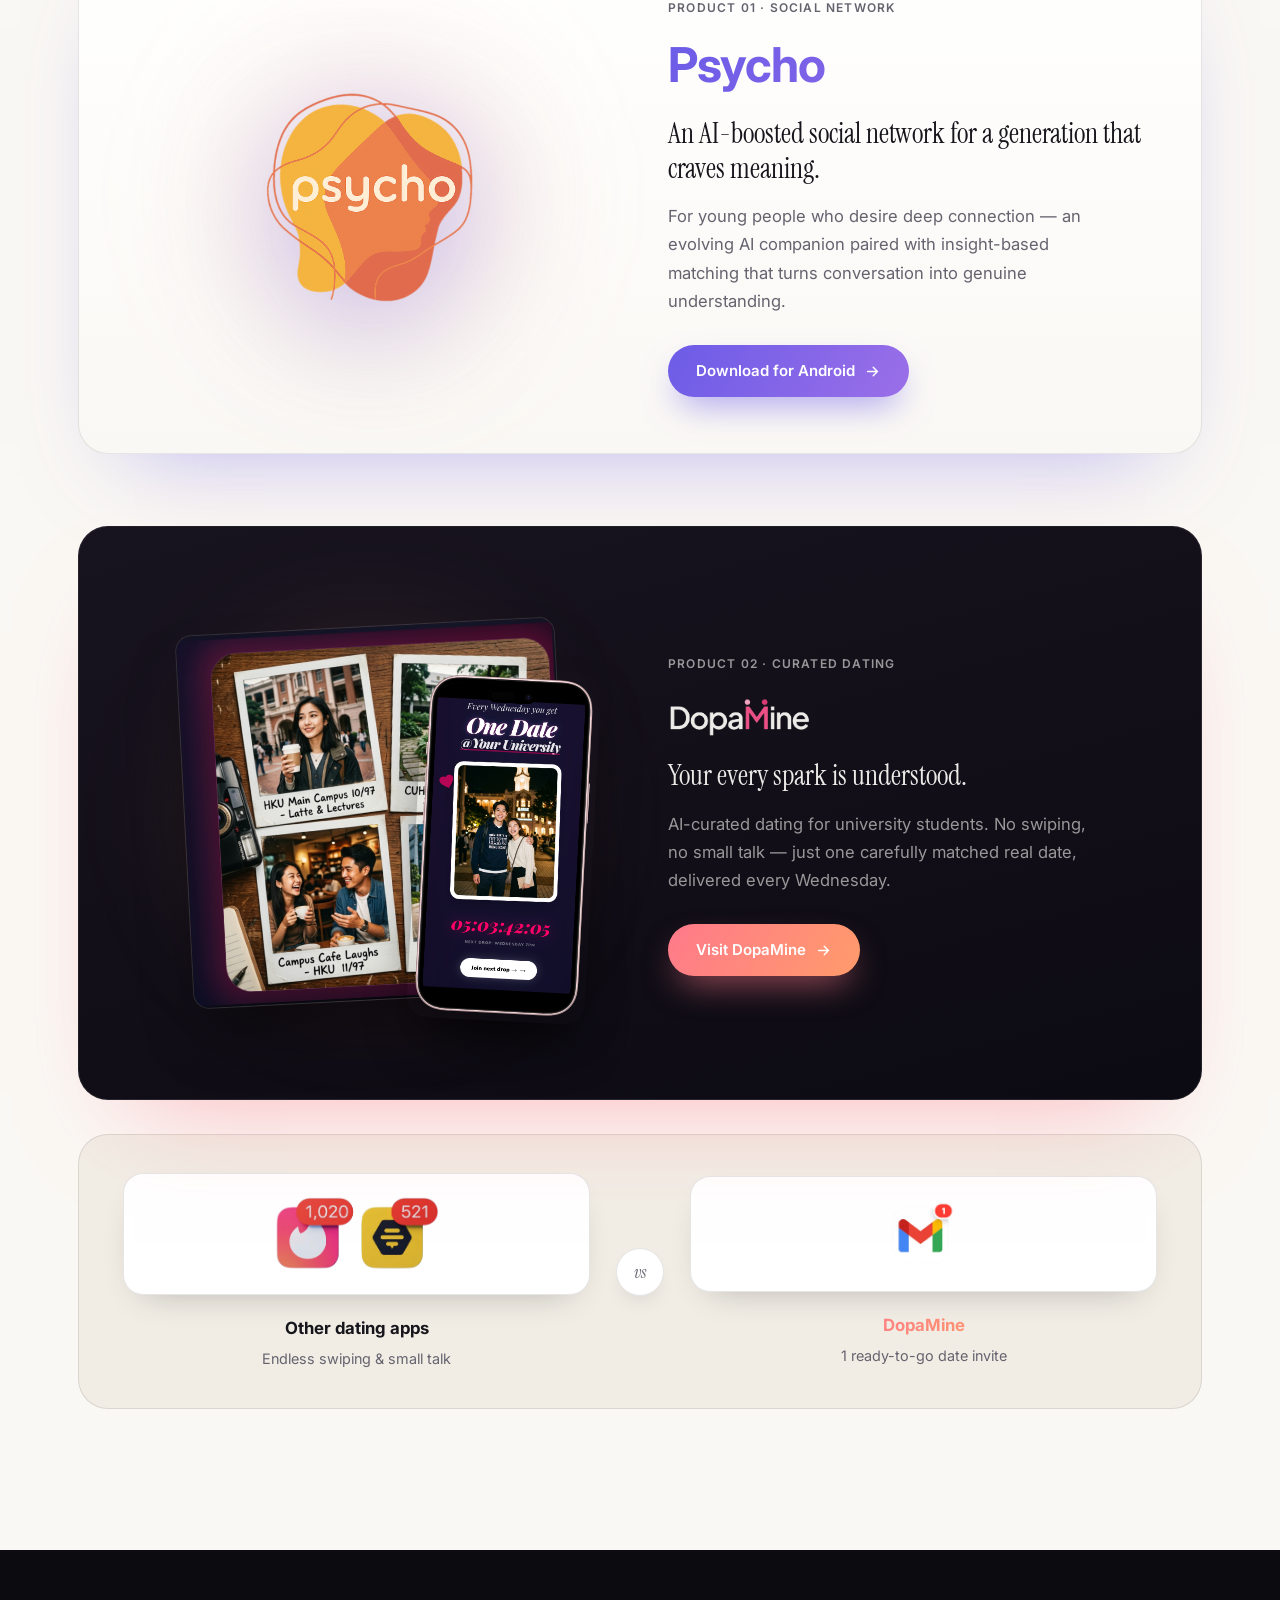
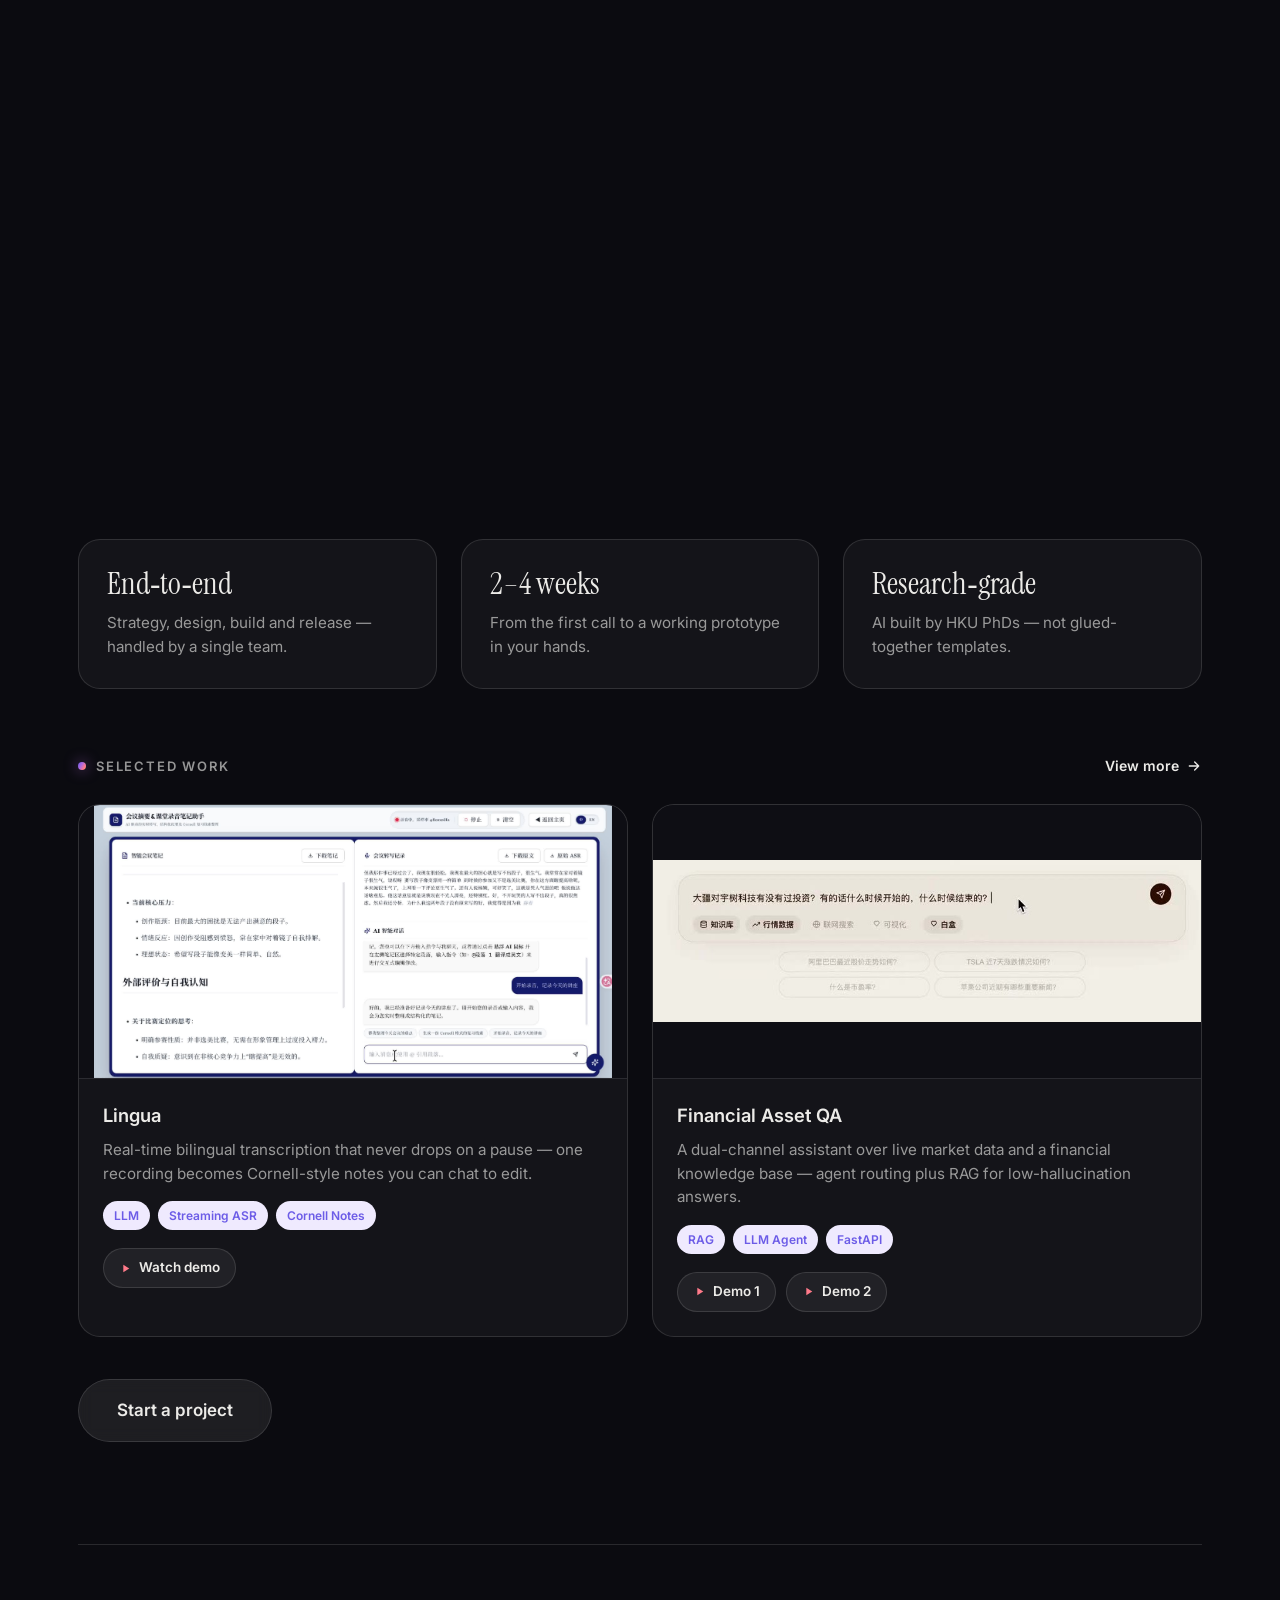
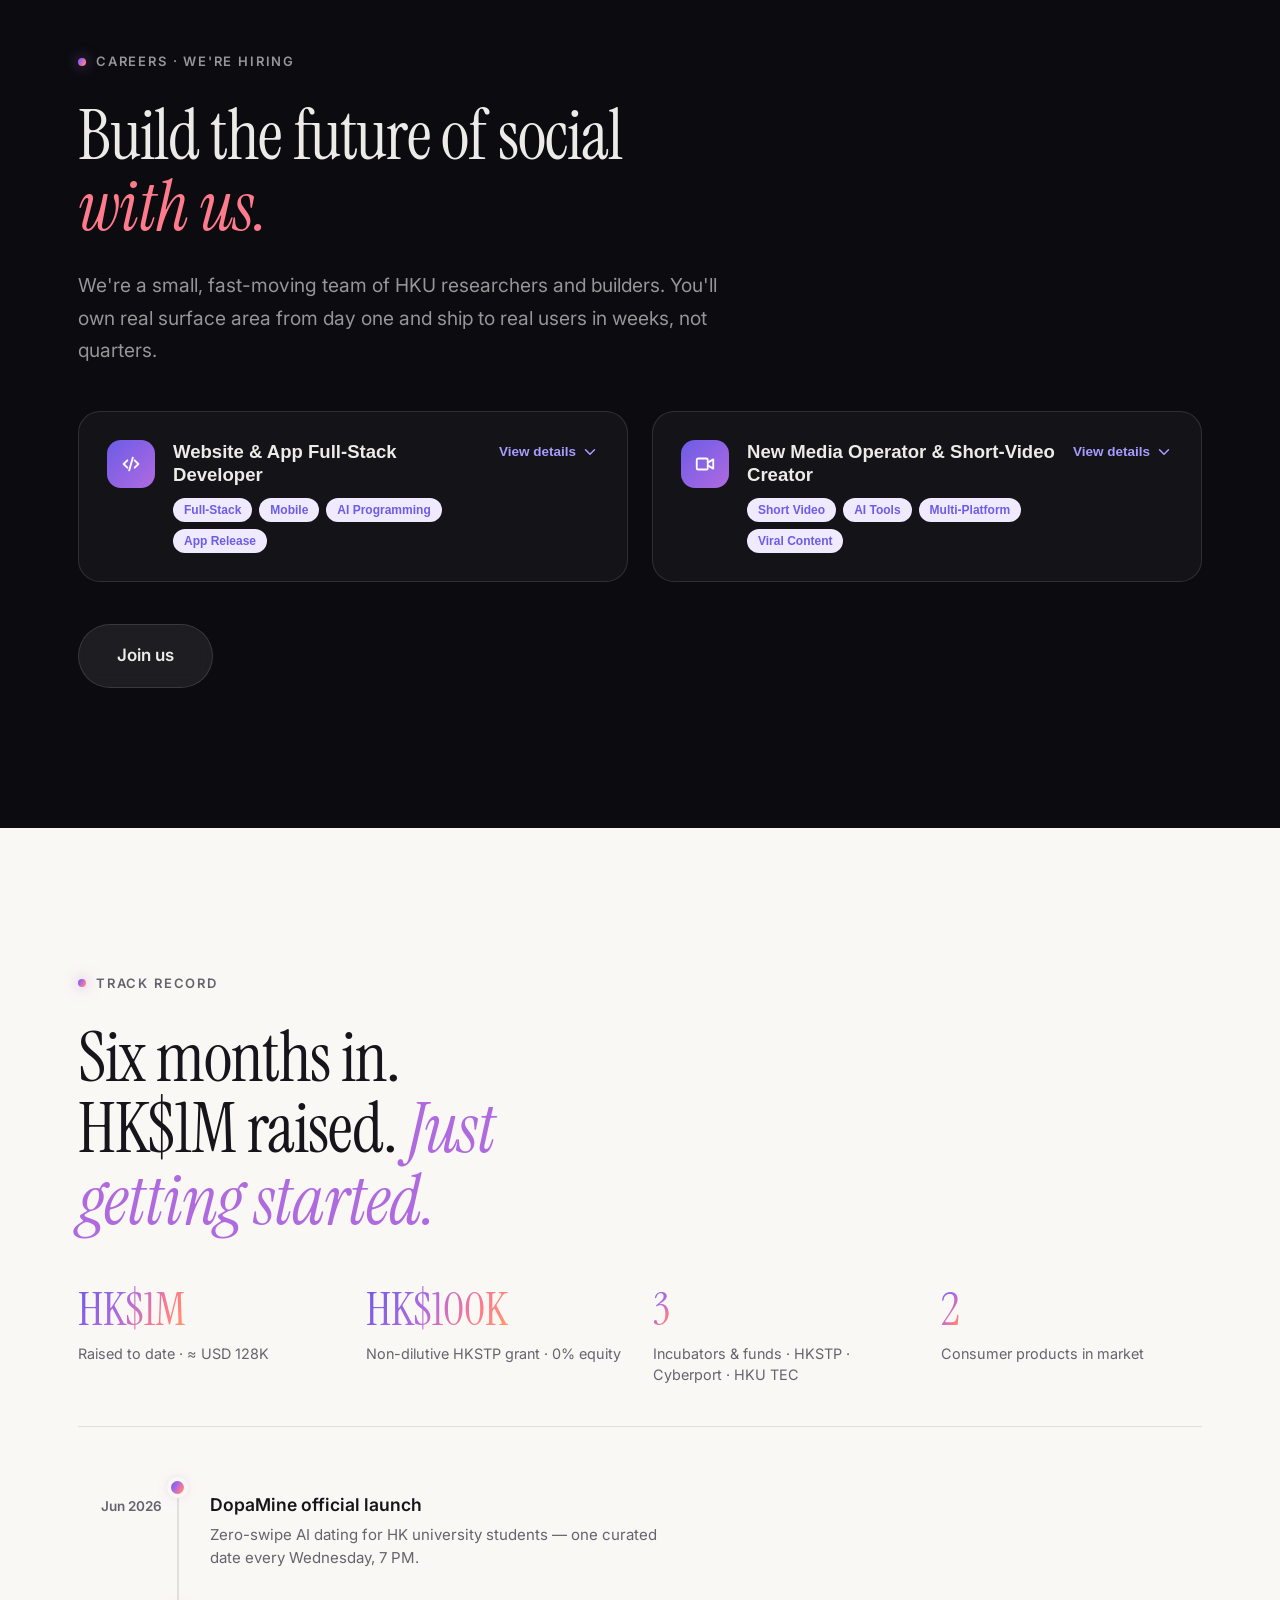
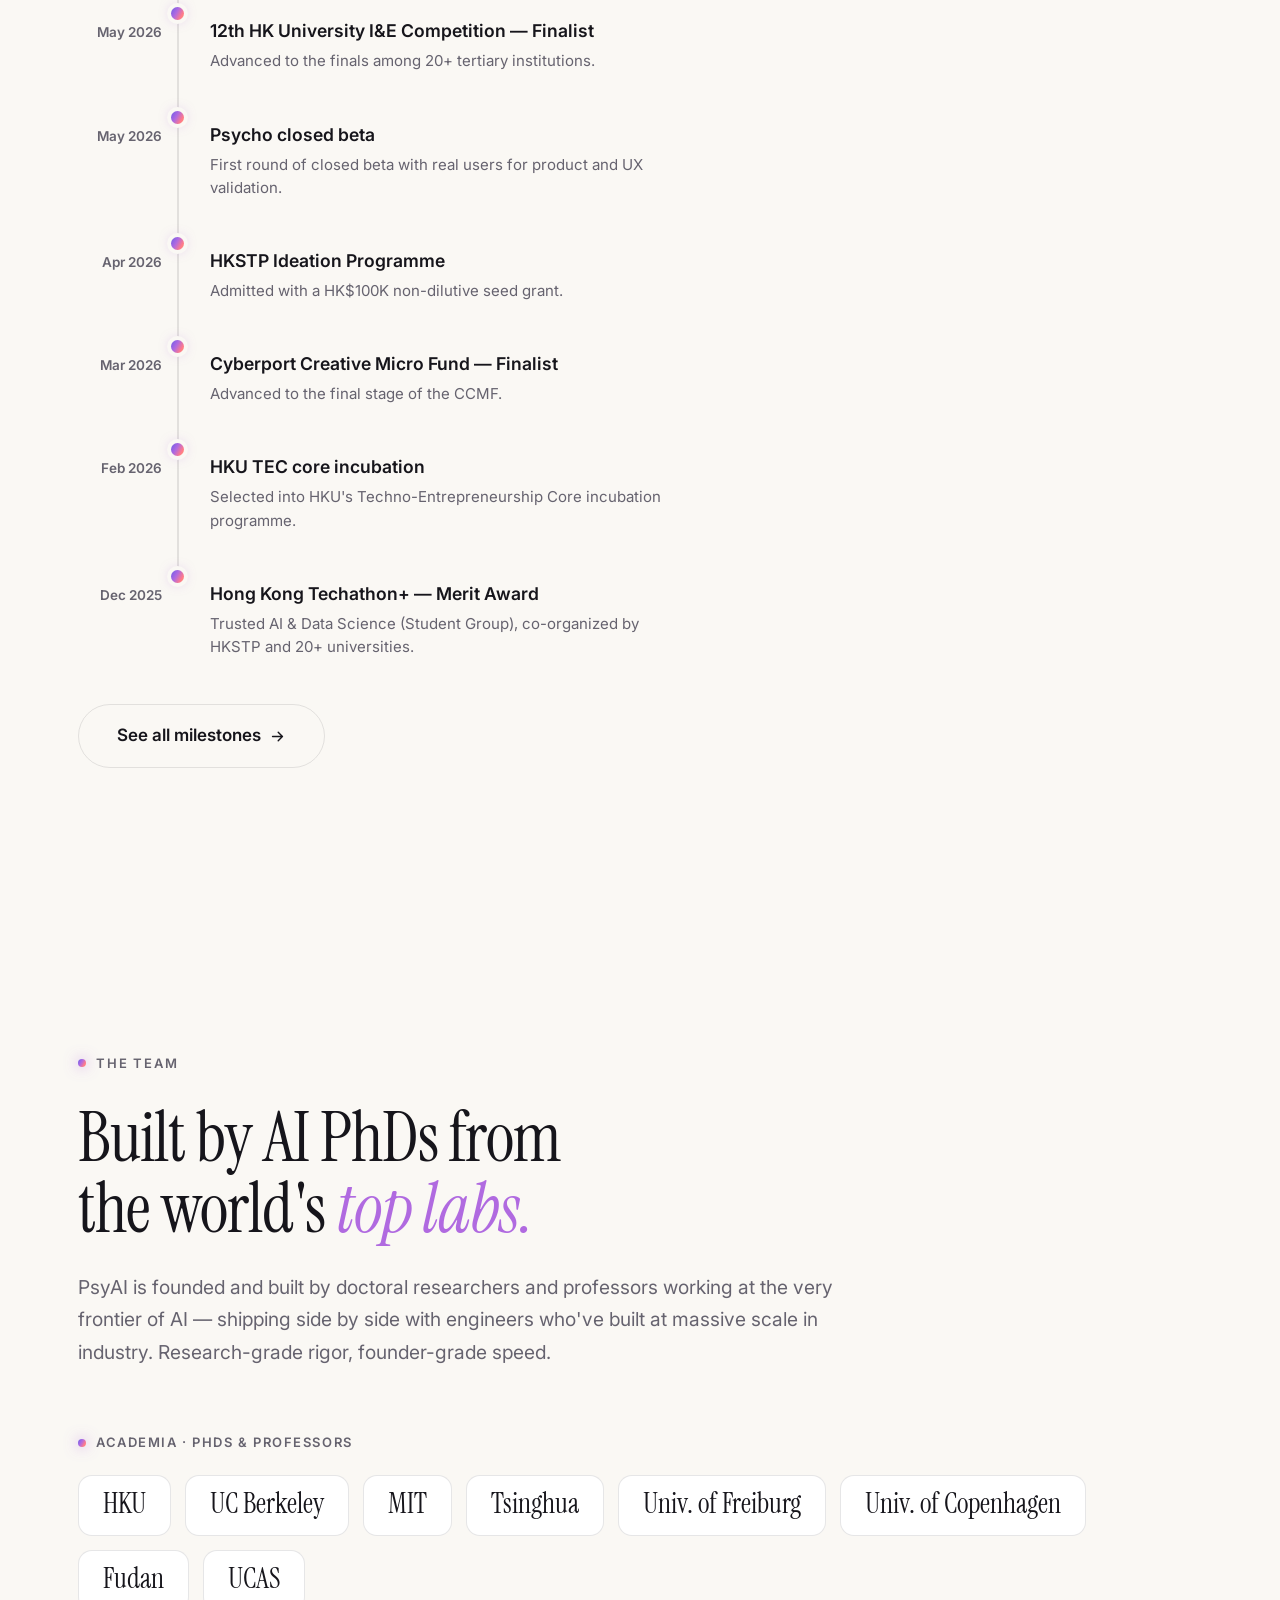
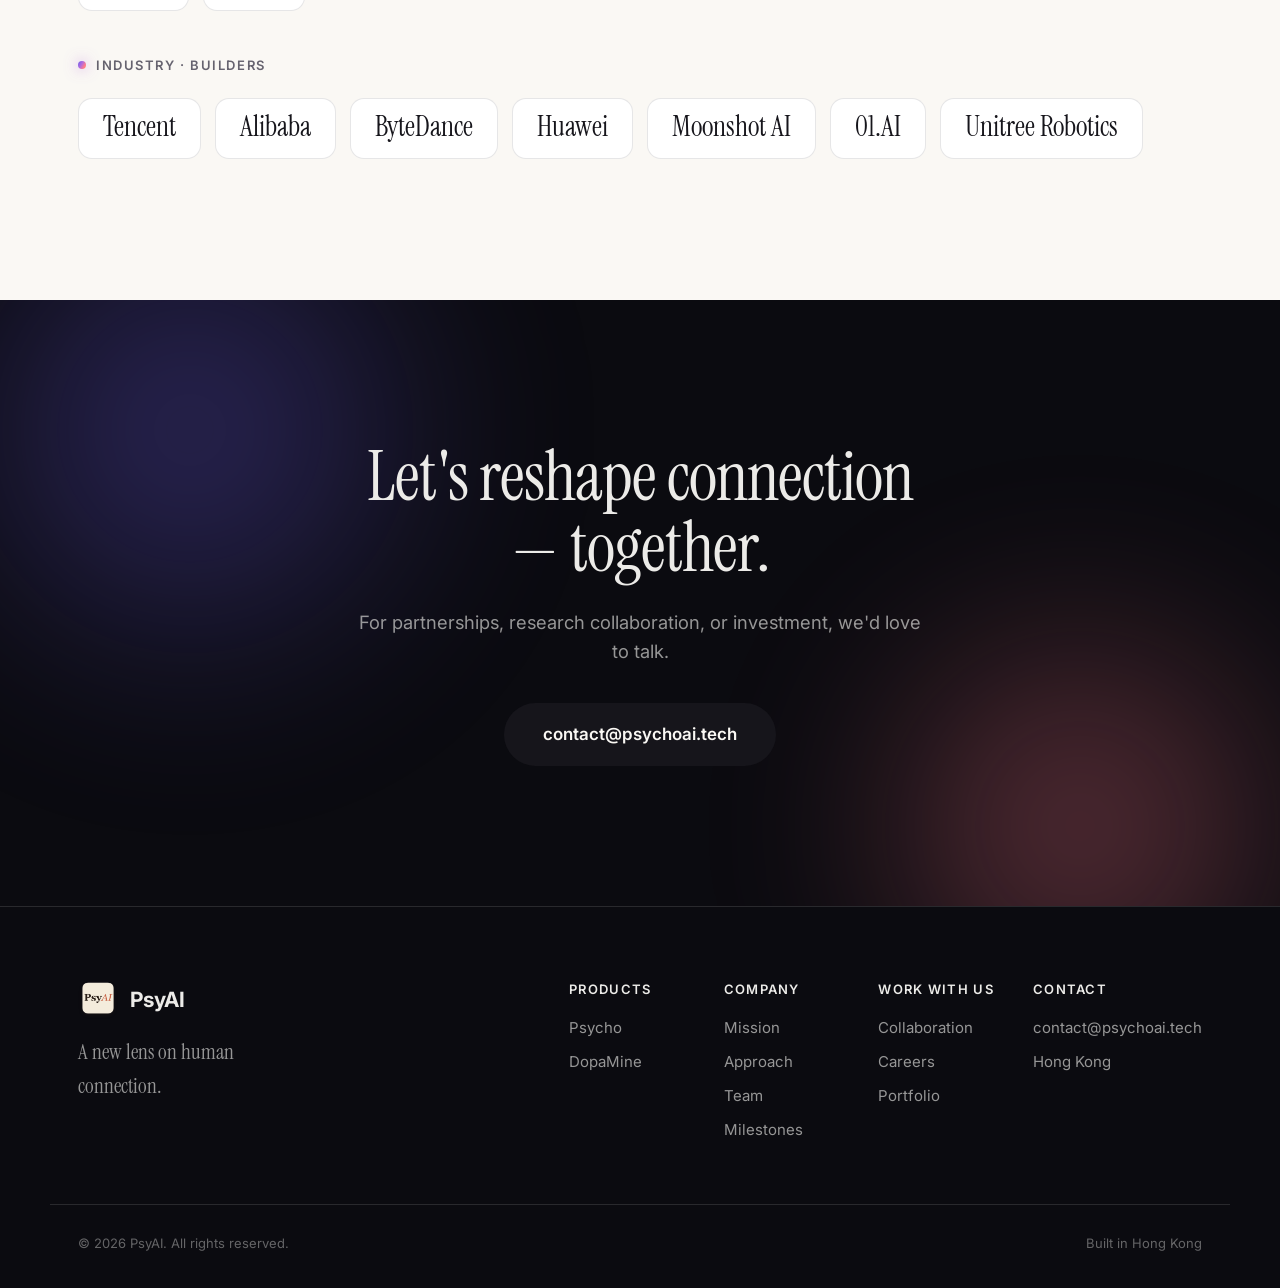
==== commit d526a870: "Contact: use contact@psychoai.tech (matches domain + email forwarding) Co-Authored-By: Claude Opus 4" ====
--- a/index.html
+++ b/index.html
@@ -558,7 +558,7 @@
     <div class="container contact__inner">
       <h2 class="display display--light contact__title" data-reveal data-i18n="contact.title">Let's reshape connection — together.</h2>
       <p class="contact__sub" data-reveal data-i18n="contact.sub">For partnerships, research collaboration, or investment, we'd love to talk.</p>
-      <a href="mailto:hello@psyai.co" class="btn btn--primary btn--lg" data-reveal>hello@psyai.co</a>
+      <a href="mailto:contact@psychoai.tech" class="btn btn--primary btn--lg" data-reveal>contact@psychoai.tech</a>
     </div>
   </section>
 
@@ -595,7 +595,7 @@
       </div>
       <div class="footer__col">
         <h4 data-i18n="footer.h.contact">Contact</h4>
-        <a href="mailto:hello@psyai.co">hello@psyai.co</a>
+        <a href="mailto:contact@psychoai.tech">contact@psychoai.tech</a>
         <span data-i18n="footer.hk">Hong Kong</span>
       </div>
     </div>
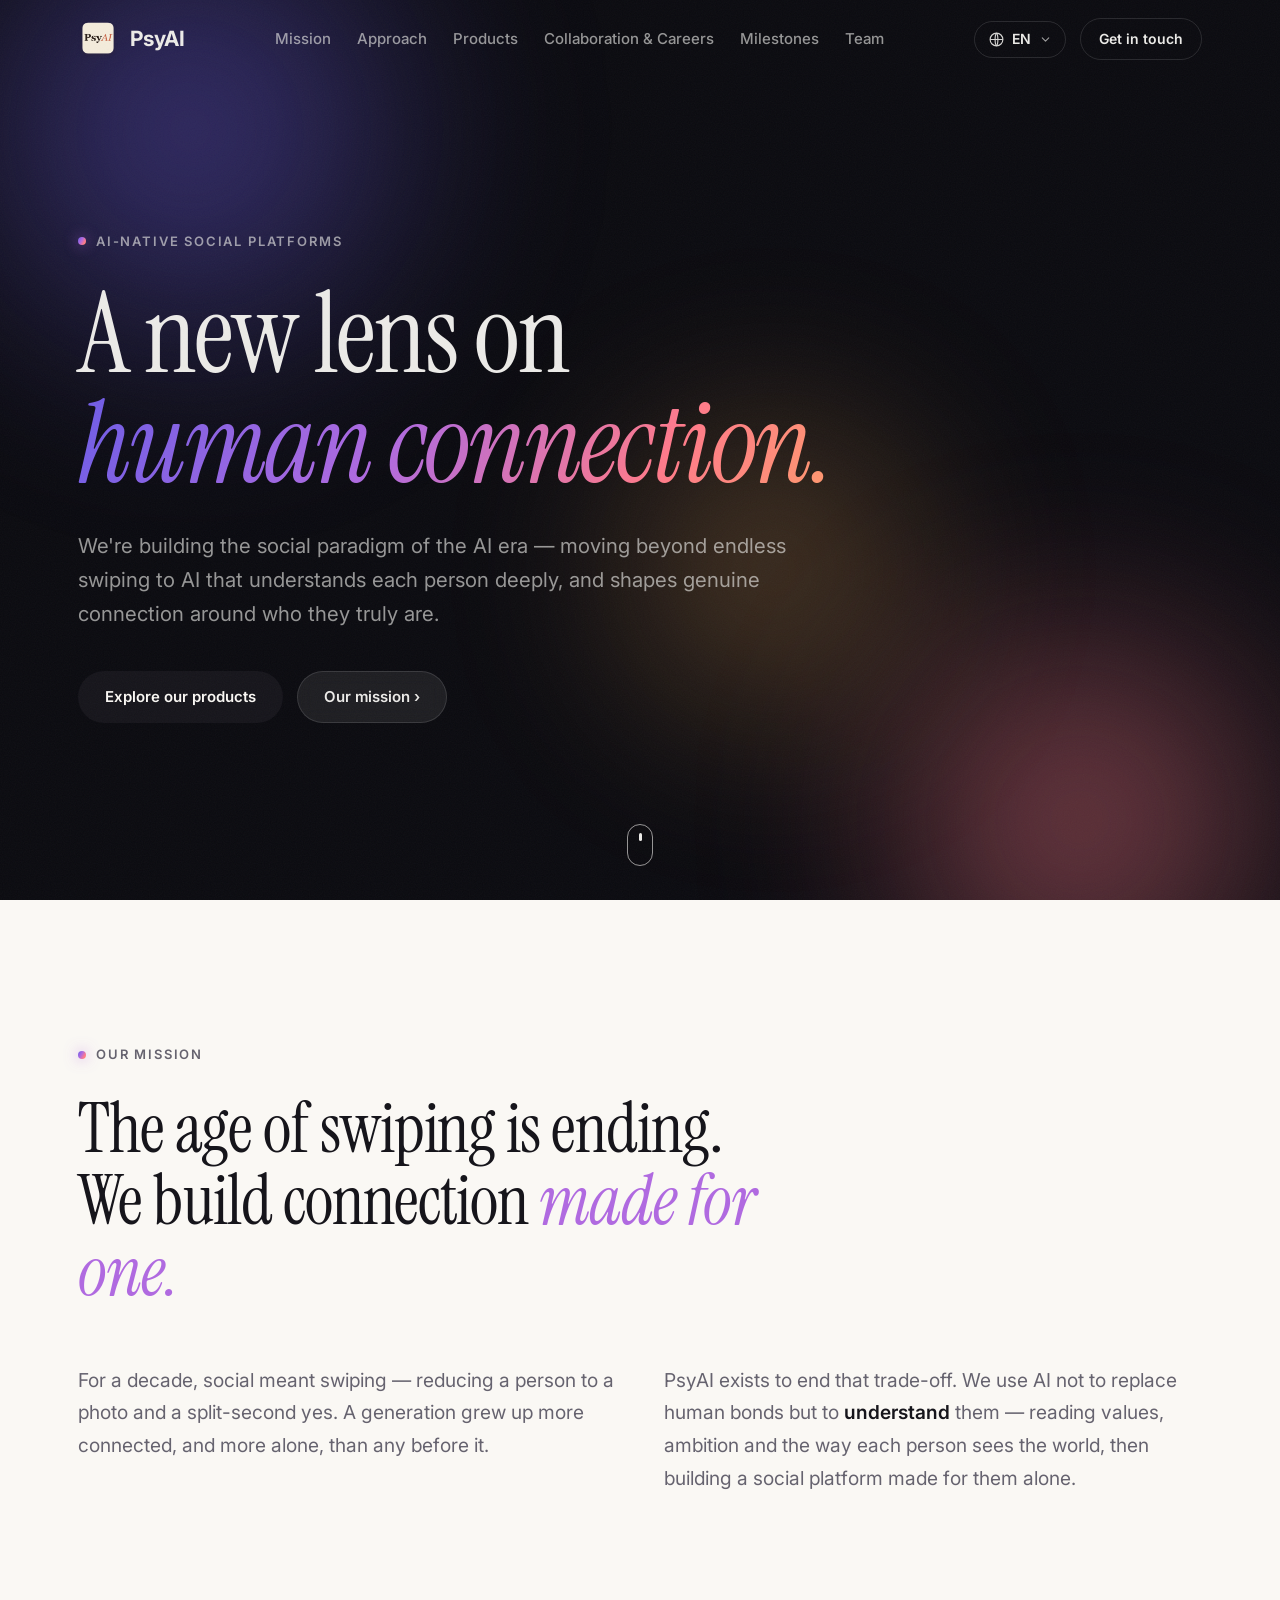
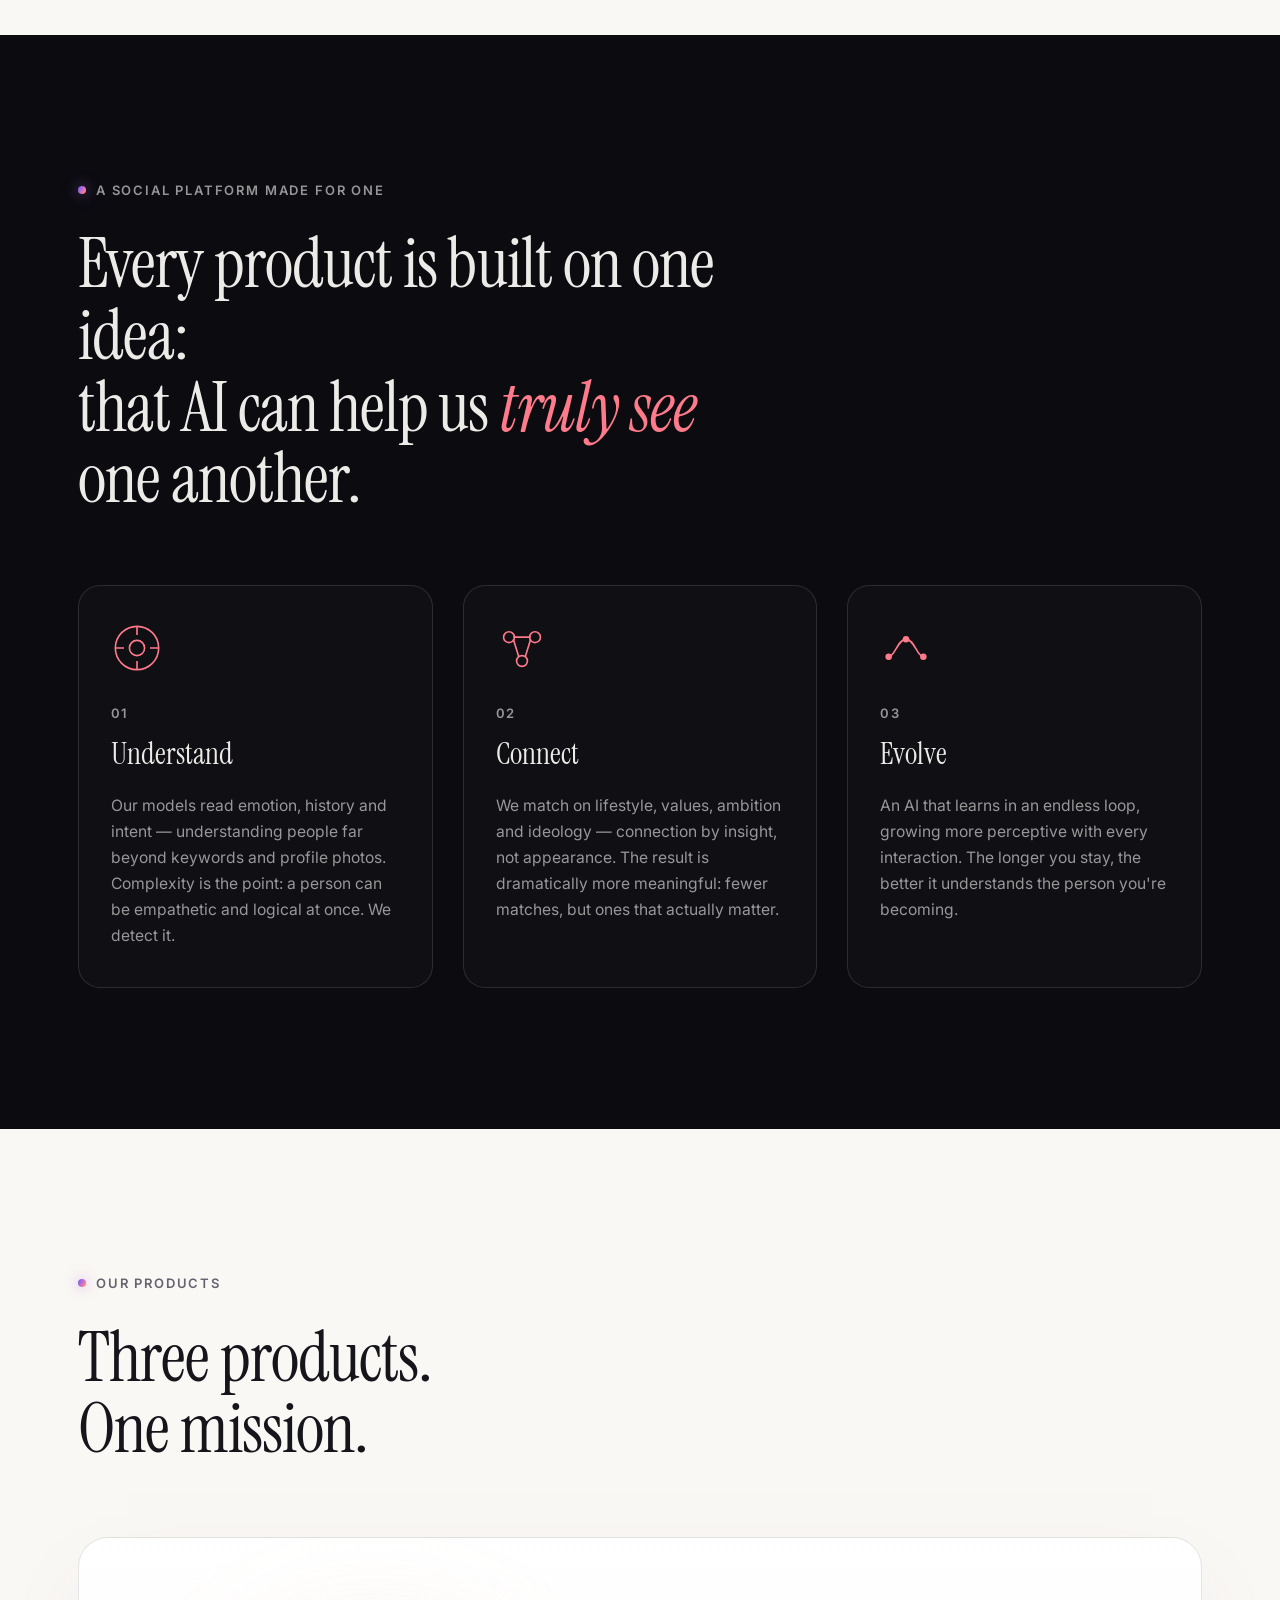
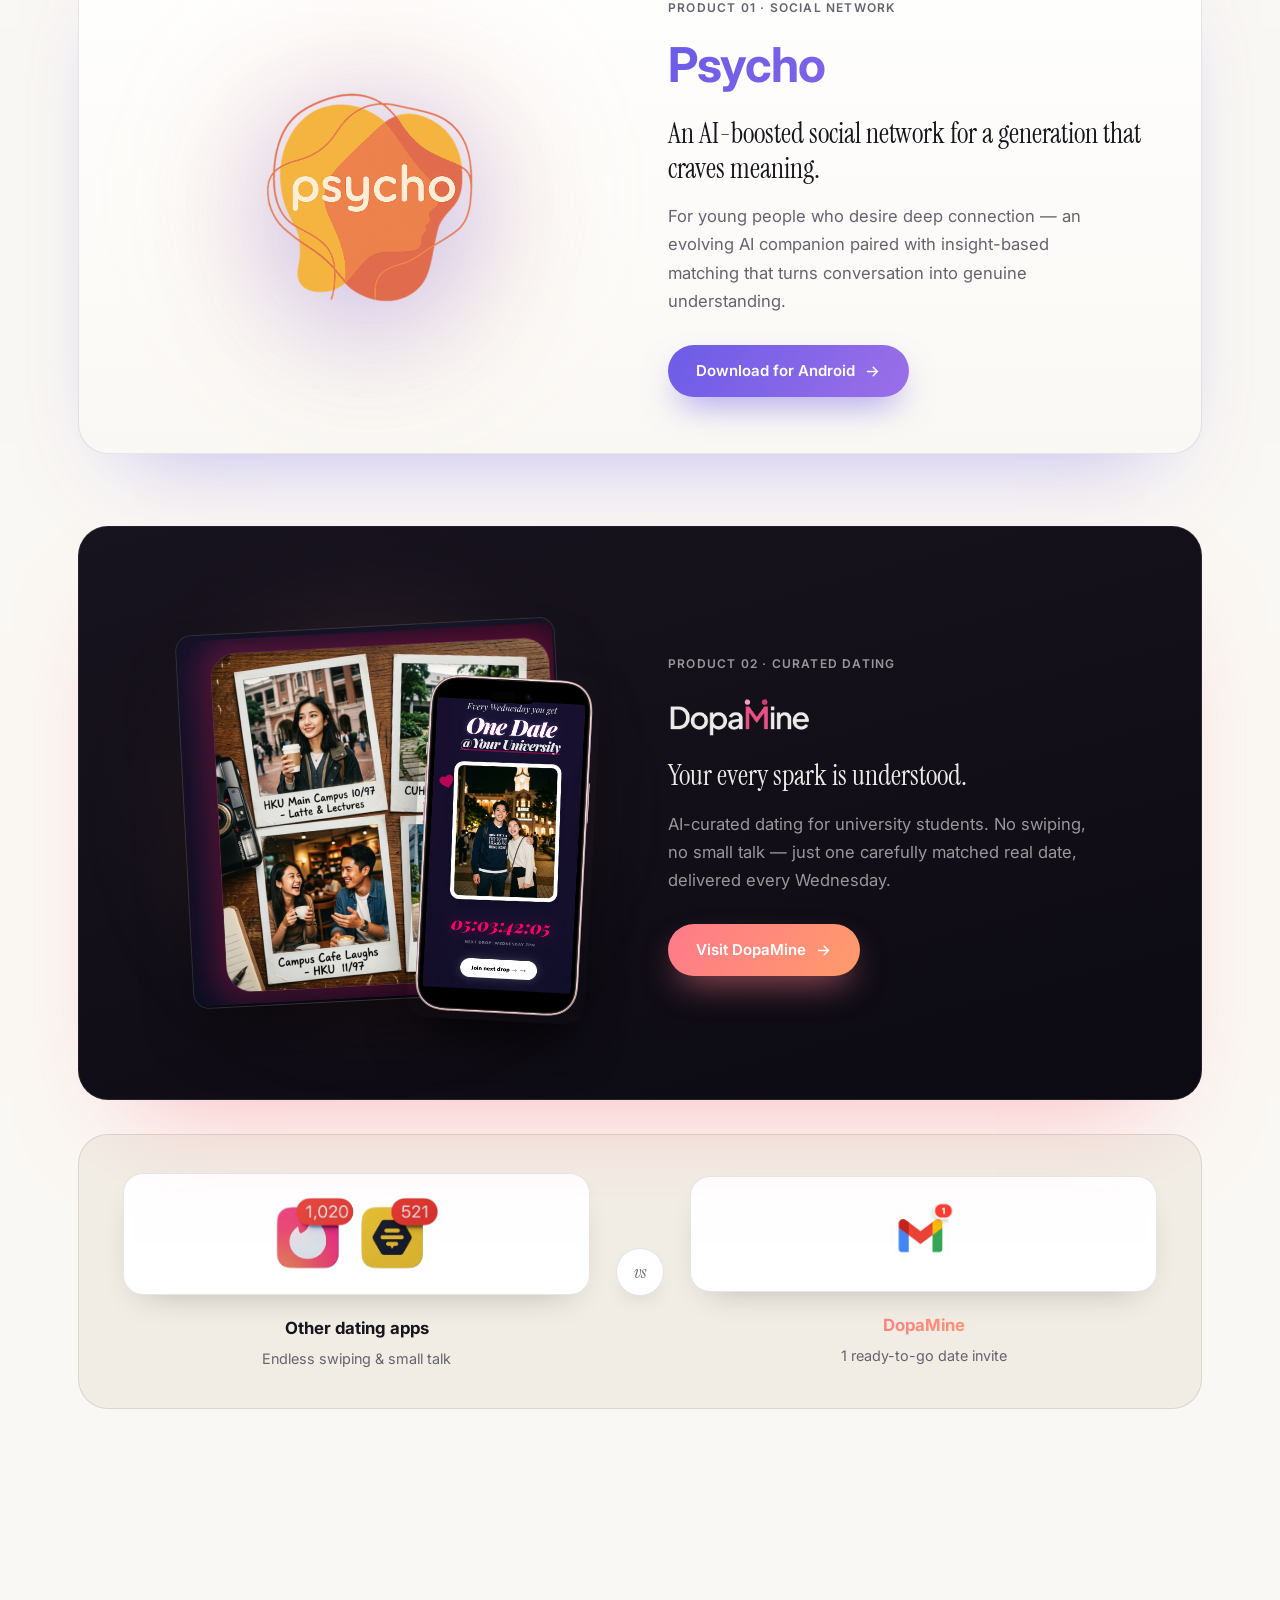
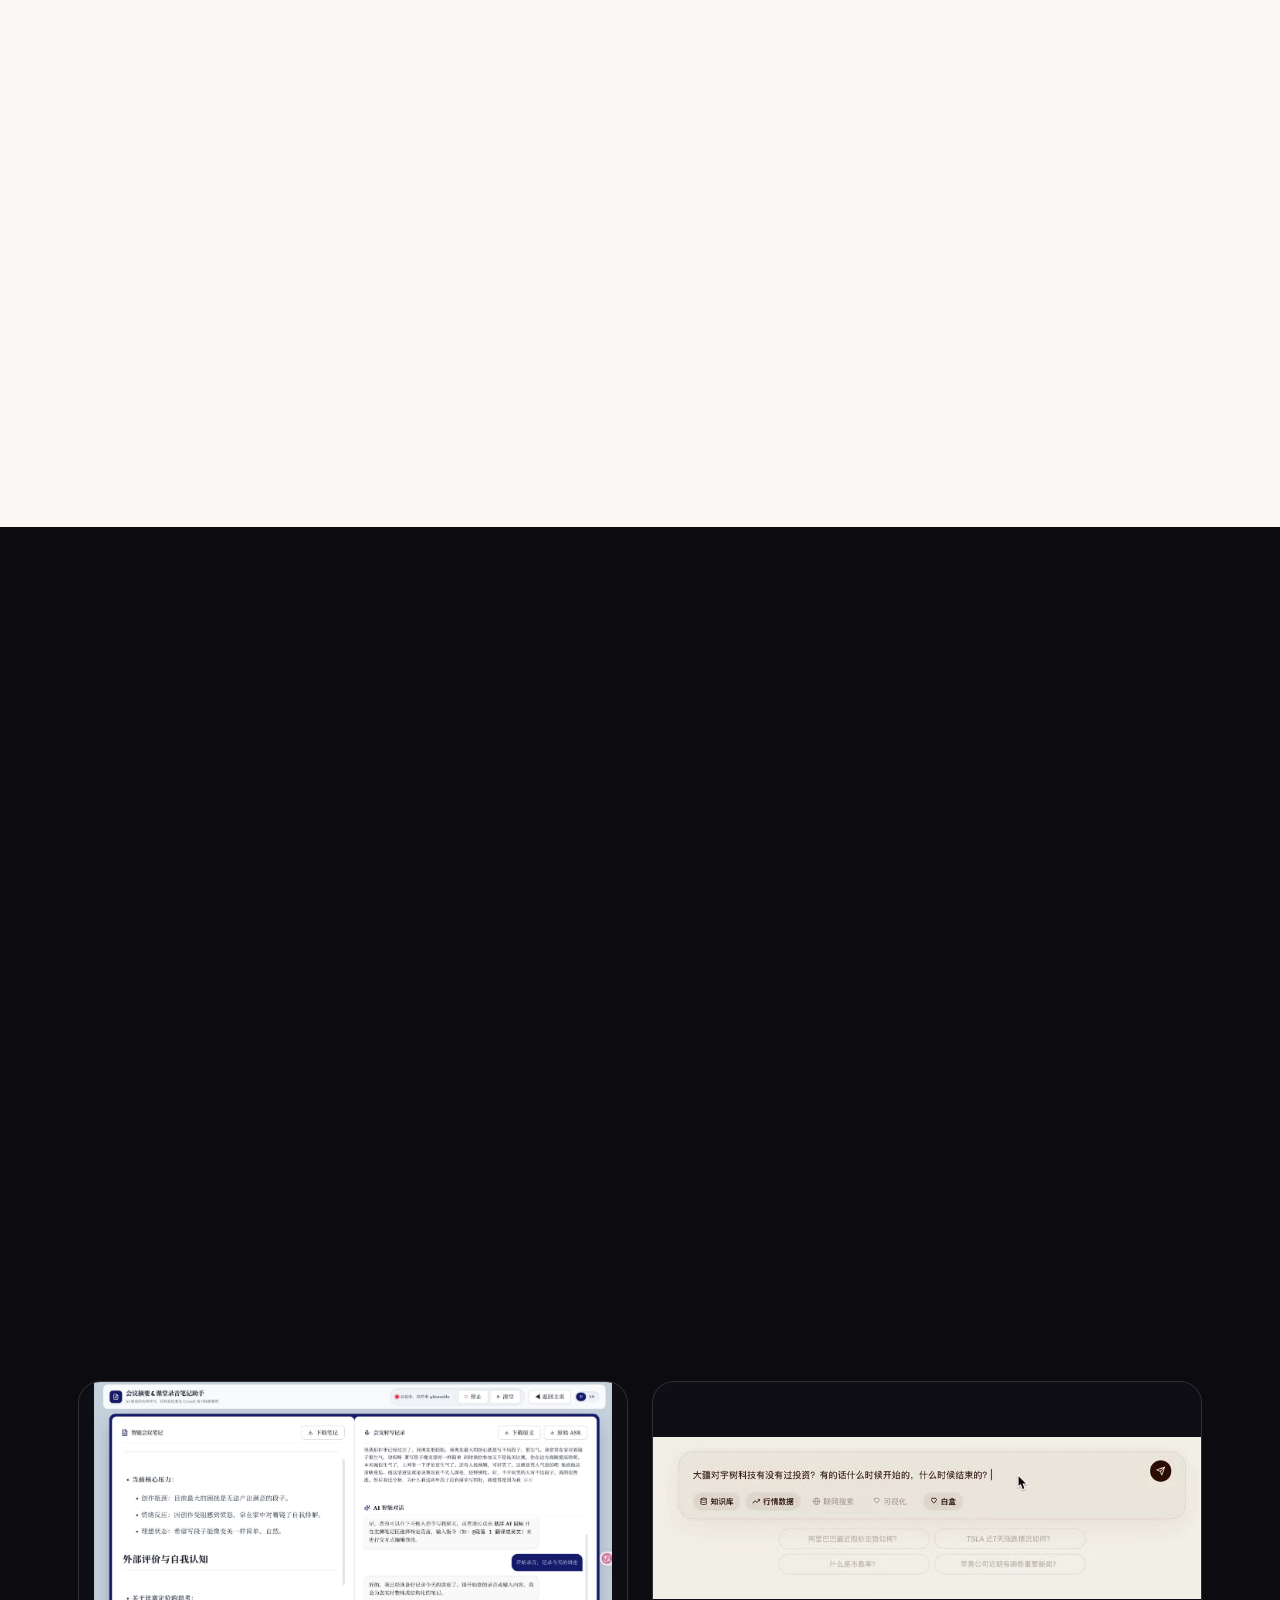
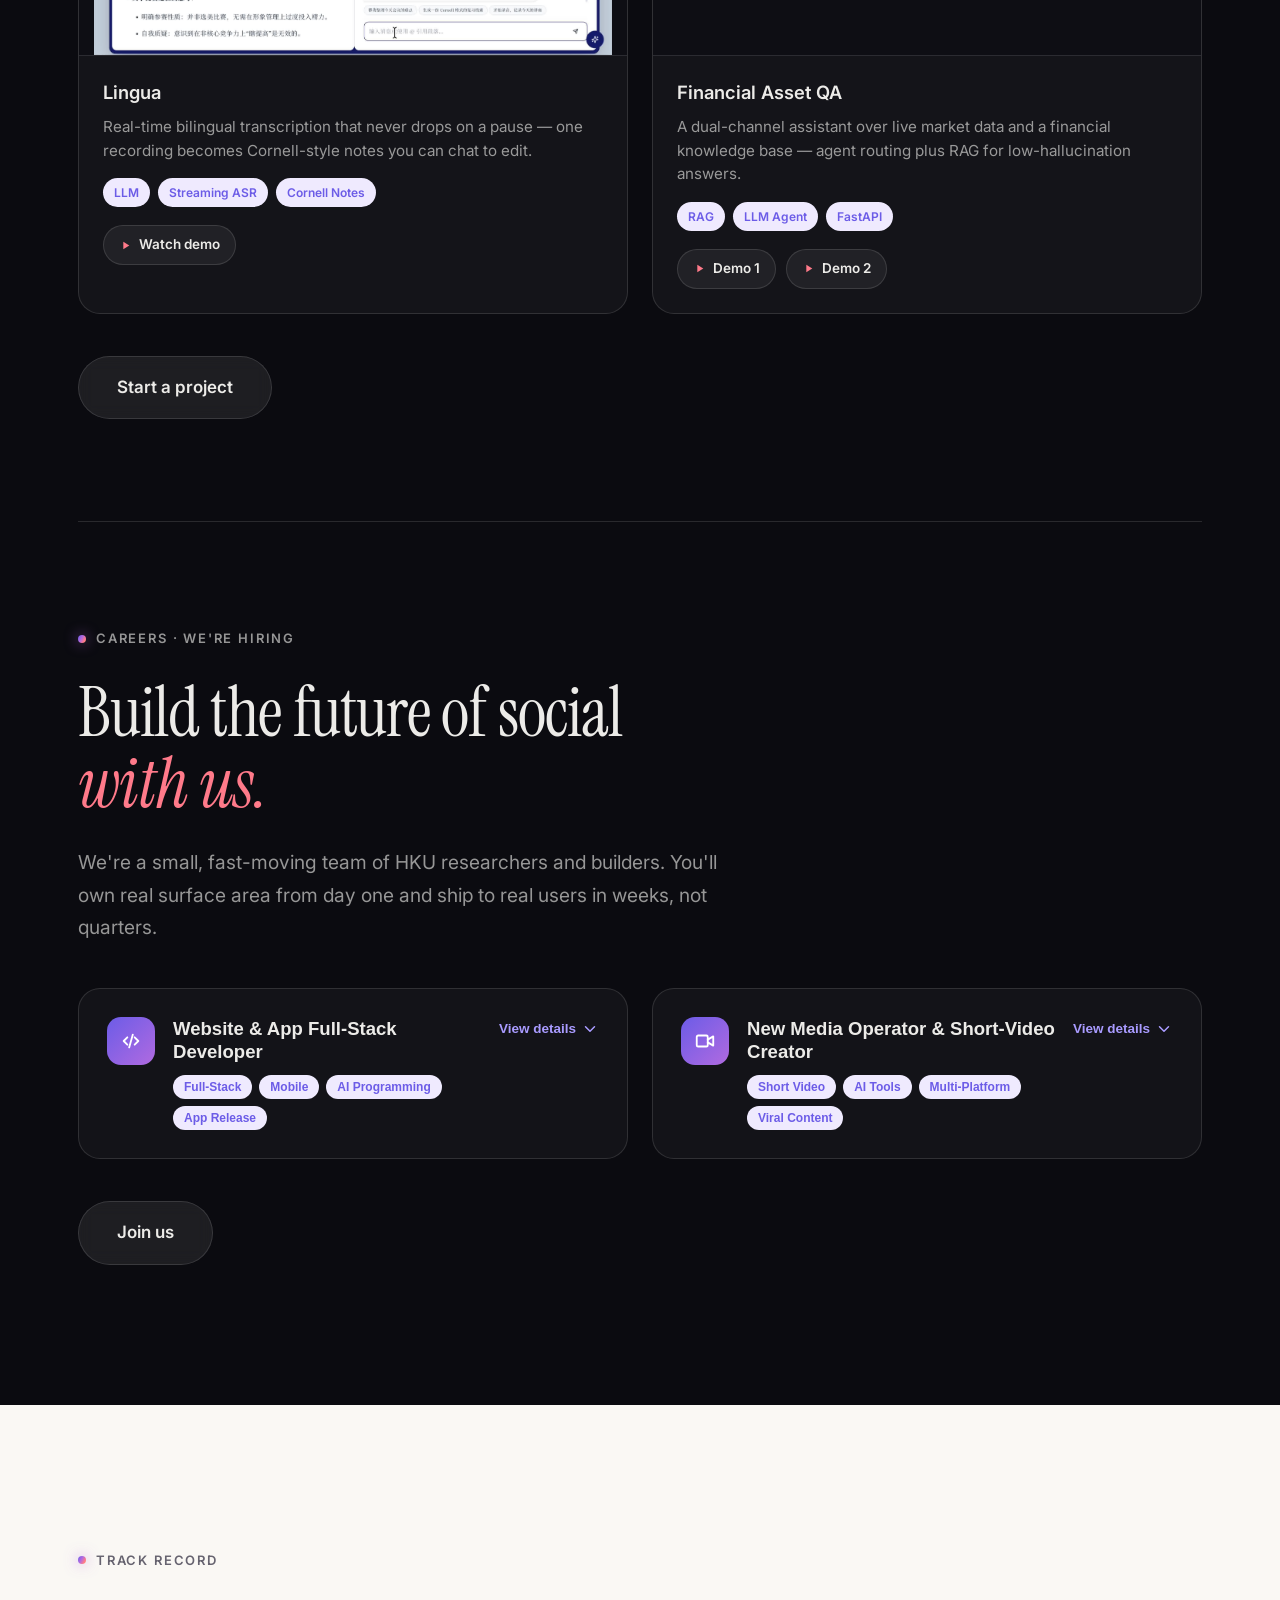
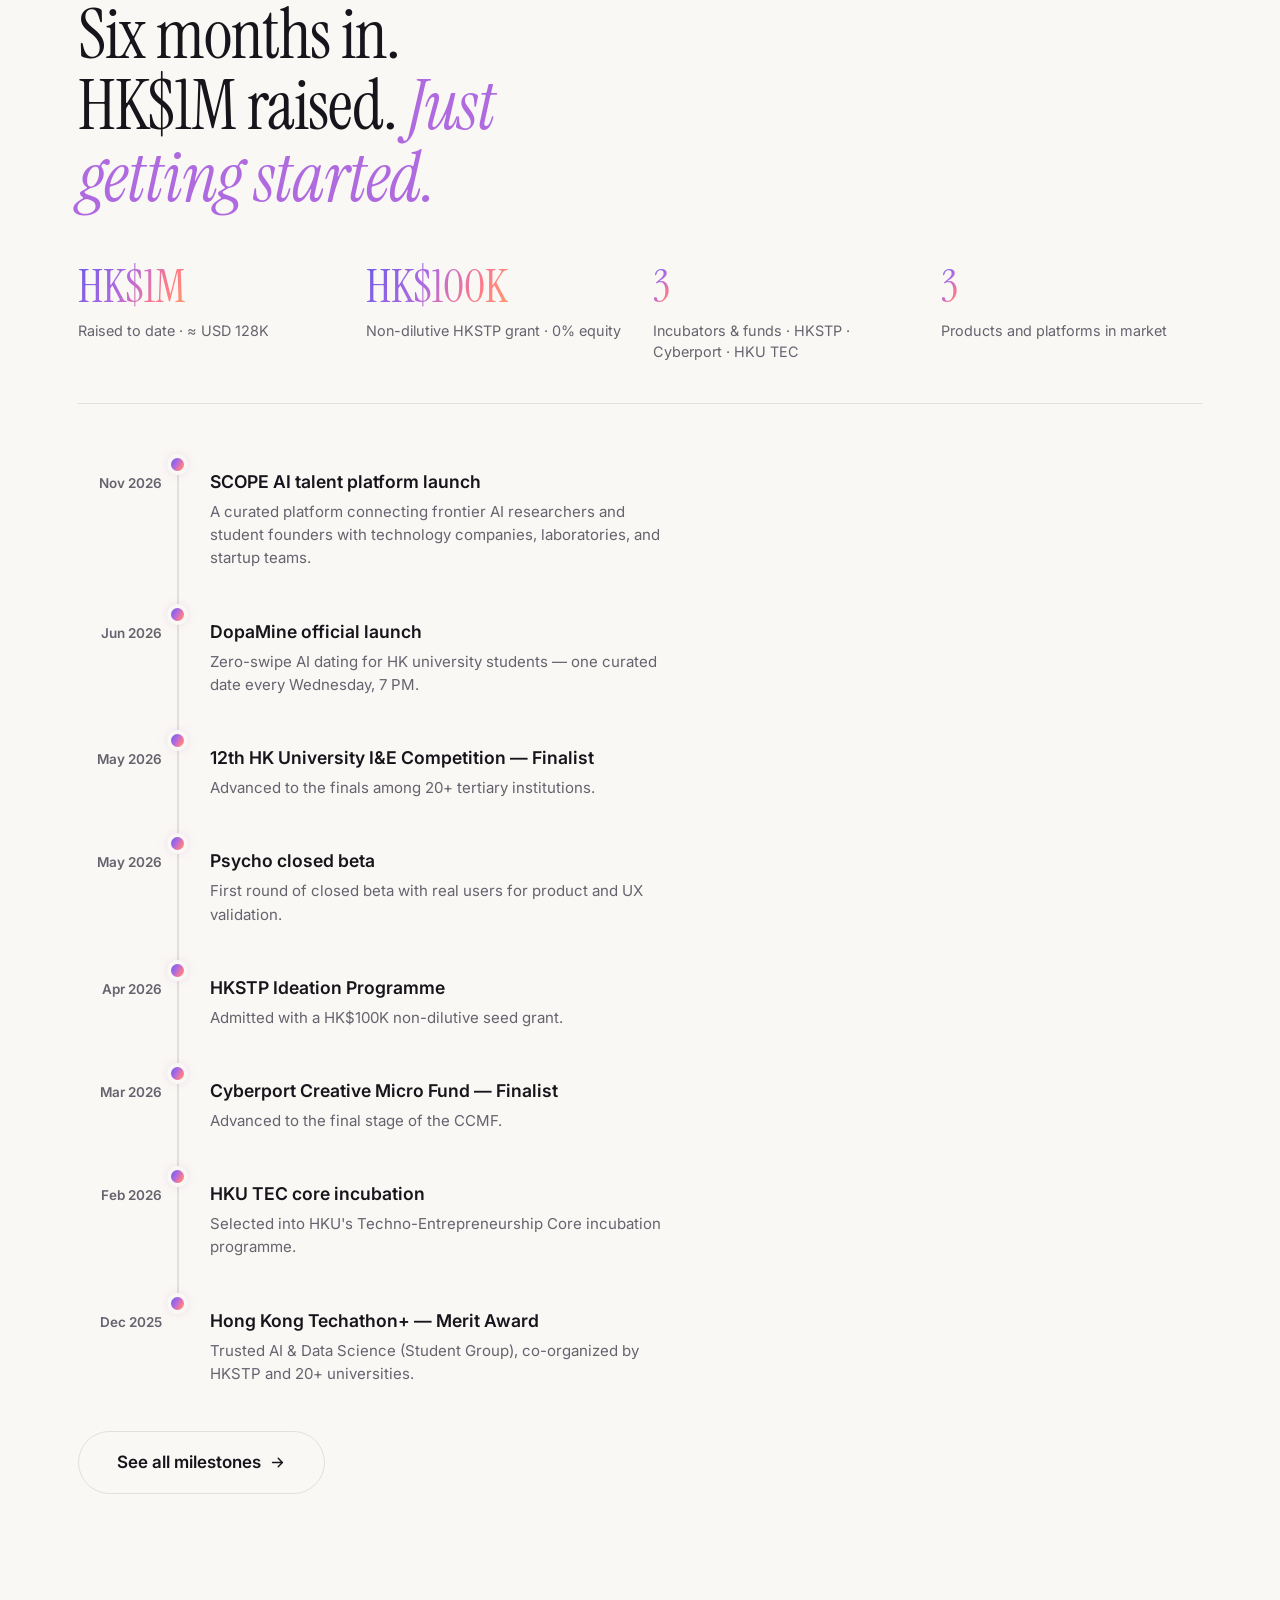
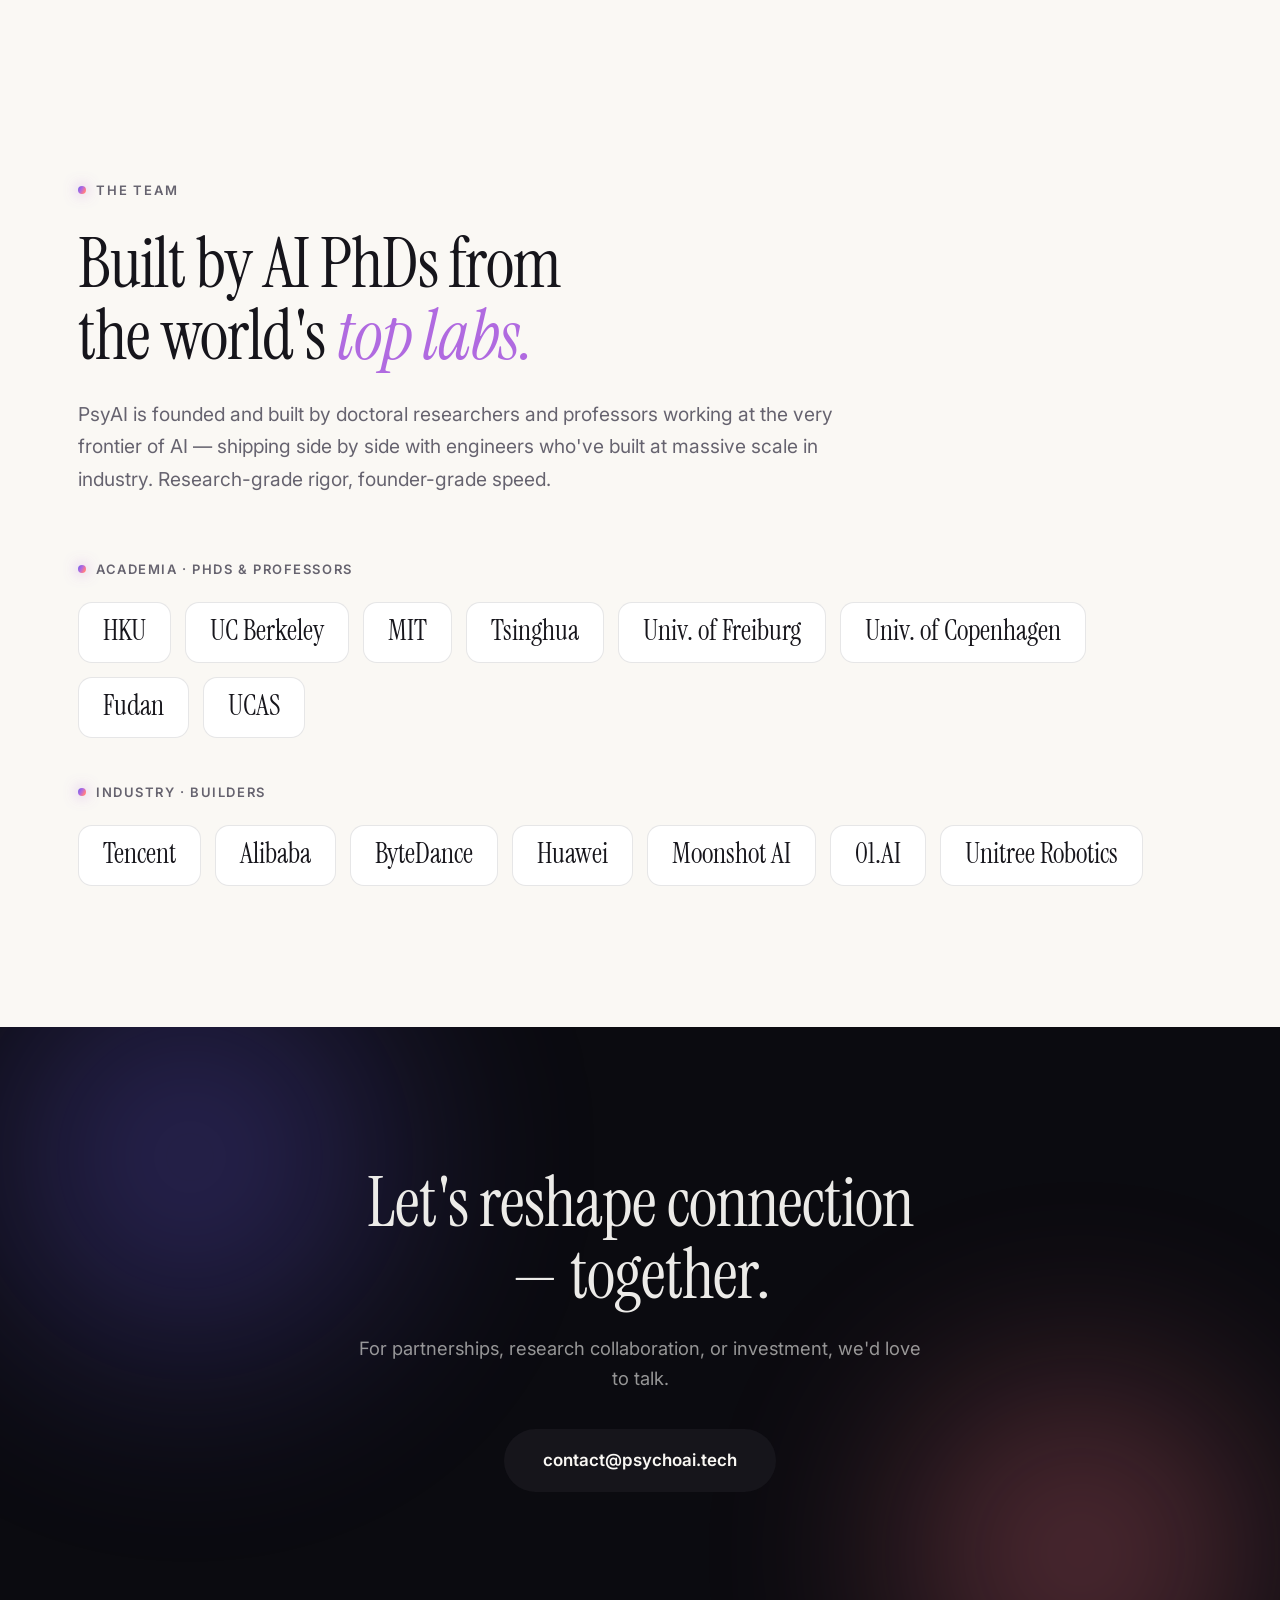
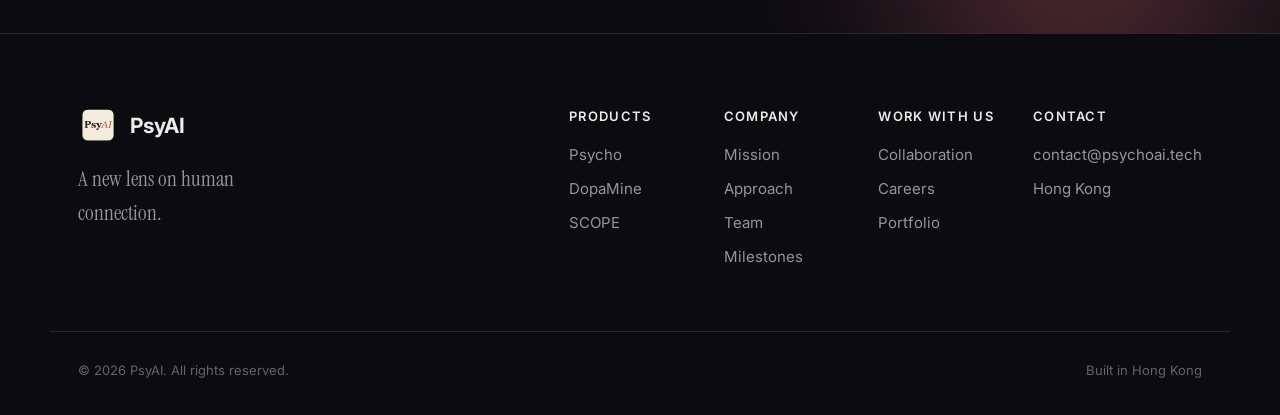
==== commit 8b673bfe: "Add SCOPE platform to PsyAI website" ====
--- a/index.html
+++ b/index.html
@@ -4,9 +4,9 @@
 <meta charset="UTF-8" />
 <meta name="viewport" content="width=device-width, initial-scale=1.0" />
 <title data-i18n="meta.title.index">PsyAI — A new lens on human connection</title>
-<meta name="description" content="PsyAI builds AI-native social platforms that help a new generation form deeper, truer connections. Makers of Psycho and DopaMine." />
+<meta name="description" content="PsyAI builds AI-native products for human connection and talent discovery. Makers of Psycho, DopaMine, and SCOPE." />
 <meta property="og:title" content="PsyAI — A new lens on human connection" />
-<meta property="og:description" content="AI-native social platforms reshaping how people connect. Makers of Psycho and DopaMine." />
+<meta property="og:description" content="AI-native products reshaping how people connect and discover talent. Makers of Psycho, DopaMine, and SCOPE." />
 <meta property="og:type" content="website" />
 <link rel="icon" type="image/png" href="assets/psyai-icon.png" />
 <link rel="preconnect" href="https://fonts.googleapis.com" />
@@ -177,7 +177,7 @@
   <section class="section section--cream" id="products">
     <div class="container">
       <p class="eyebrow" data-reveal><span class="eyebrow__dot"></span> <span data-i18n="products.eyebrow">Our Products</span></p>
-      <h2 class="display" data-reveal data-i18n="products.title">Two products.<br />One mission.</h2>
+      <h2 class="display" data-reveal data-i18n="products.title">Three products.<br />One mission.</h2>
 
       <!-- Psycho -->
       <article class="showcase showcase--psycho" data-reveal>
@@ -241,6 +241,26 @@
           </div>
         </div>
       </div>
+
+      <!-- SCOPE -->
+      <article class="showcase showcase--scope" id="scope" data-reveal>
+        <div class="showcase__media showcase__media--scope">
+          <span class="showcase__glow showcase__glow--scope" aria-hidden="true"></span>
+          <img src="assets/scope-platform.png" alt="SCOPE AI talent discovery platform" class="scope-browser" loading="lazy" width="1440" height="1000" />
+        </div>
+        <div class="showcase__body">
+          <span class="showcase__index" data-i18n="products.scope.index">Product 03 · AI talent discovery</span>
+          <h3 class="showcase__name showcase__name--scope">SCOPE<span aria-hidden="true">.</span></h3>
+          <p class="showcase__line" data-i18n="products.scope.line">Find frontier AI talent. Build the next breakthrough.</p>
+          <p class="showcase__desc" data-i18n="products.scope.desc">
+            A curated directory connecting leading technology companies, AI laboratories, and startup teams with outstanding AI and interdisciplinary PhD researchers, recent graduates, and student founders.
+          </p>
+          <a class="showcase__cta showcase__cta--scope" href="https://talent.psychoai.tech/" target="_blank" rel="noopener">
+            <span data-i18n="products.scope.cta">Explore SCOPE</span>
+            <svg viewBox="0 0 24 24" width="17" height="17" fill="none" aria-hidden="true"><path d="M5 12h14M13 6l6 6-6 6" stroke="currentColor" stroke-width="2" stroke-linecap="round" stroke-linejoin="round"/></svg>
+          </a>
+        </div>
+      </article>
     </div>
   </section>
 
@@ -435,12 +455,20 @@
           <span class="ms-stat__label" data-i18n="ms.stat3.label">Incubators &amp; funds · HKSTP · Cyberport · HKU TEC</span>
         </div>
         <div class="ms-stat">
-          <span class="ms-stat__num">2</span>
-          <span class="ms-stat__label" data-i18n="ms.stat4.label">Consumer products in market</span>
+          <span class="ms-stat__num">3</span>
+          <span class="ms-stat__label" data-i18n="ms.stat4.label">Products and platforms in market</span>
         </div>
       </div>
 
       <ol class="timeline" data-reveal>
+        <li class="tl-item">
+          <span class="tl-dot" aria-hidden="true"></span>
+          <span class="tl-date" data-i18n="ms.t0.date">Nov 2026</span>
+          <div class="tl-body">
+            <h3 class="tl-title" data-i18n="ms.t0.title">SCOPE AI talent platform launch</h3>
+            <p class="tl-meta" data-i18n="ms.t0.meta">A curated platform connecting frontier AI researchers and student founders with technology companies, laboratories, and startup teams.</p>
+          </div>
+        </li>
         <li class="tl-item">
           <span class="tl-dot" aria-hidden="true"></span>
           <span class="tl-date" data-i18n="ms.t1.date">Jun 2026</span>
@@ -579,6 +607,7 @@
         <h4 data-i18n="footer.h.products">Products</h4>
         <a href="https://www.pgyer.com/psycho-android" target="_blank" rel="noopener">Psycho</a>
         <a href="https://dopamine.aurahk.me/" target="_blank" rel="noopener">DopaMine</a>
+        <a href="https://talent.psychoai.tech/" target="_blank" rel="noopener">SCOPE</a>
       </div>
       <div class="footer__col">
         <h4 data-i18n="footer.h.company">Company</h4>
--- a/styles.css
+++ b/styles.css
@@ -236,6 +236,7 @@
 .showcase--reverse .showcase__body { order: 2; }
 .showcase--psycho { background: linear-gradient(180deg, #fff, var(--cream)); box-shadow: 0 40px 90px -50px rgba(108, 92, 231, 0.5); }
 .showcase--dopa { background: linear-gradient(165deg, #18141f, #0c0a12); border-color: rgba(255, 255, 255, 0.08); box-shadow: 0 50px 100px -56px rgba(255, 122, 138, 0.6); color: var(--on-dark); }
+.showcase--scope { background: linear-gradient(150deg, #f8faf4, #edf3e6); border-color: #d6dfca; box-shadow: 0 45px 90px -55px rgba(95, 127, 61, 0.6); scroll-margin-top: 96px; }
 
 /* showcase copy */
 .showcase__index { display: inline-block; font-size: 12px; font-weight: 600; letter-spacing: 0.1em; text-transform: uppercase; color: var(--text-dim); margin-bottom: 20px; }
@@ -243,13 +244,17 @@
 .showcase__name { font-size: clamp(2.2rem, 4vw, 3rem); font-weight: 700; letter-spacing: -0.02em; line-height: 1; margin-bottom: 20px; }
 .showcase__name--psycho { background: linear-gradient(120deg, #6c5ce7, #9b6fe8); -webkit-background-clip: text; background-clip: text; color: transparent; line-height: 1.18; padding-bottom: 0.08em; }
 .showcase__name--dopa { background: linear-gradient(120deg, #ff7a8a, #ff9b6b); -webkit-background-clip: text; background-clip: text; color: transparent; }
+.showcase__name--scope { color: #1c2420; }
+.showcase__name--scope span { color: #8aaa53; }
 .showcase__wordmark { display: block; height: 46px; width: auto; }
 .showcase__line { font-family: "Instrument Serif", serif; font-size: clamp(1.35rem, 2.2vw, 1.85rem); line-height: 1.22; margin-bottom: 16px; }
 .showcase--psycho .showcase__line { color: var(--text); }
 .showcase--dopa .showcase__line { color: var(--on-dark); }
+.showcase--scope .showcase__line { color: #1c2420; }
 .showcase__desc { font-size: 1.04rem; line-height: 1.7; margin-bottom: 30px; max-width: 42ch; }
 .showcase--psycho .showcase__desc { color: var(--text-dim); }
 .showcase--dopa .showcase__desc { color: var(--on-dark-dim); }
+.showcase--scope .showcase__desc { color: #59645c; }
 
 .showcase__cta { display: inline-flex; align-items: center; gap: 9px; font-size: 15px; font-weight: 600; padding: 14px 28px; border-radius: var(--r-pill); color: #fff; transition: transform 0.4s var(--ease), box-shadow 0.4s var(--ease); }
 .showcase__cta svg { transition: transform 0.4s var(--ease); }
@@ -257,12 +262,14 @@
 .showcase__cta:hover svg { transform: translateX(4px); }
 .showcase__cta--psycho { background: linear-gradient(120deg, #6c5ce7, #9b6fe8); box-shadow: 0 16px 34px -10px rgba(108, 92, 231, 0.6); }
 .showcase__cta--dopa { background: linear-gradient(120deg, #ff7a8a, #ff9b6b); box-shadow: 0 16px 34px -10px rgba(255, 122, 138, 0.6); }
+.showcase__cta--scope { background: #1c2420; box-shadow: 0 16px 34px -12px rgba(28, 36, 32, 0.45); }
 
 /* showcase media */
 .showcase__media { position: relative; display: flex; align-items: center; justify-content: center; }
 .showcase__glow { position: absolute; border-radius: 50%; filter: blur(60px); z-index: 0; pointer-events: none; }
 .showcase__glow--psycho { width: 72%; aspect-ratio: 1; background: radial-gradient(circle, rgba(155, 111, 232, 0.32), rgba(255, 176, 92, 0.14) 55%, transparent 72%); }
 .showcase__glow--dopa { width: 80%; aspect-ratio: 1; background: radial-gradient(circle, rgba(255, 122, 138, 0.34), rgba(255, 155, 107, 0.12) 55%, transparent 72%); }
+.showcase__glow--scope { width: 88%; aspect-ratio: 1; background: radial-gradient(circle, rgba(138, 170, 83, 0.25), rgba(214, 245, 122, 0.12) 55%, transparent 72%); }
 
 .showcase__media--psycho { min-height: 360px; }
 .showcase__logo-img { position: relative; z-index: 1; width: min(300px, 74%); height: auto; filter: drop-shadow(0 30px 60px rgba(108, 92, 231, 0.28)); animation: floaty 6s ease-in-out infinite; }
@@ -271,6 +278,8 @@
 .showcase__media--dopa { min-height: 460px; }
 .dopa-polaroids { position: relative; z-index: 1; width: min(84%, 380px); height: auto; border-radius: 16px; transform: rotate(-3deg); box-shadow: 0 34px 64px -22px rgba(0, 0, 0, 0.65); border: 1px solid rgba(255, 255, 255, 0.12); }
 .dopa-phone { position: absolute; z-index: 2; width: min(42%, 178px); height: auto; right: 4%; bottom: 5%; transform: rotate(3deg); border-radius: 20px; box-shadow: 0 28px 52px -16px rgba(0, 0, 0, 0.72); }
+.showcase__media--scope { min-height: 390px; }
+.scope-browser { position: relative; z-index: 1; display: block; width: min(100%, 540px); height: auto; border-radius: 16px; border: 1px solid #d6dfca; box-shadow: 0 32px 64px -30px rgba(28, 36, 32, 0.5); }
 
 /* efficiency comparison */
 .compare { display: grid; grid-template-columns: 1fr auto 1fr; align-items: center; gap: 26px; margin-top: 34px; padding: 38px 44px; border-radius: 30px; background: var(--cream-2); border: 1px solid var(--line); }
@@ -342,6 +351,7 @@
   .showcase__media { order: -1; }
   .showcase__media--psycho { min-height: 280px; }
   .showcase__media--dopa { min-height: 400px; }
+  .showcase__media--scope { min-height: 280px; }
   .compare { grid-template-columns: 1fr; gap: 18px; padding: 30px 24px; }
   .compare__vs { width: 42px; height: 42px; transform: rotate(90deg); }
   .team { grid-template-columns: repeat(2, 1fr); }
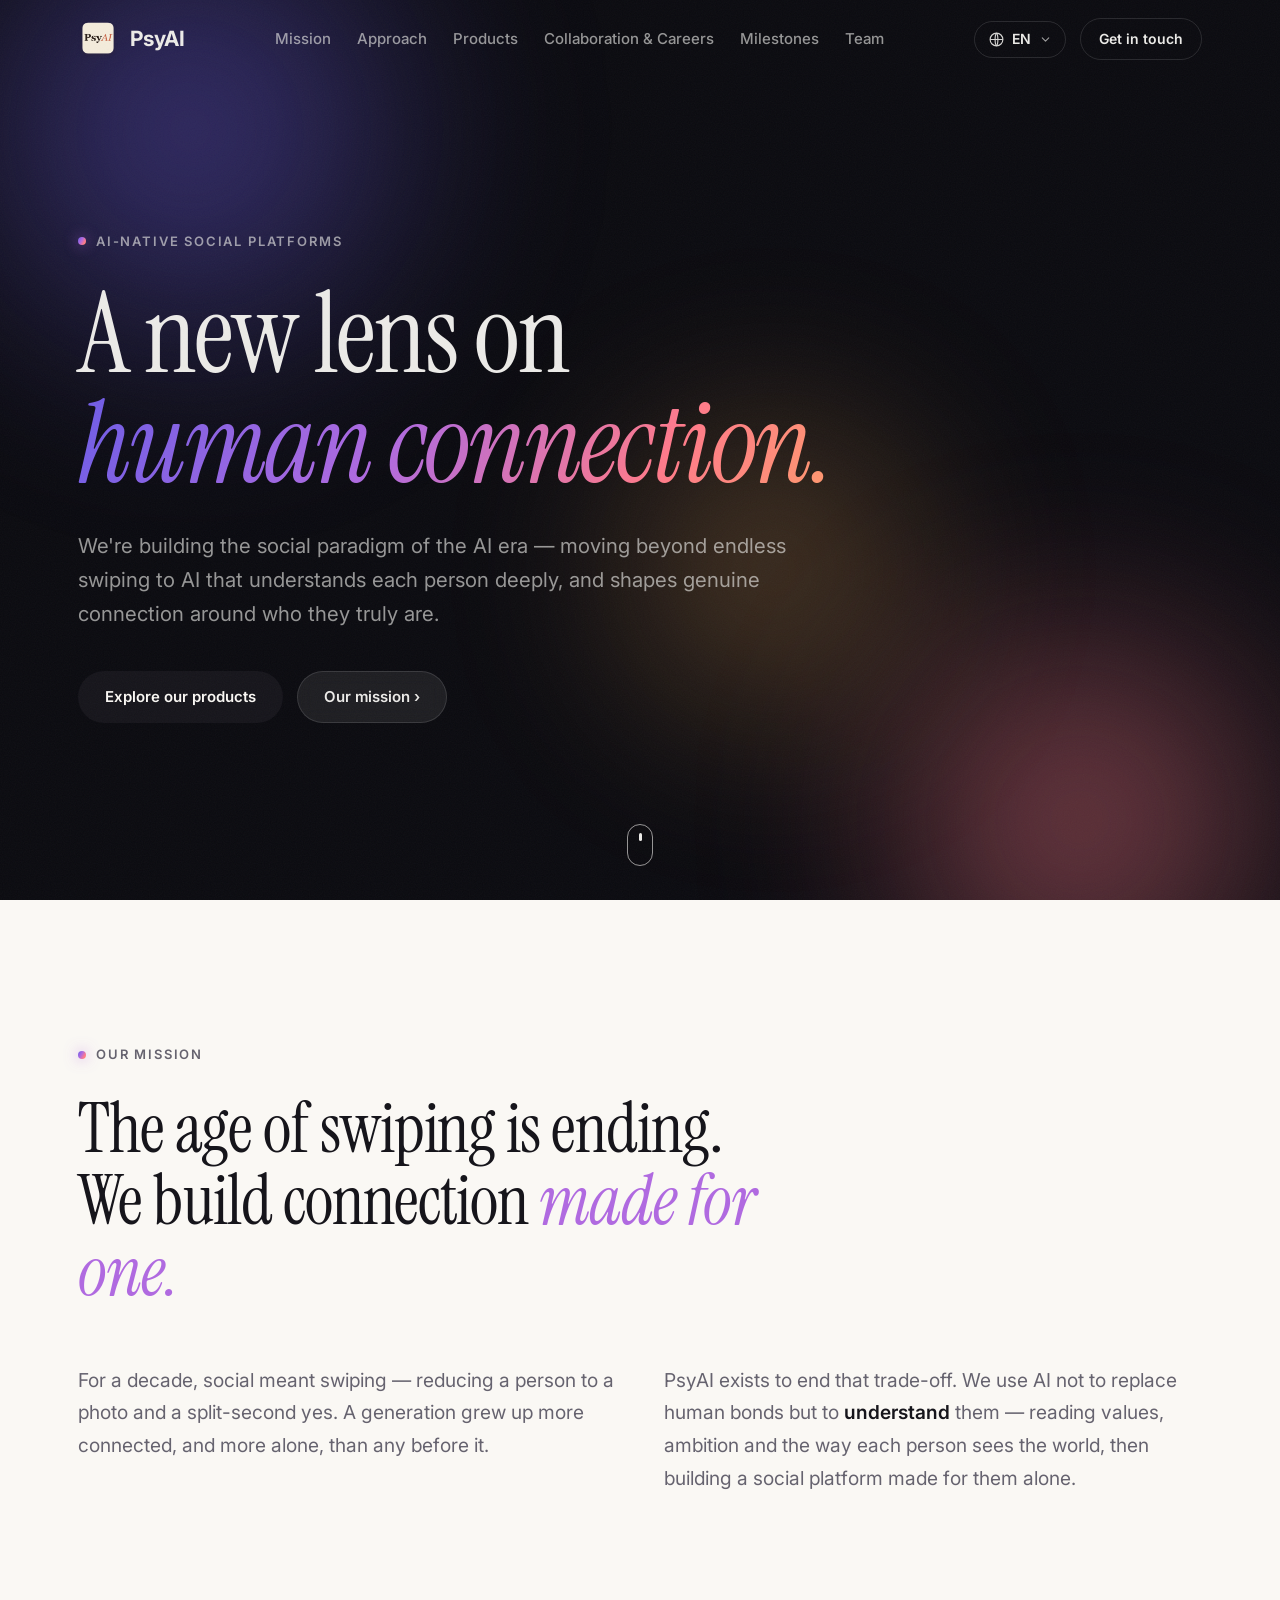
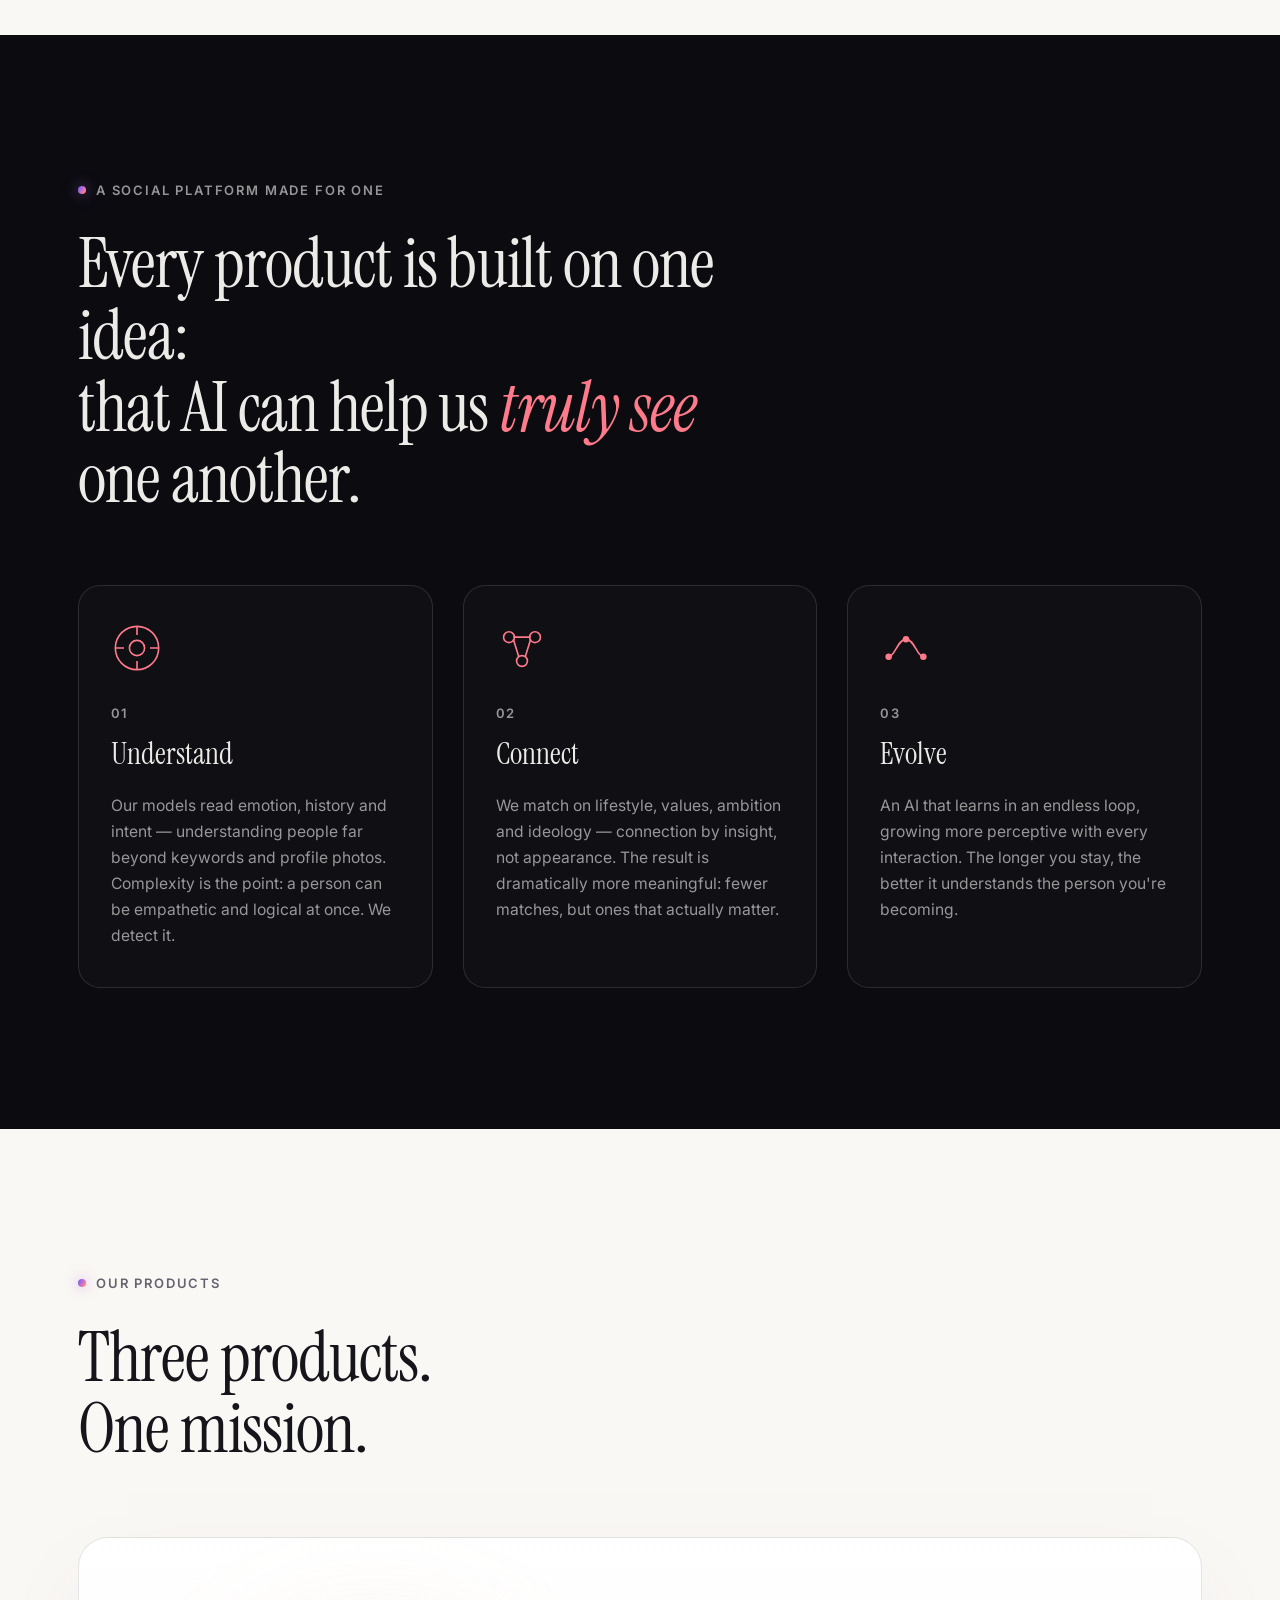
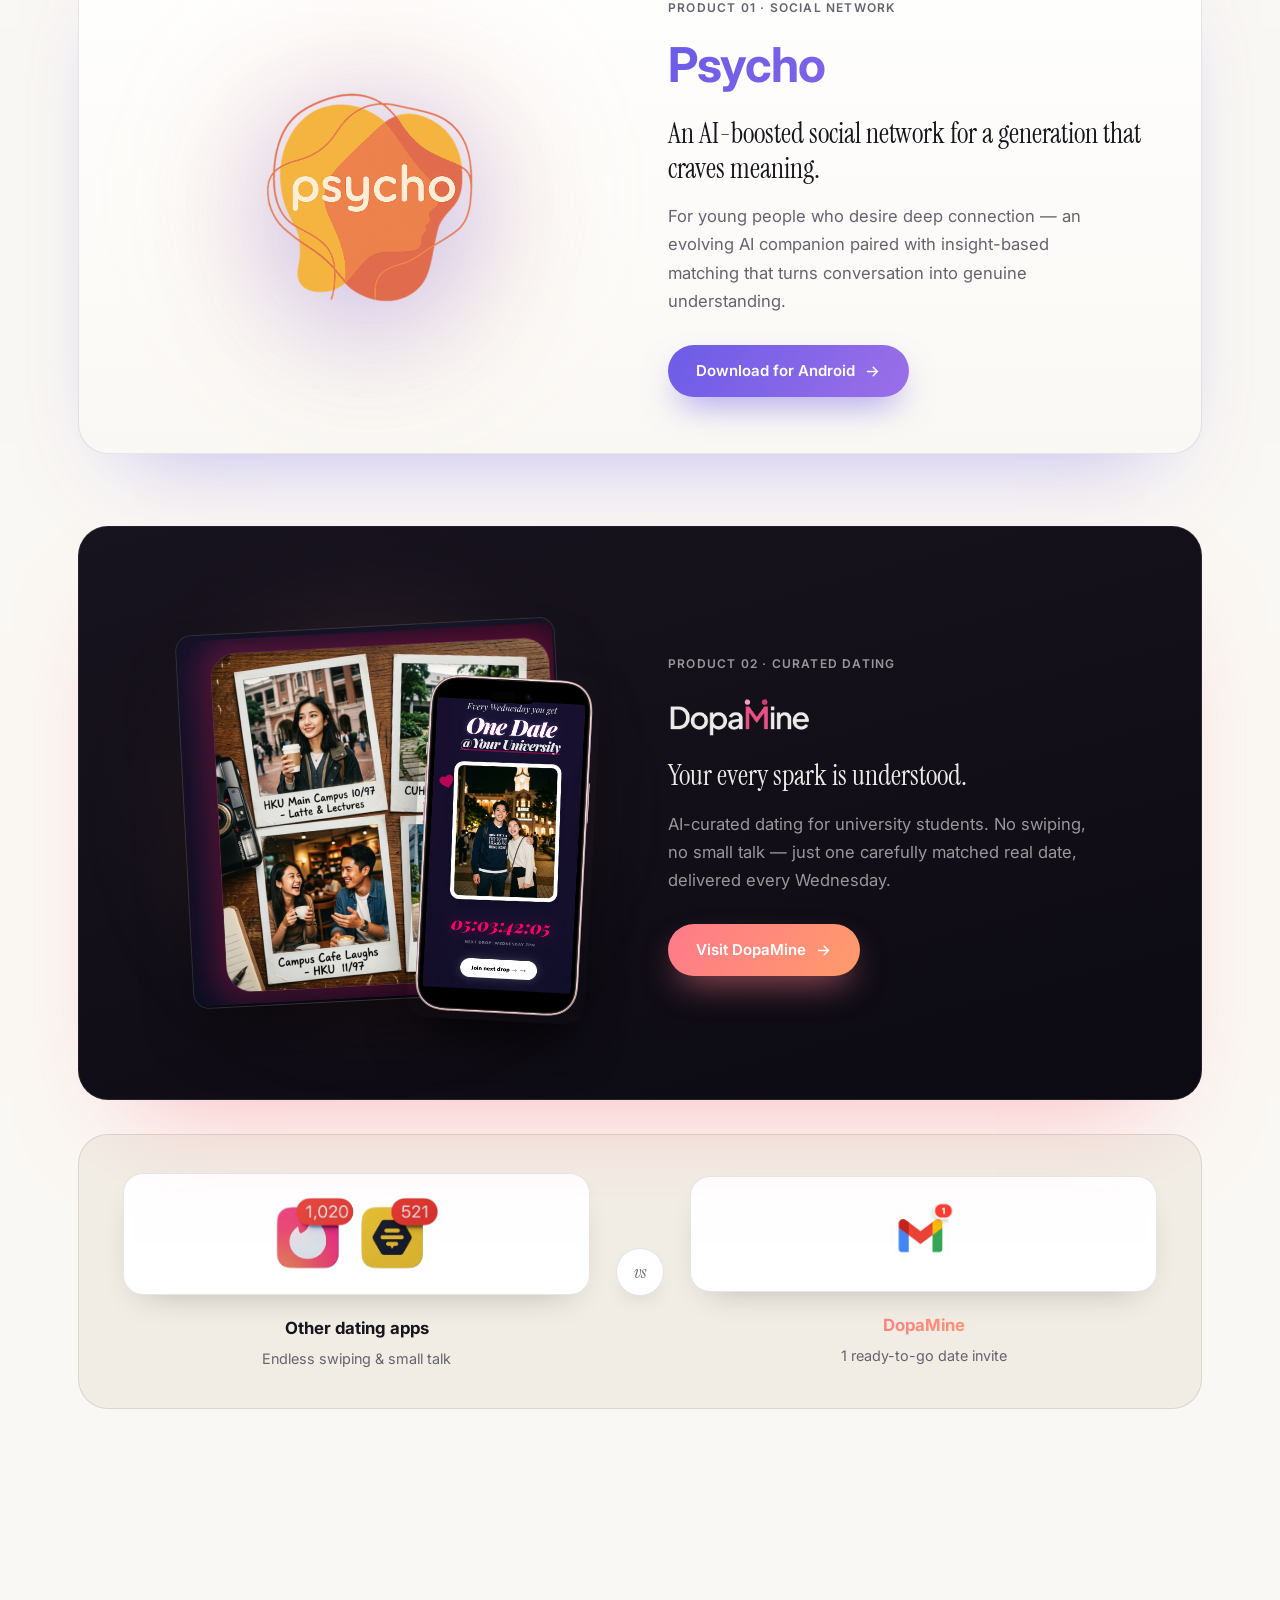
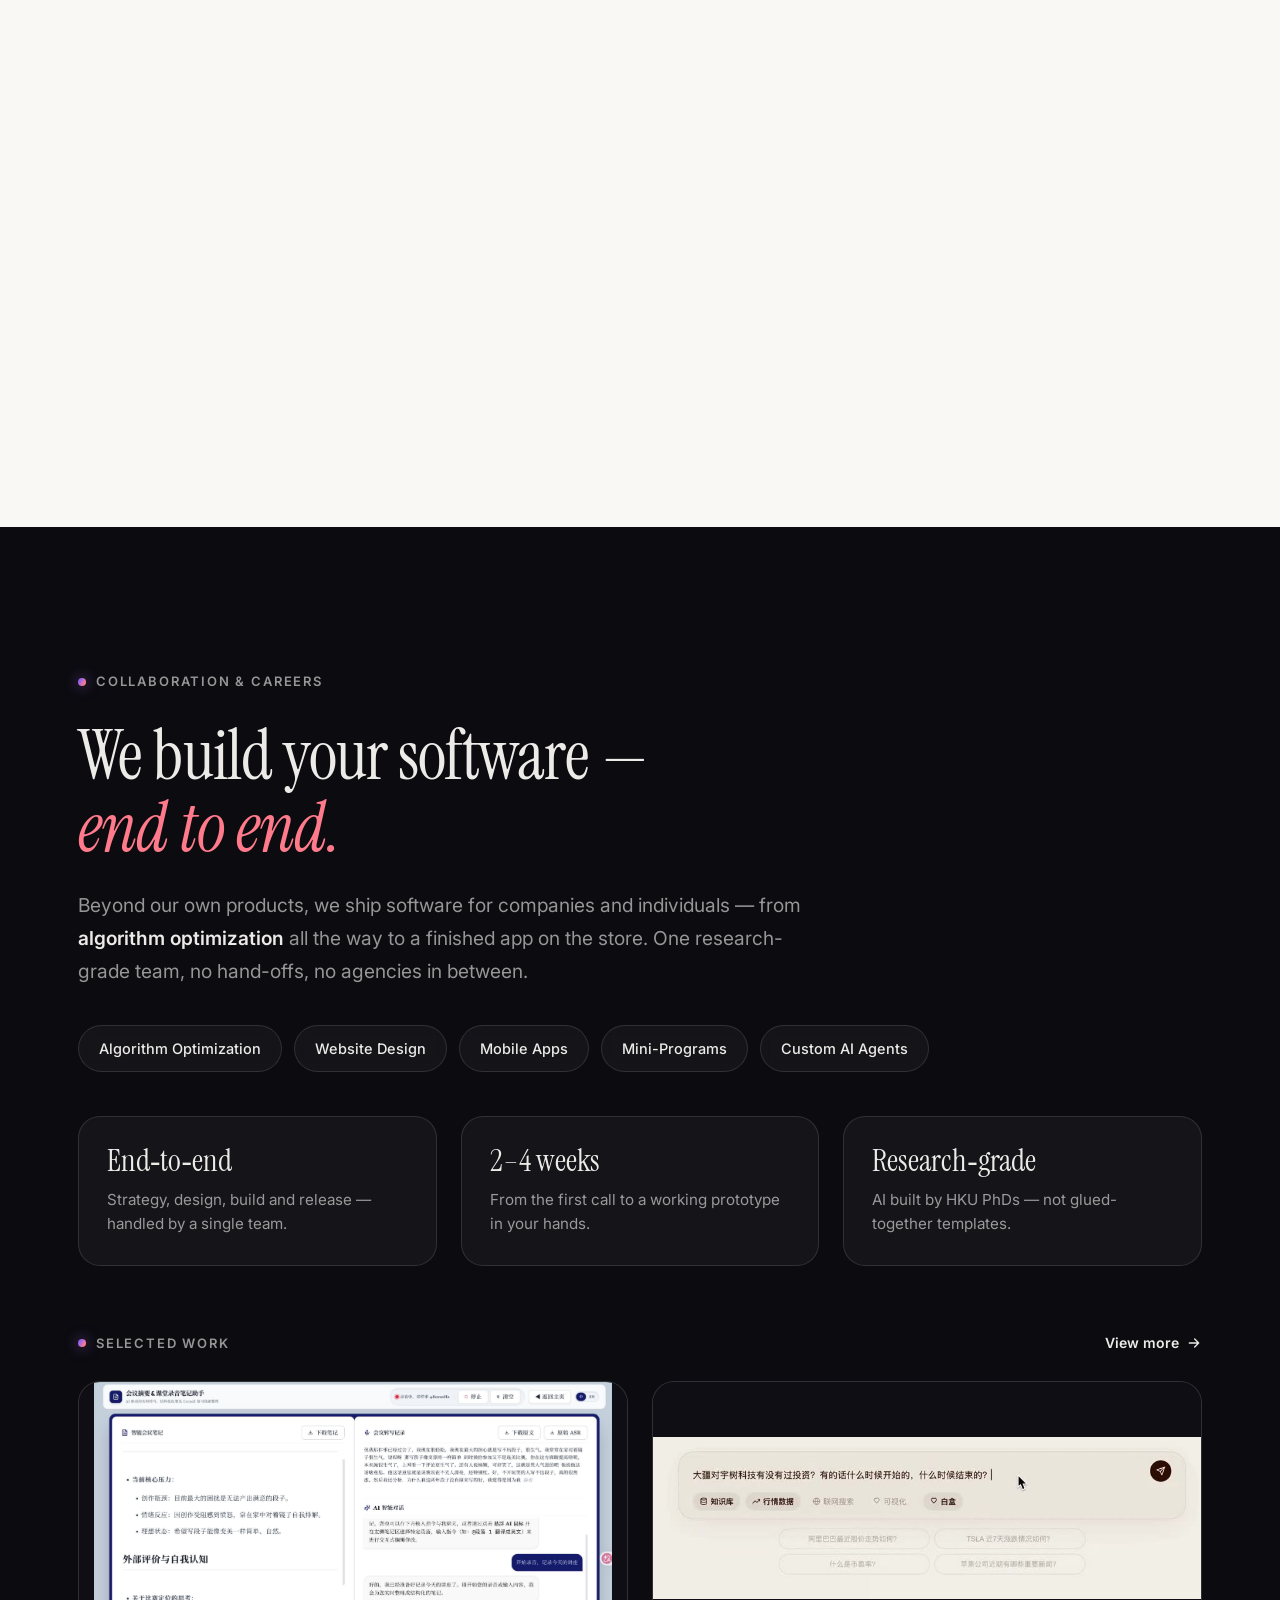
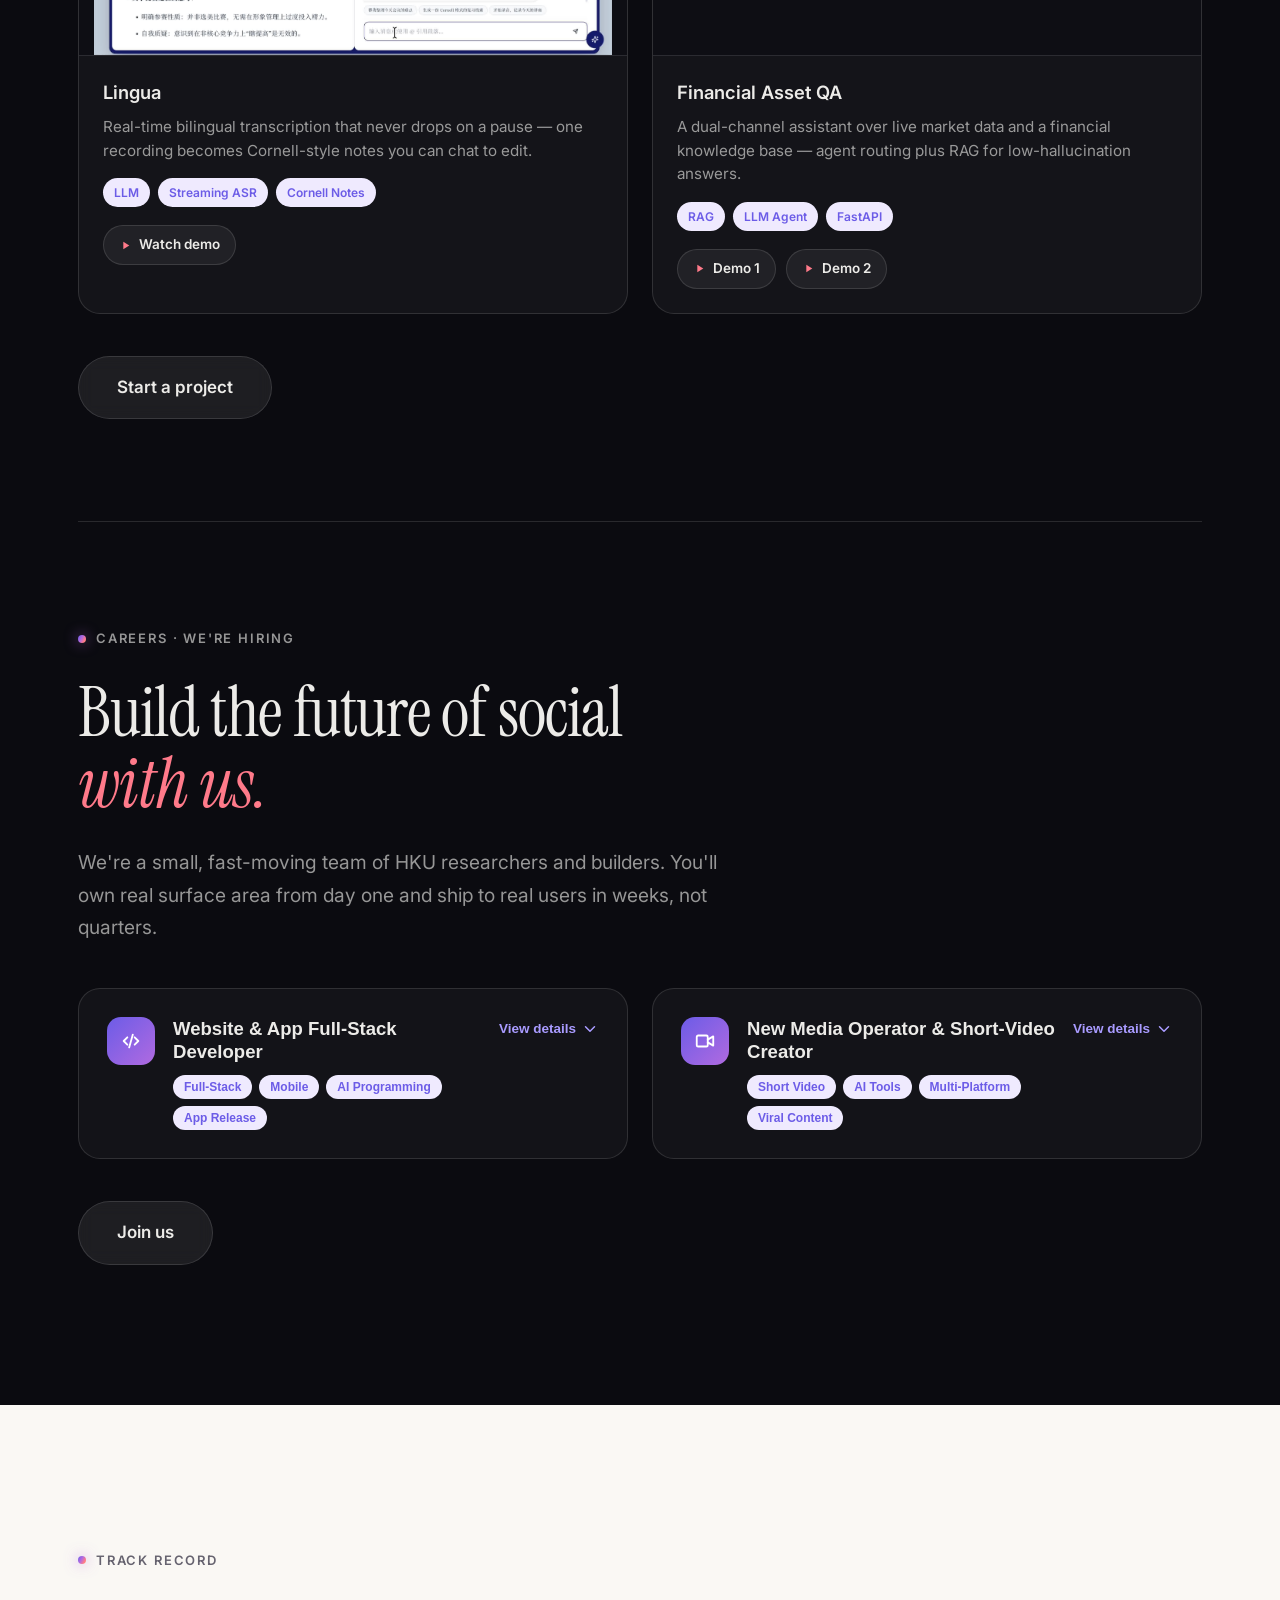
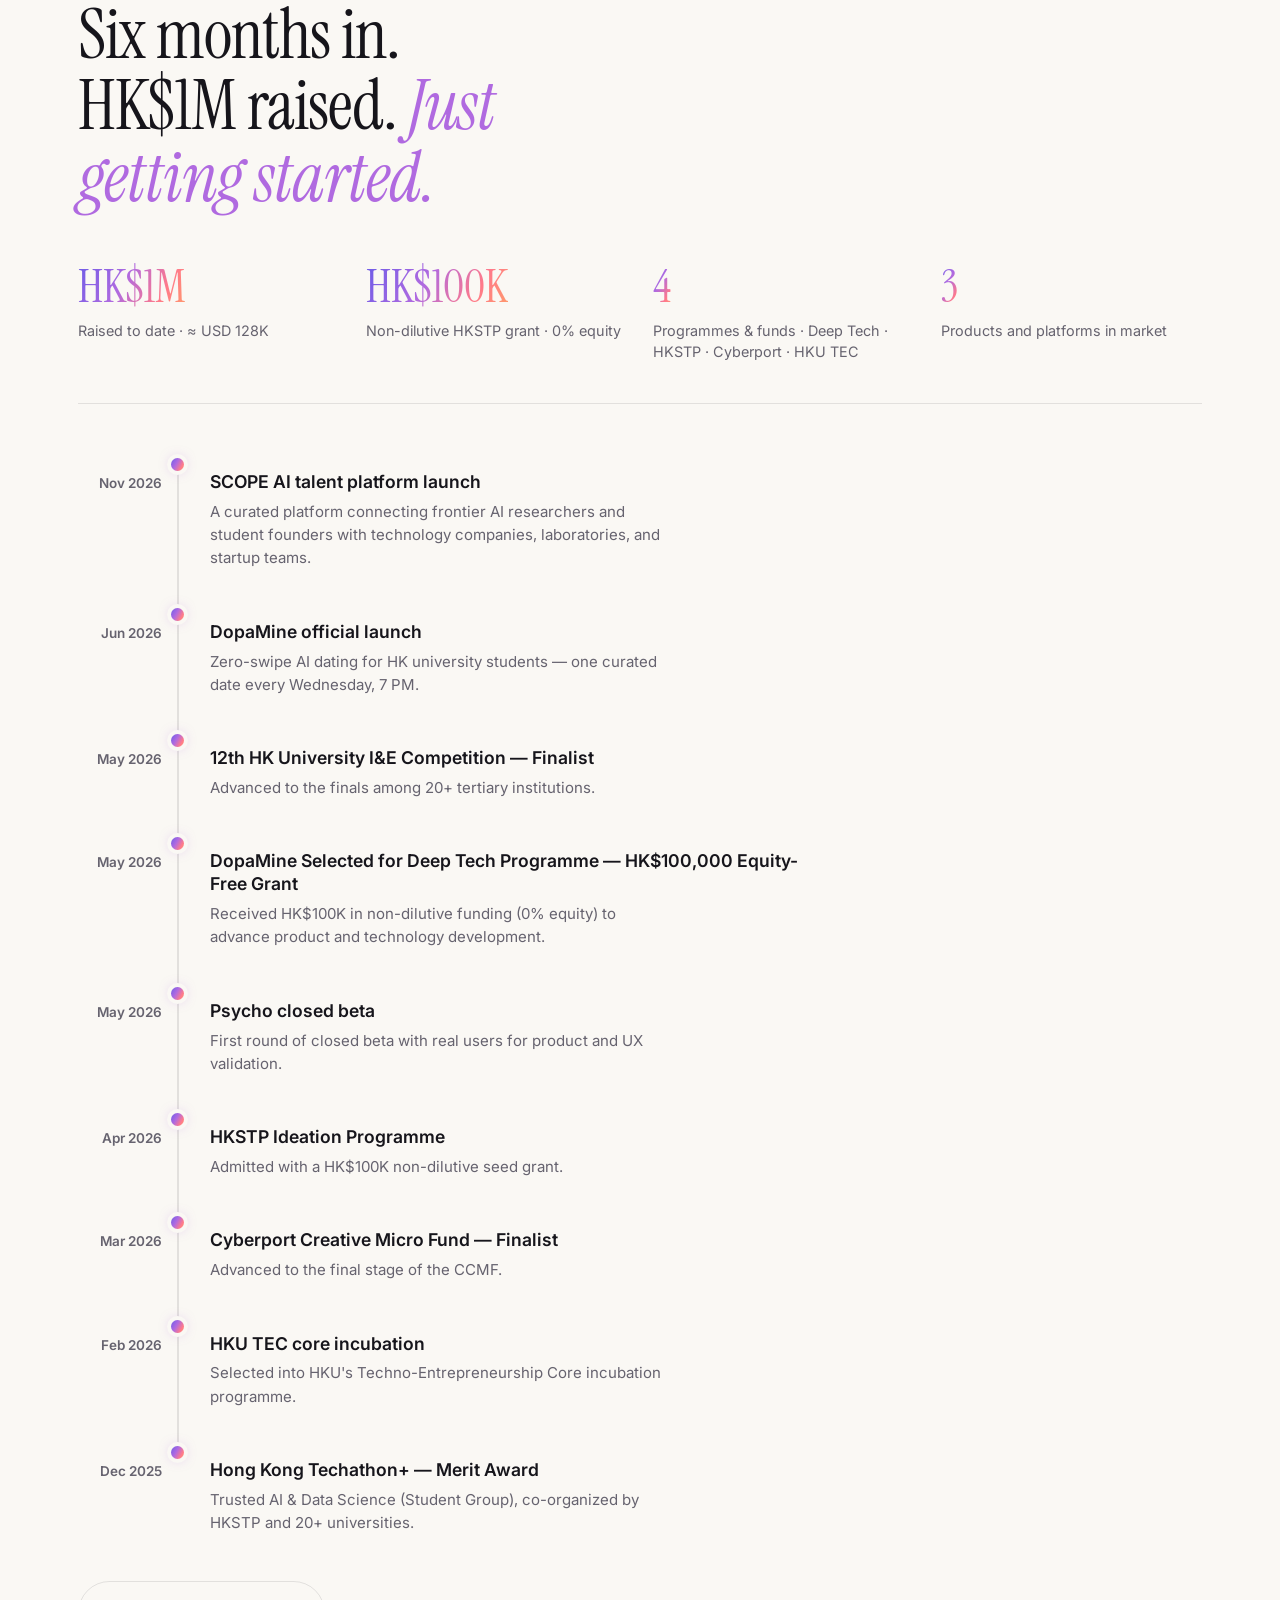
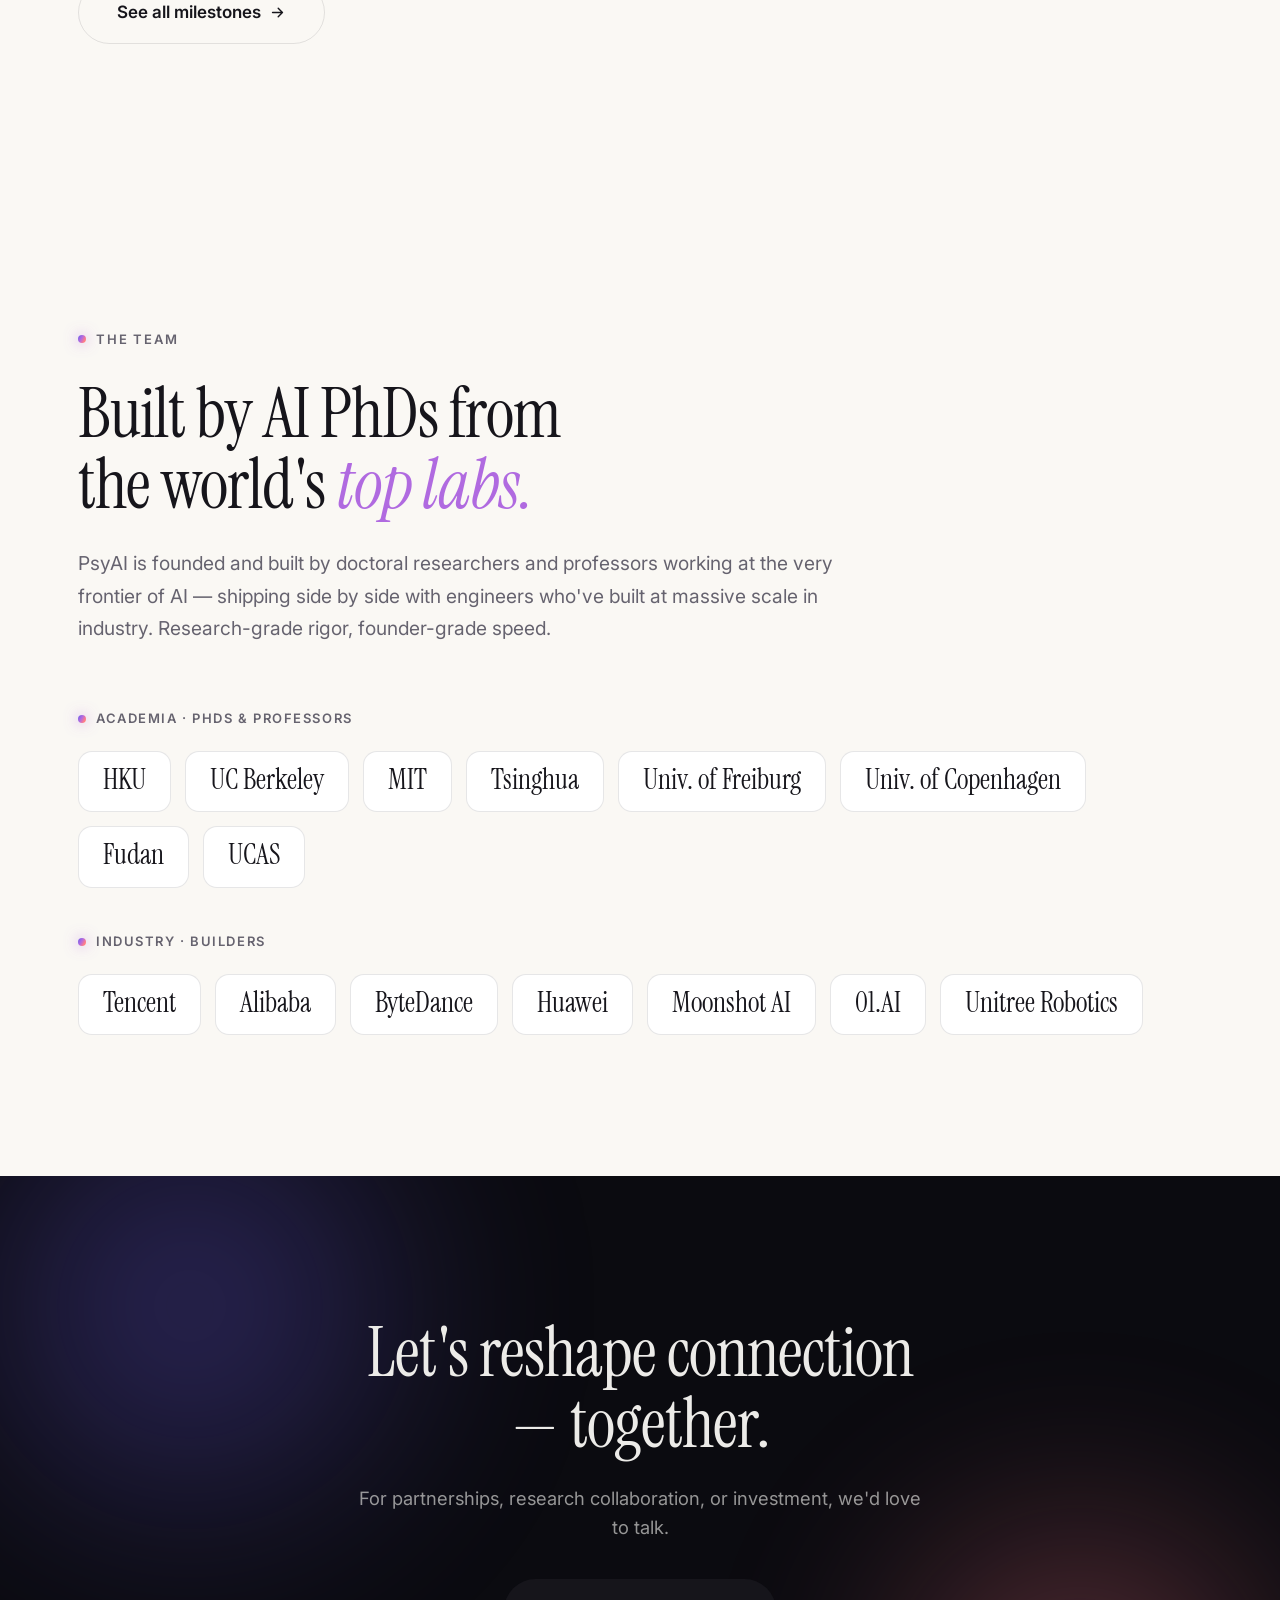
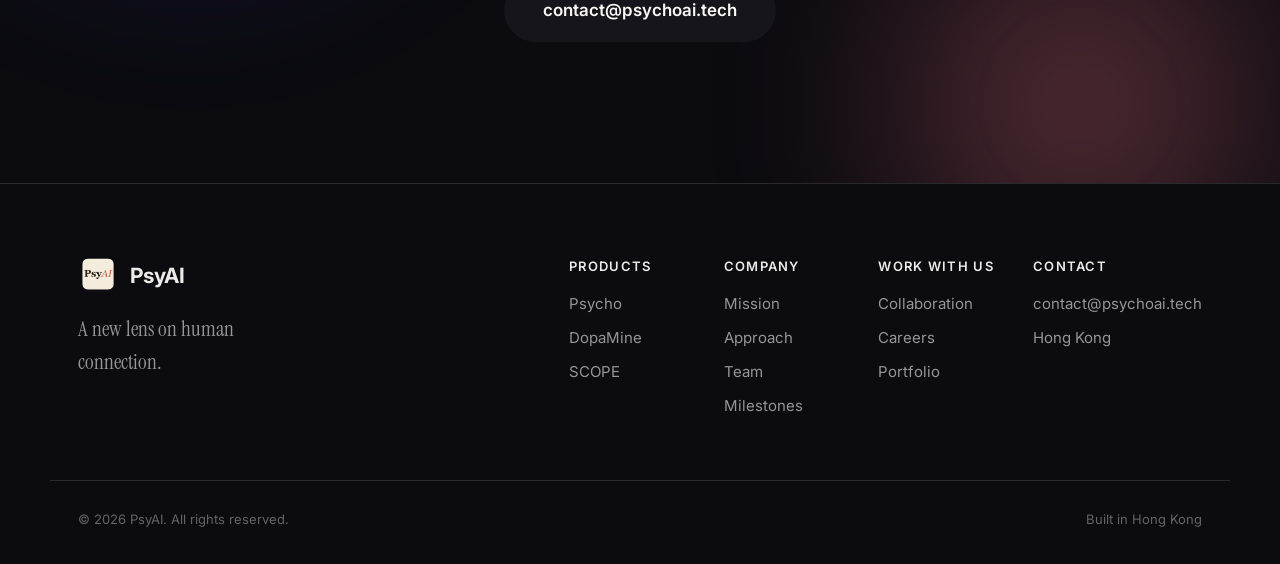
==== commit 95d02c25: "Add DopaMine Deep Tech grant milestone" ====
--- a/index.html
+++ b/index.html
@@ -451,8 +451,8 @@
           <span class="ms-stat__label" data-i18n="ms.stat2.label">Non-dilutive HKSTP grant · 0% equity</span>
         </div>
         <div class="ms-stat">
-          <span class="ms-stat__num">3</span>
-          <span class="ms-stat__label" data-i18n="ms.stat3.label">Incubators &amp; funds · HKSTP · Cyberport · HKU TEC</span>
+          <span class="ms-stat__num">4</span>
+          <span class="ms-stat__label" data-i18n="ms.stat3.label">Programmes &amp; funds · Deep Tech · HKSTP · Cyberport · HKU TEC</span>
         </div>
         <div class="ms-stat">
           <span class="ms-stat__num">3</span>
@@ -483,6 +483,14 @@
           <div class="tl-body">
             <h3 class="tl-title" data-i18n="ms.t2.title">12th HK University I&amp;E Competition — Finalist</h3>
             <p class="tl-meta" data-i18n="ms.t2.meta">Advanced to the finals among 20+ tertiary institutions.</p>
+          </div>
+        </li>
+        <li class="tl-item">
+          <span class="tl-dot" aria-hidden="true"></span>
+          <span class="tl-date" data-i18n="ms.t2deep.date">May 2026</span>
+          <div class="tl-body">
+            <h3 class="tl-title" data-i18n="ms.t2deep.title">DopaMine Selected for Deep Tech Programme — HK$100,000 Equity-Free Grant</h3>
+            <p class="tl-meta" data-i18n="ms.t2deep.meta">Received HK$100K in non-dilutive funding (0% equity) to advance product and technology development.</p>
           </div>
         </li>
         <li class="tl-item">
